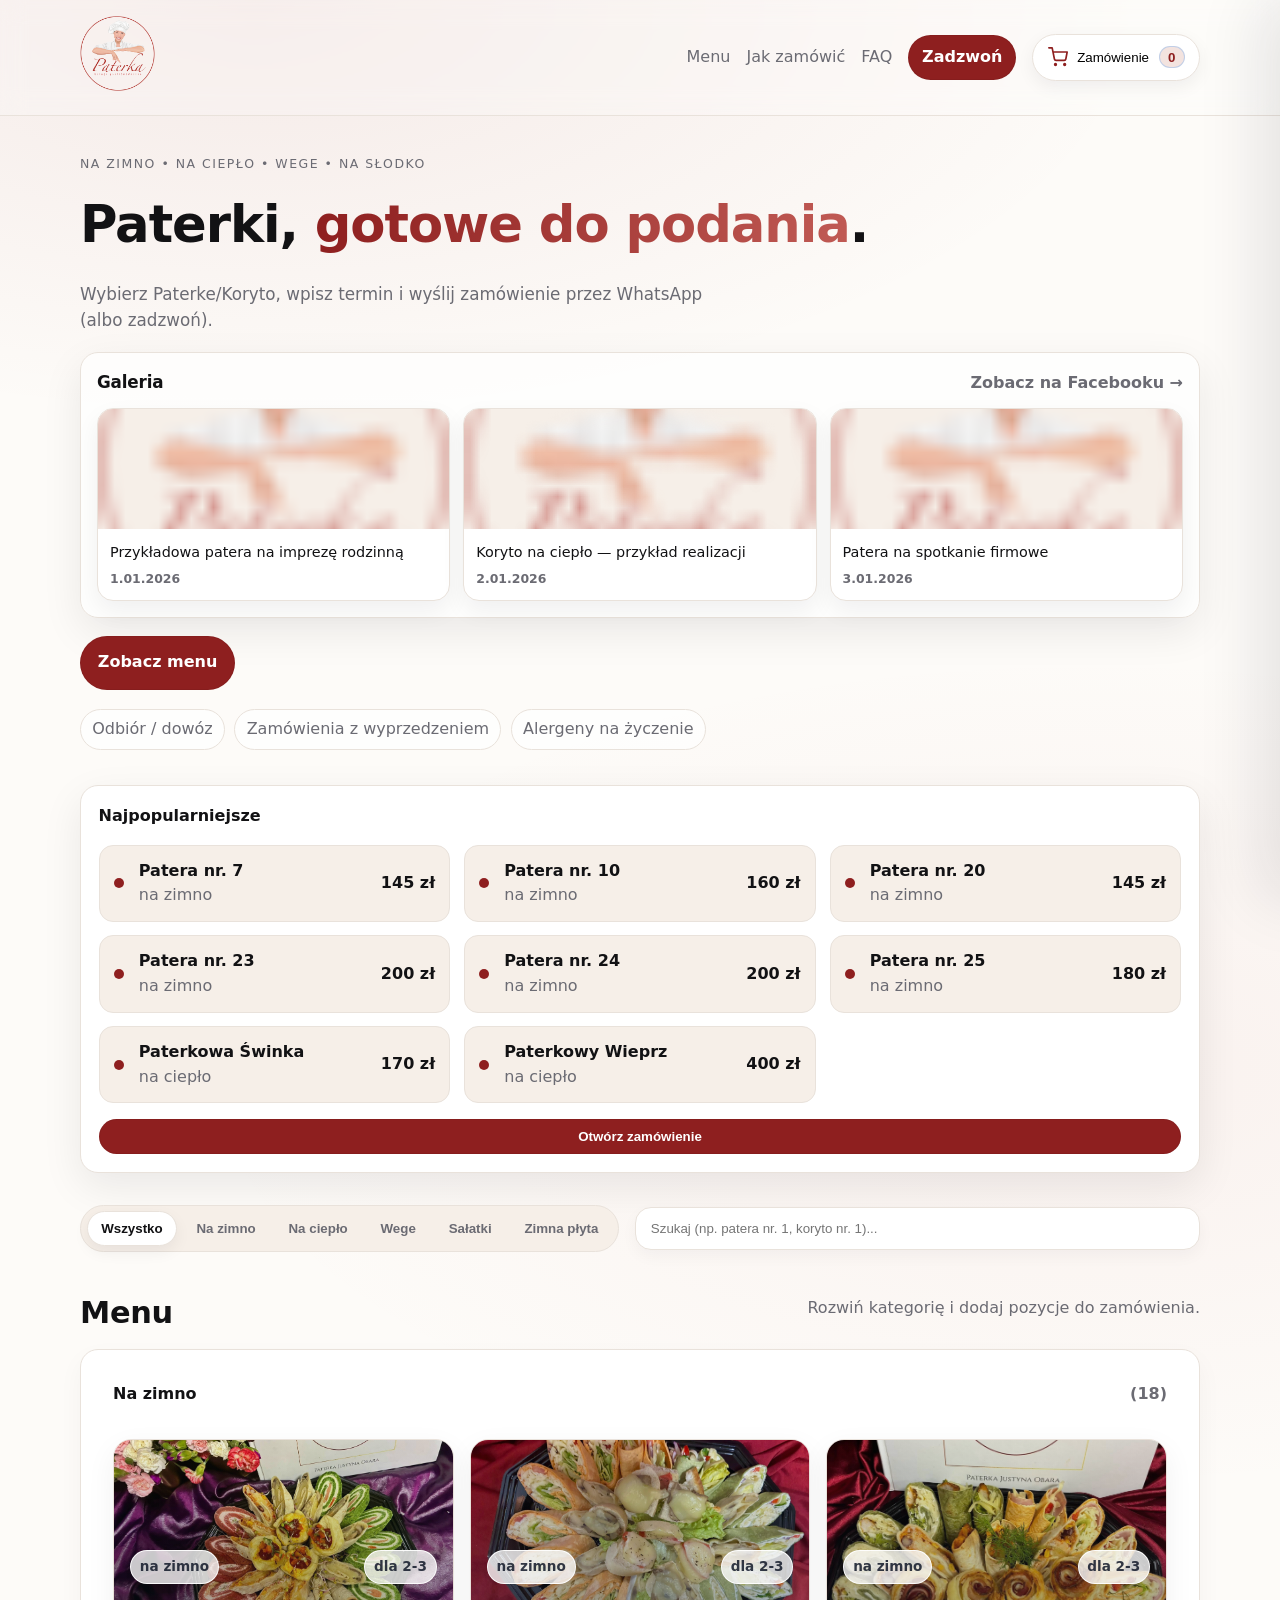
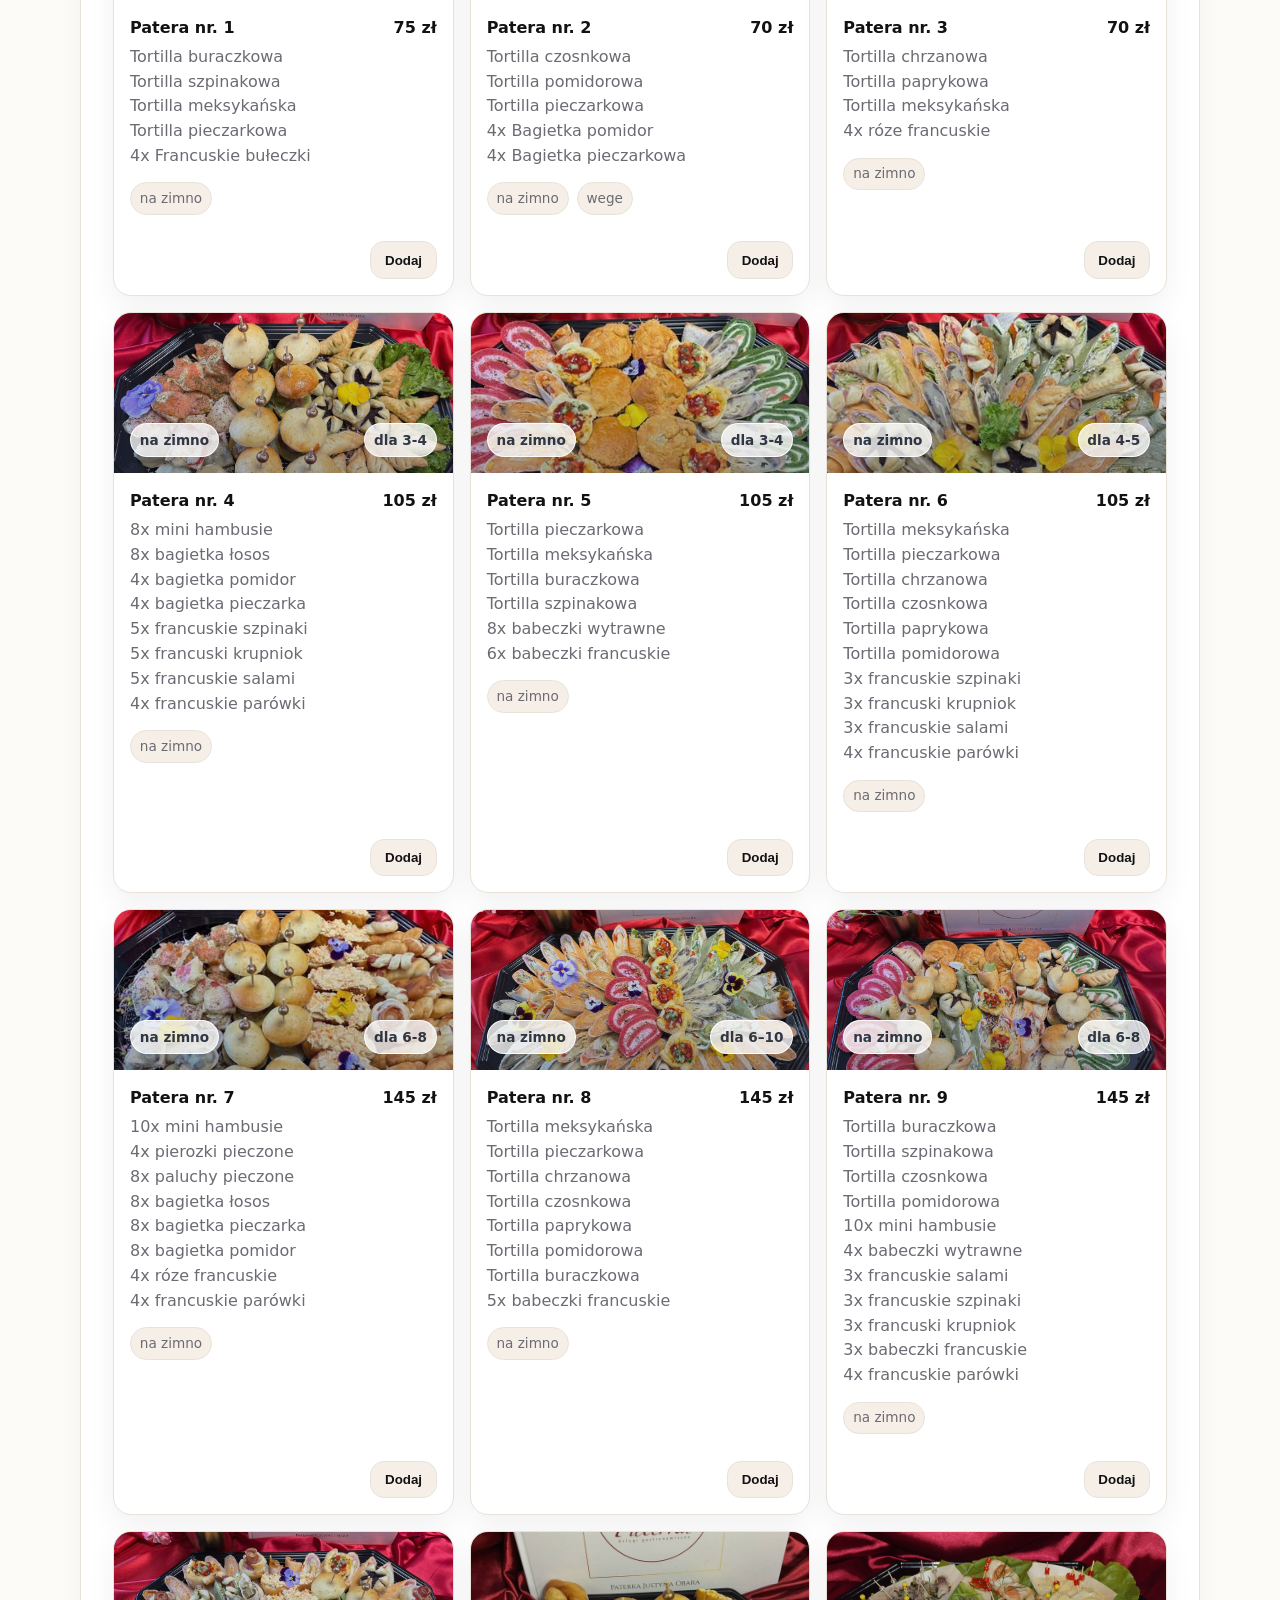
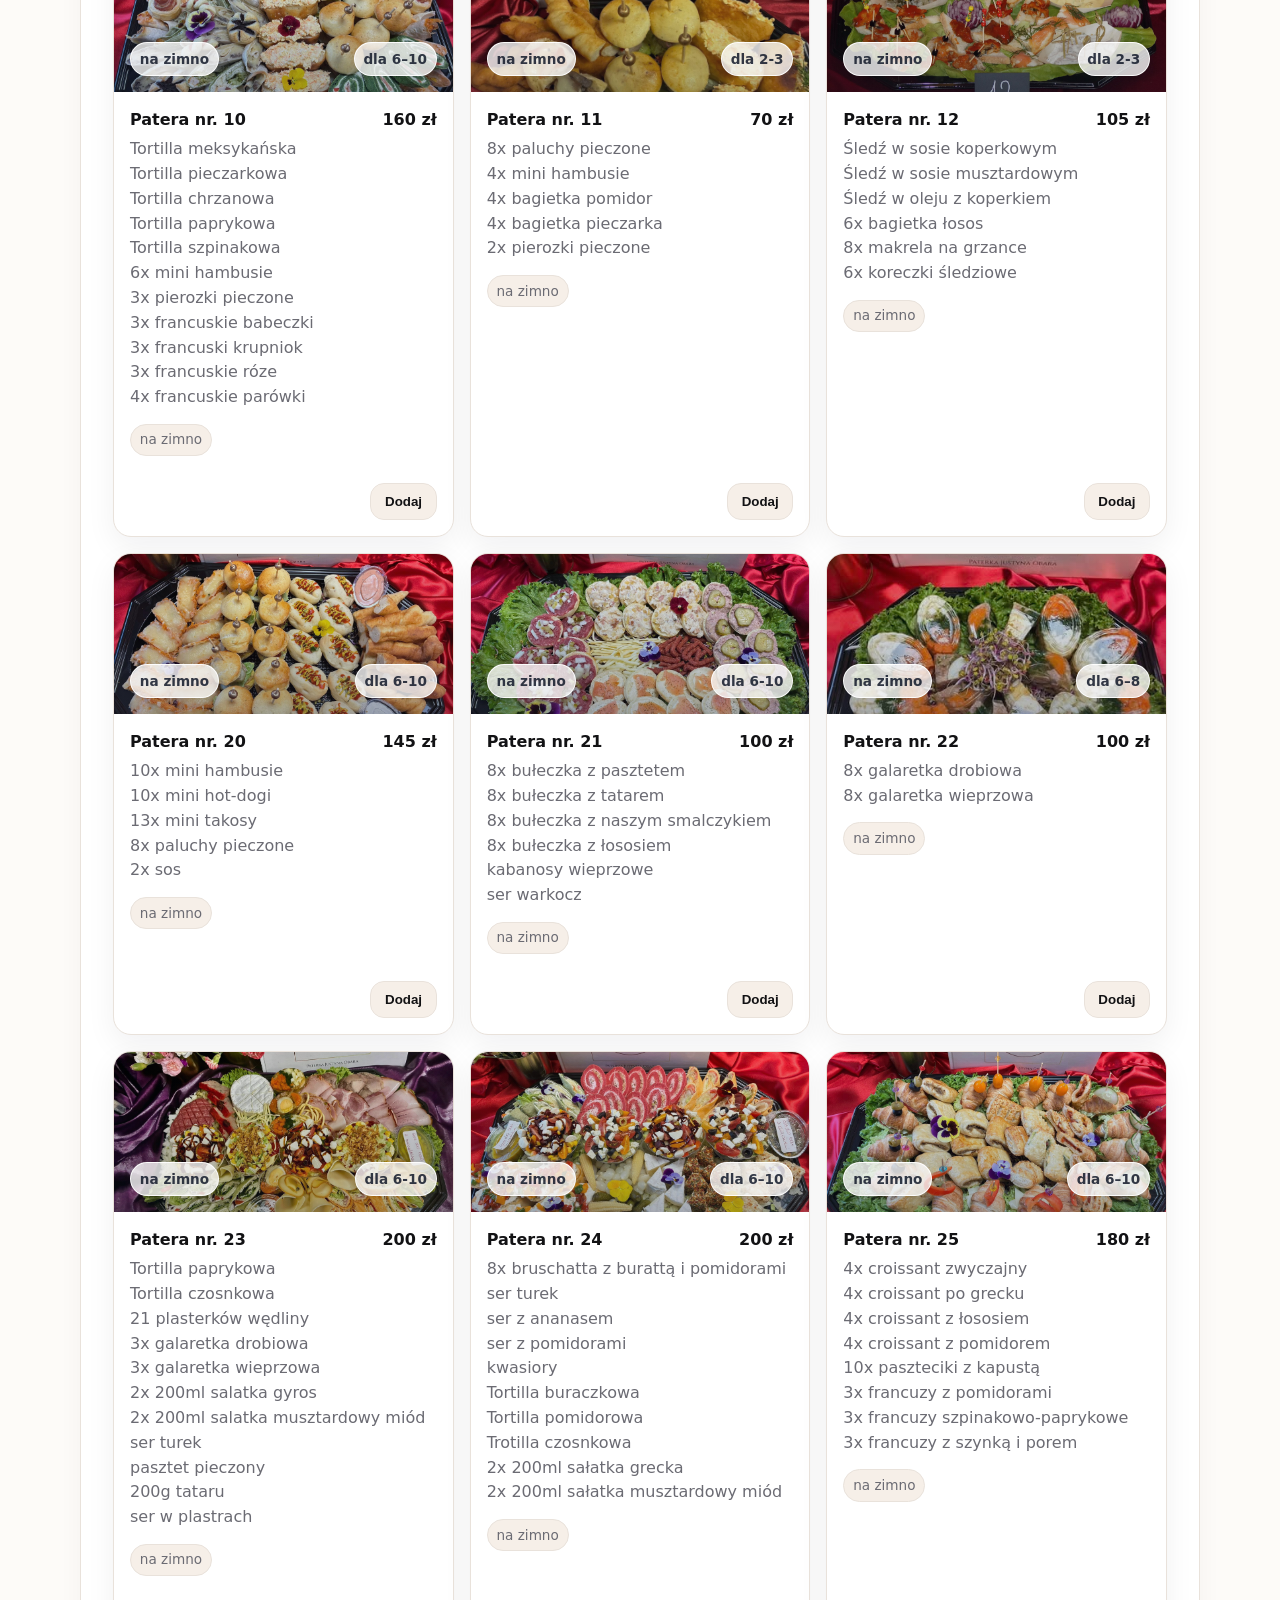
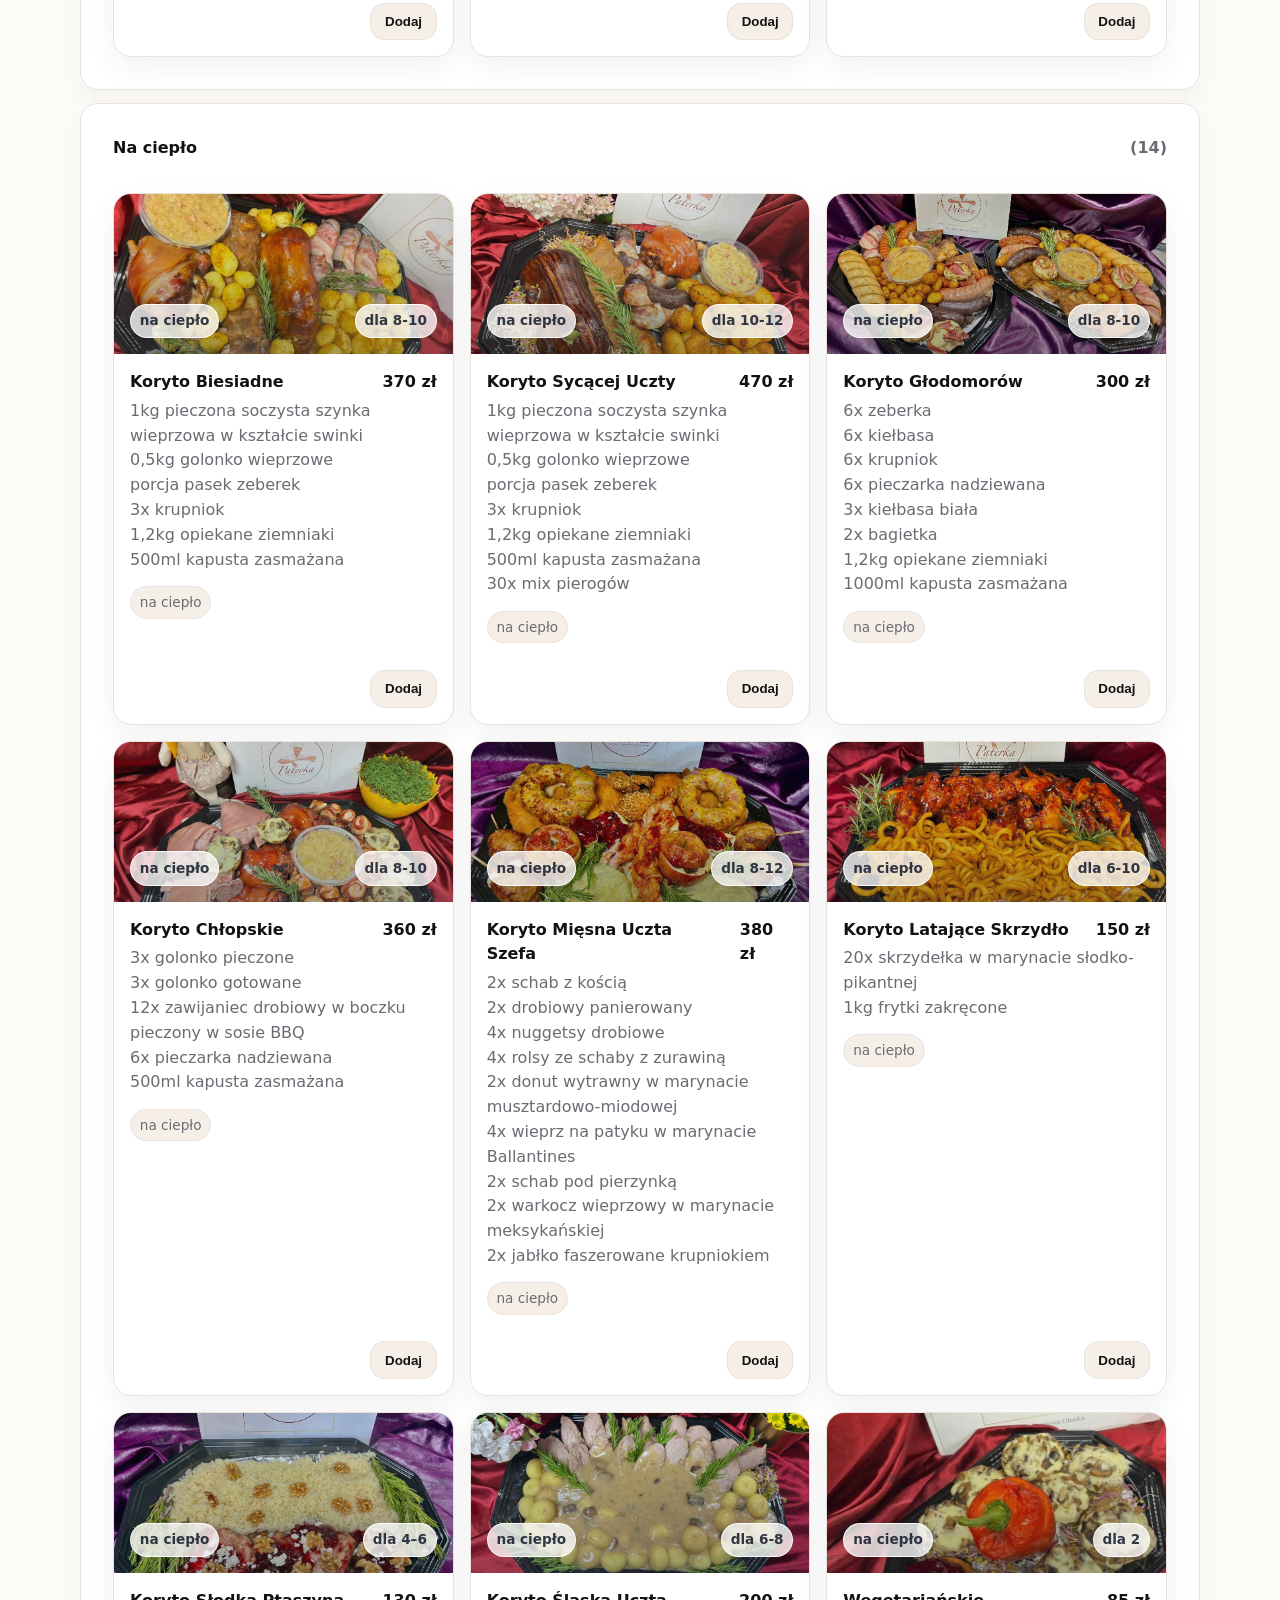
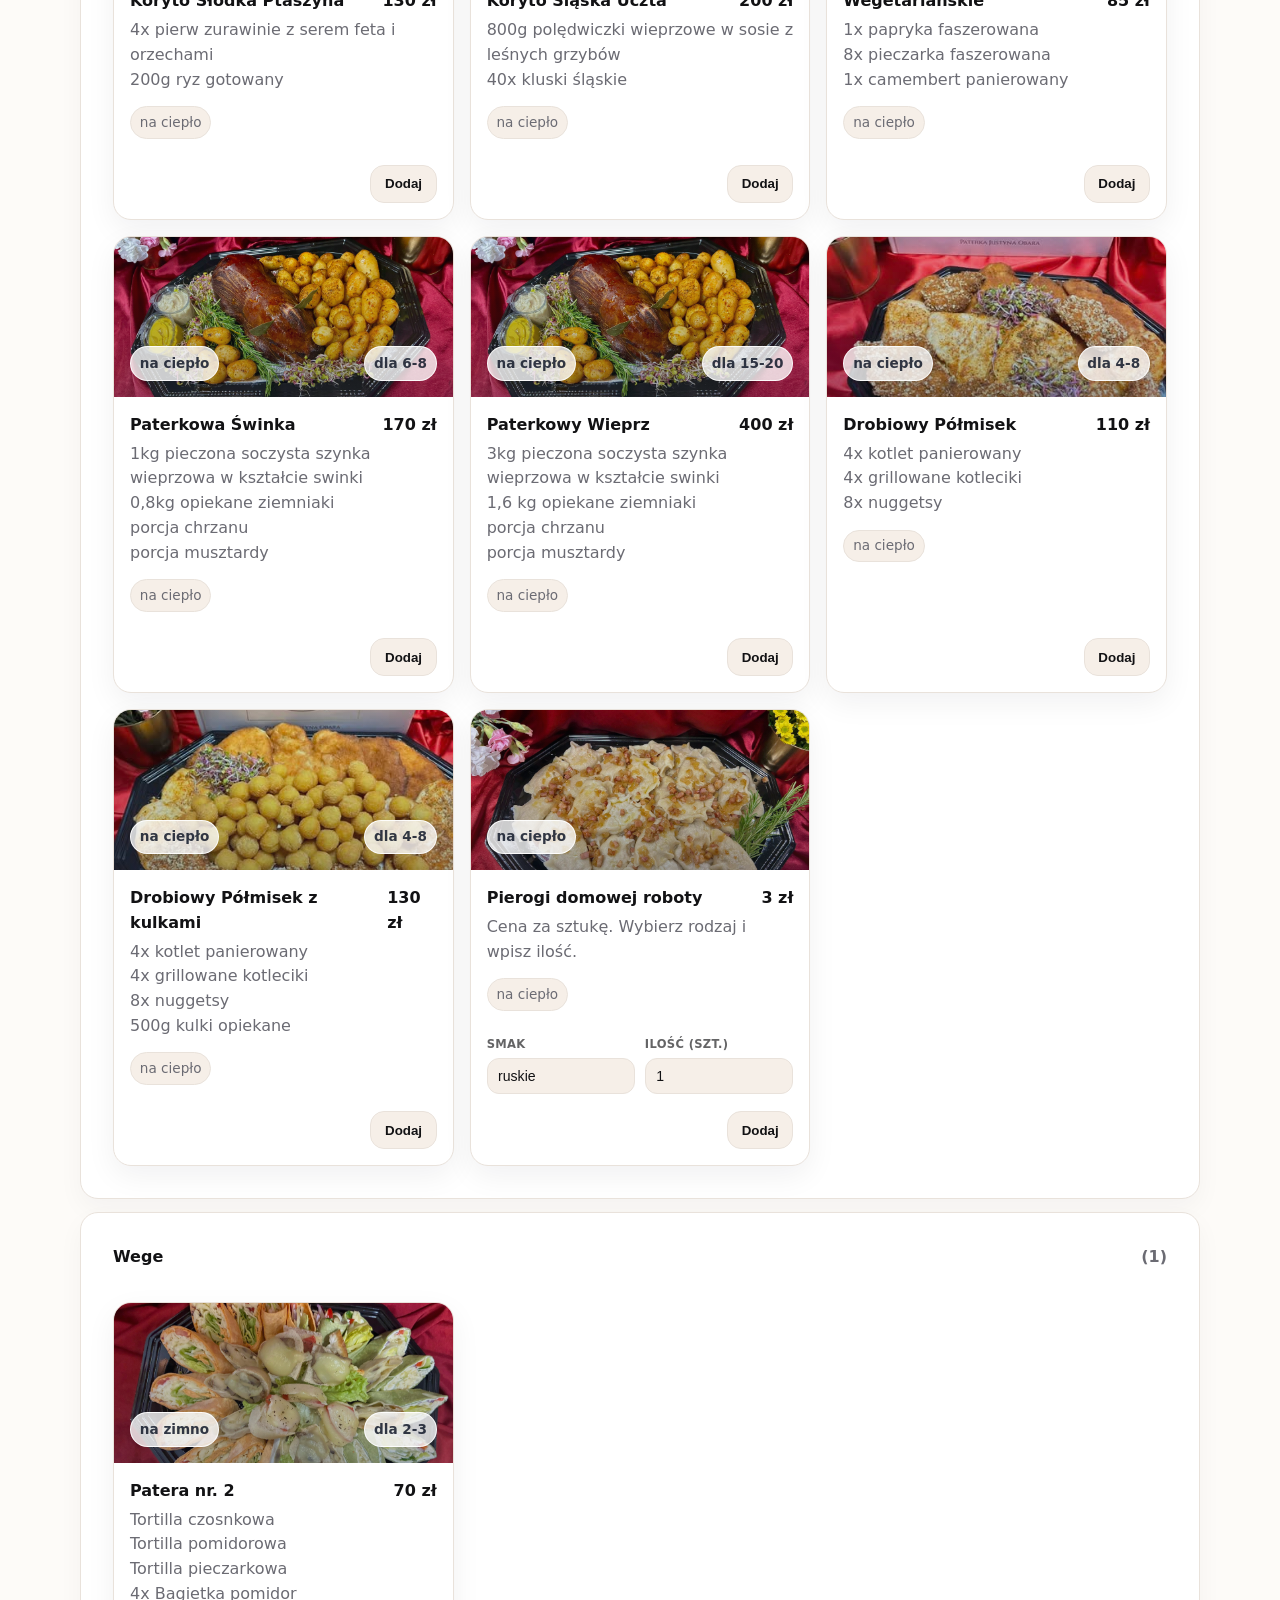
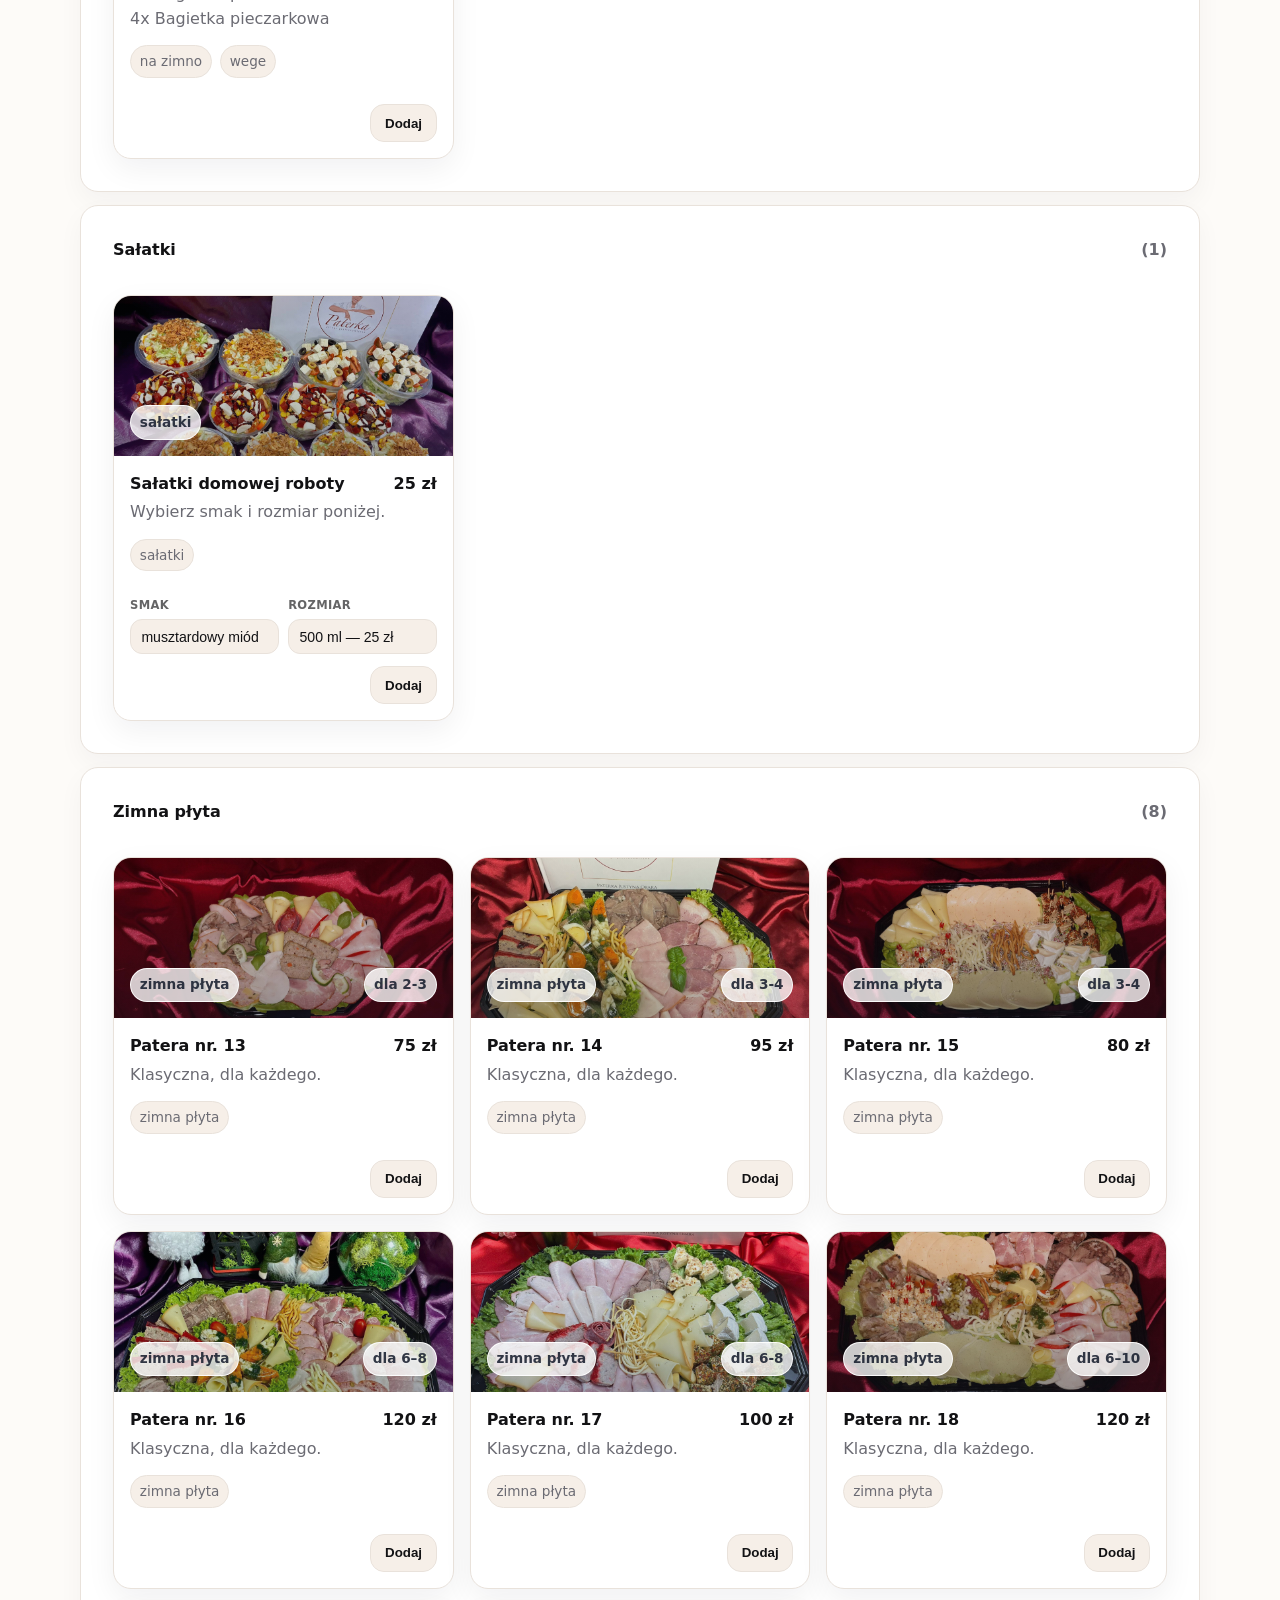
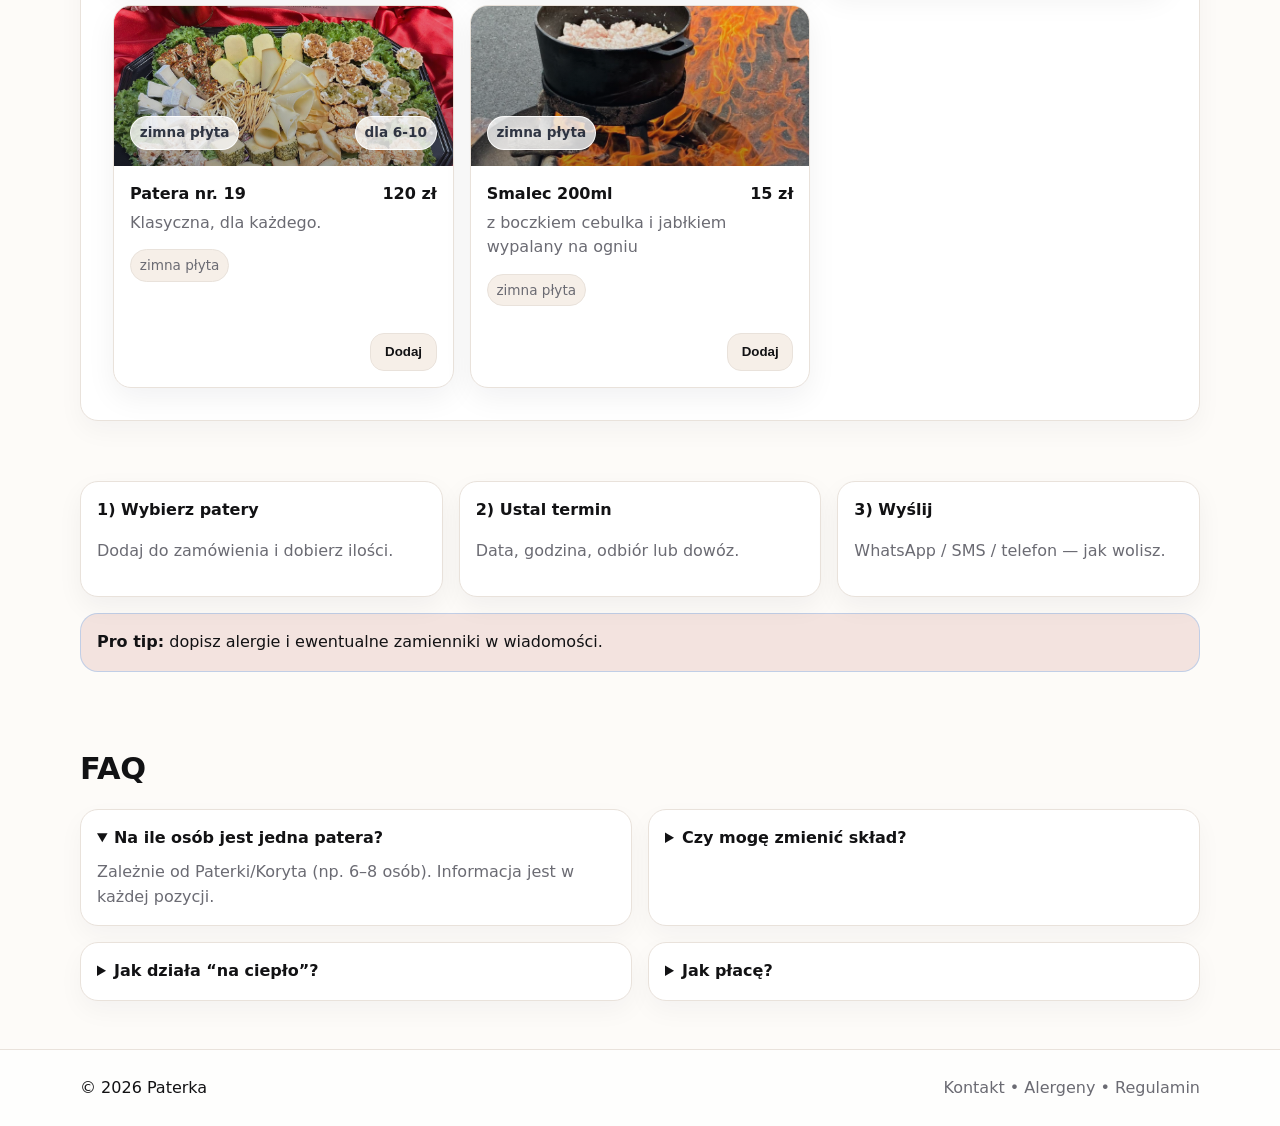
==== index.html @ 58977c0f "male poprawki" ====
<!doctype html>
<html lang="pl">
<head>
  <meta charset="utf-8" />
  <meta name="viewport" content="width=device-width, initial-scale=1" />
  <title>Paterka Justyna Obara | Catering Żory – patery, koryta, sałatki</title>
  <link rel="icon" href="assets/logo.png" />
  <meta name="description" content="Catering w Żorach – patery na zimno i na ciepło, koryta, sałatki, zimna płyta i słodkości. Zamów przez WhatsApp lub telefon. Paterka Justyna Obara." />

  <!-- Open Graph (Facebook, WhatsApp, Messenger) -->
  <meta property="og:type" content="website" />
  <meta property="og:title" content="Paterka Justyna Obara | Catering Żory" />
  <meta property="og:description" content="Catering w Żorach – patery na zimno, koryta i pierogi, sałatki, zimna płyta. Zamów przez WhatsApp lub telefon." />
  <meta property="og:image" content="https://www.paterkazory.pl/assets/logo.png" />
  <meta property="og:url" content="https://www.paterkazory.pl" />
  <meta property="og:locale" content="pl_PL" />

  <!-- JSON-LD: lokalna firma (Google) -->
  <script type="application/ld+json">
  {
    "@context": "https://schema.org",
    "@type": "FoodEstablishment",
    "name": "Paterka Justyna Obara",
    "description": "Catering w Żorach – patery na zimno, koryta i pierogi, sałatki, zimna płyta.",
    "telephone": "+48508014420",
    "address": {
      "@type": "PostalAddress",
      "addressLocality": "Żory",
      "addressCountry": "PL"
    },
    "servesCuisine": "Catering",
    "priceRange": "zł–zł",
    "url": "https://paterkazory.pl"
  }
  </script>

  <script defer src="/_vercel/insights/script.js"></script>
  <link rel="stylesheet" href="styles.css" />
  <script defer src="./data.js"></script>
  <script defer src="./app.js"></script>
</head>

<body id="top">
  <header class="top">
    <div class="container top__inner">
      <a class="brand" href="#top"><img class="logo" src="assets/logo.png" alt="Logo Paterki"></a>

      <nav class="nav" id="nav">
        <a href="#katalog">Menu</a>
        <a href="#jak">Jak zamówić</a>
        <a href="#faq">FAQ</a>
        <a class="btn btn--small" style="color: white;" href="tel:+48508014420">Zadzwoń</a>
      </nav>

      <button class="navToggle" id="navToggle" aria-label="Otwórz menu" aria-expanded="false" aria-controls="nav">
        <span class="navToggle__bars"></span>
      </button>

      <button class="orderBtn" id="openPanel" aria-label="Podgląd zamówienia">
        <svg class="orderBtn__icon" viewBox="0 0 24 24" width="20" height="20" aria-hidden="true"
             fill="none" stroke="currentColor" stroke-width="2" stroke-linecap="round" stroke-linejoin="round">
          <circle cx="9" cy="21" r="1"></circle>
          <circle cx="20" cy="21" r="1"></circle>
          <path d="M1 1h4l2.68 13.39a2 2 0 0 0 2 1.61h9.72a2 2 0 0 0 2-1.61L23 6H6"></path>
        </svg>
        <span class="orderBtn__label">Zamówienie</span>
        <span id="count">0</span>
      </button>
    </div>
  </header>

  <main class="container">
    <!-- HERO: teraz 1-kolumnowy (galeria szeroko) -->
    <section class="hero hero--wide">
      <div class="hero__copy">
        <p class="eyebrow">Na zimno • na ciepło • wege • na słodko</p>
        <h1>Paterki, <span>gotowe do podania</span>.</h1>
        <p class="lead">
          Wybierz Paterke/Koryto, wpisz termin i wyślij zamówienie przez WhatsApp (albo zadzwoń).
        </p>

        <section class="fbGallery" aria-label="Galeria z Facebooka">
          <div class="fbHead">
            <h3>Galeria</h3>
            <a class="fbLink" href="https://www.facebook.com/justyna.obara?locale=pl_PL" id="fbPageLink" target="_blank" rel="noopener">Zobacz na Facebooku →</a>
          </div>

          <div class="fbGrid" id="fbGrid">
            <div class="muted">Ładowanie…</div>
          </div>
        </section>

        <div class="hero__cta">
          <a class="btn" href="#katalog">Zobacz menu</a>
        </div>

        <div class="badges">
          <span class="badge">Odbiór / dowóz</span>
          <span class="badge">Zamówienia z wyprzedzeniem</span>
          <span class="badge">Alergeny na życzenie</span>
        </div>
      </div>
    </section>

    <!-- NAJPOPULARNIEJSZE: przeniesione POD HERO -->
    <section class="popSection">
      <div class="hero__card">
        <div class="heroCard__top">
          <strong>Najpopularniejsze</strong>
        </div>

        <div class="miniList" id="popularList"></div>

        <button class="btn btn--small btn--full" id="openPanel2">Otwórz zamówienie</button>
      </div>
    </section>

    <section class="controls">
      <div class="seg" role="tablist" aria-label="Filtry">
        <button class="seg__btn is-active" data-filter="all">Wszystko</button>
        <button class="seg__btn" data-filter="cold">Na zimno</button>
        <button class="seg__btn" data-filter="hot">Na ciepło</button>
        <button class="seg__btn" data-filter="vege">Wege</button>
        <button class="seg__btn" data-filter="sweet">Na słodko</button>
        <button class="seg__btn" data-filter="salad">Sałatki</button>
        <button class="seg__btn" data-filter="plyta">Zimna płyta</button>
      </div>

      <div class="search">
        <input id="q" placeholder="Szukaj (np. patera nr. 1, koryto nr. 1)..." />
      </div>
    </section>

    <section id="katalog" class="catalog">
      <div class="catalog__head">
        <h2>Menu</h2>
        <p class="muted">Rozwiń kategorię i dodaj pozycje do zamówienia.</p>
      </div>

      <div class="acc">
        <details open>
          <summary>Na zimno <span class="accCount" id="countCold">(0)</span></summary>
          <div class="grid" id="gridCold"></div>
        </details>

        <details open>
          <summary>Na ciepło <span class="accCount" id="countHot">(0)</span></summary>
          <div class="grid" id="gridHot"></div>
        </details>

        <details open>
          <summary>Wege <span class="accCount" id="countVege">(0)</span></summary>
          <div class="grid" id="gridVege"></div>
        </details>

        <details open>
          <summary>Na słodko <span class="accCount" id="countSweet">(0)</span></summary>
          <div class="grid" id="gridSweet"></div>
        </details>

        <details open>
          <summary>Sałatki <span class="accCount" id="countSalad">(0)</span></summary>
          <div class="grid" id="gridSalad"></div>
        </details>

        <details open>
          <summary>Zimna płyta <span class="accCount" id="countPlyta">(0)</span></summary>
          <div class="grid" id="gridPlyta"></div>
        </details>
      </div>
    </section>

    <section id="jak" class="how">
      <div class="how__grid">
        <div class="howCard">
          <strong>1) Wybierz patery</strong>
          <p class="muted">Dodaj do zamówienia i dobierz ilości.</p>
        </div>
        <div class="howCard">
          <strong>2) Ustal termin</strong>
          <p class="muted">Data, godzina, odbiór lub dowóz.</p>
        </div>
        <div class="howCard">
          <strong>3) Wyślij</strong>
          <p class="muted">WhatsApp / SMS / telefon — jak wolisz.</p>
        </div>
      </div>

      <div class="note">
        <strong>Pro tip:</strong> dopisz alergie i ewentualne zamienniki w wiadomości.
      </div>
    </section>

    <section id="faq" class="faq">
      <h2>FAQ</h2>
      <div class="faq__grid">
        <details open>
          <summary>Na ile osób jest jedna patera?</summary>
          <p>Zależnie od Paterki/Koryta (np. 6–8 osób). Informacja jest w każdej pozycji.</p>
        </details>
        <details>
          <summary>Czy mogę zmienić skład?</summary>
          <p>Tak, w miarę dostępności — dopisz w wiadomości.</p>
        </details>
        <details>
          <summary>Jak działa “na ciepło”?</summary>
          <p>Odbiór o określonej godzinie lub dowóz w pojemnikach termo.</p>
        </details>
        <details>
          <summary>Jak płacę?</summary>
          <p>BLIK / karta / gotówka</p>
        </details>
      </div>
    </section>
  </main>

  <aside class="panel" id="panel" aria-hidden="true">
    <div class="panel__top">
      <div>
        <strong>Zamówienie</strong>
        <div class="muted small">Uzupełnij datę, godzinę i adres, żeby wysłać zamówienie</div>
      </div>
      <button class="x" id="closePanel" aria-label="Zamknij">✕</button>
    </div>

    <div class="panel__meta">
      <label class="field">
        <span>Data</span>
        <input id="date" type="date" required />
        <div class="warn" id="dateWarn" aria-live="polite"></div>
      </label>

      <label class="field">
        <span>Godzina</span>
        <div class="timeRow">
          <select id="timeHour"><option value="">--</option></select>
          <span class="timeSep">:</span>
          <select id="timeMin"><option value="">--</option></select>
        </div>
      </label>

      <label class="field field--full">
        <span>Odbiór / dowóz + adres</span>
        <input id="where" placeholder="np. ul. X 12/3, Żory \ Odbiór" required />
      </label>

      <label class="field field--full">
        <span>Uwagi / alergie</span>
        <input id="notes" placeholder="np. bez orzechów, zamiana na wege…" />
      </label>
    </div>

    <div class="panel__items" id="items"></div>

    <div class="panel__bottom">
      <div class="totalRow">
        <span class="muted">Suma</span>
        <strong id="total">0 zł</strong>
      </div>

      <div class="btnRow">
        <button class="btn btn--ghost" id="copy" disabled>Kopiuj</button>
        <button class="btn" id="wa" disabled>Wyślij WhatsApp</button>
      </div>

      <button class="linkBtn" id="clear">Wyczyść zamówienie</button>
      <p class="muted tiny">To jest tylko wysłanie wiadomości przez WhatsApp — nie oznacza automatycznego potwierdzenia zamówienia.</p>
    </div>
  </aside>

  <button class="toTop" id="toTop" aria-label="Wróć na górę">↑</button>

  <footer class="footer">
    <div class="container footer__inner">
      <span>© <span id="year"></span> Paterka</span>
      <span class="muted">Kontakt • Alergeny • Regulamin</span>
    </div>
  </footer>
</body>
</html>
---- styles.css ----
:root {
  /* tło: bardzo delikatny krem (prawie białe) */
  --bg: #fdfbf8;

  /* tekst */
  --text: #121214;
  --muted: #6b6b73;

  /* linie i jasne powierzchnie */
  --line: #e9e2db;
  --soft: #f6efe8;
  /* jasny krem do segmentów/sekcji */
  --card: #ffffff;

  /* akcent z logo (bordo) */
  --brand: #8e1f1f;
  --brandSoft: #f3e3df;
  /* delikatny “rozbielony” pod akcent */

  --shadow: 0 14px 40px rgba(18, 18, 20, .08);
  --radius: 18px;
  --nav-offset: 84px;
}

* {
  box-sizing: border-box
}

html {
  scroll-behavior: smooth;
  scroll-padding-top: var(--nav-offset)
}

section[id] {
  scroll-margin-top: var(--nav-offset)
}

body {
  margin: 0;
  font-family: ui-sans-serif, system-ui, -apple-system, Segoe UI, Roboto, Arial, sans-serif;
  background:
    radial-gradient(900px 420px at 20% 0%, rgba(142, 31, 31, .08), transparent),
    radial-gradient(900px 420px at 85% 10%, rgba(192, 90, 84, .06), transparent),
    var(--bg);
  color: var(--text);
  line-height: 1.55;
}

.logo {
  height: 75px;
  width: auto;
}

a {
  color: inherit;
  text-decoration: none
}

.container {
  width: min(1120px, 92vw);
  margin-inline: auto
}

.muted {
  color: var(--muted)
}

.small {
  font-size: .85rem
}

.tiny {
  font-size: .78rem
}

.top {
  position: sticky;
  top: 0;
  z-index: 50;
  background: rgba(255, 255, 255, .22);
  backdrop-filter: blur(12px);
  border-bottom: 1px solid var(--line);
}

.top__inner {
  display: flex;
  align-items: center;
  gap: 1rem;
  padding: 1rem 0
}

.brand {
  font-weight: 900;
  letter-spacing: .2px
}

.brand span {
  color: var(--brand)
}

.nav {
  margin-left: auto;
  display: flex;
  gap: 1rem;
  align-items: center
}

.nav a {
  color: var(--muted)
}

.nav a:hover {
  color: var(--text)
}

/* Hamburger (domyślnie ukryty — tylko mobile) */
.navToggle {
  display: none;
  width: 44px;
  height: 44px;
  border: 1px solid var(--line);
  background: var(--card);
  border-radius: 12px;
  cursor: pointer;
  align-items: center;
  justify-content: center;
  box-shadow: 0 6px 18px rgba(16, 24, 40, .06);
}

.navToggle__bars,
.navToggle__bars::before,
.navToggle__bars::after {
  content: "";
  display: block;
  width: 20px;
  height: 2px;
  background: var(--text);
  border-radius: 2px;
  transition: transform .2s ease, opacity .2s ease, background .2s ease;
}

.navToggle__bars {
  position: relative;
}

.navToggle__bars::before {
  position: absolute;
  left: 0;
  top: -6px;
}

.navToggle__bars::after {
  position: absolute;
  left: 0;
  top: 6px;
}

/* Animacja w "X" gdy menu otwarte */
.top.nav-open .navToggle__bars {
  background: transparent;
}

.top.nav-open .navToggle__bars::before {
  transform: translateY(6px) rotate(45deg);
}

.top.nav-open .navToggle__bars::after {
  transform: translateY(-6px) rotate(-45deg);
}

.btn {
  display: inline-flex;
  align-items: center;
  justify-content: center;
  padding: .85rem 1.05rem;
  border-radius: 999px;
  background: var(--brand);
  color: white;
  font-weight: 800;
  border: 1px solid rgba(0, 0, 0, .06);
  cursor: pointer;
  transition: all .15s ease;
}

.btn:hover {
  filter: brightness(0.96);
  transform: translateY(-1px);
}

.btn:active {
  transform: translateY(0px);
  filter: brightness(0.92);
}

.btn:disabled {
  opacity: .55;
  cursor: not-allowed;
  transform: none;
  filter: none;
}

.btn--ghost {
  background: transparent;
  color: var(--text);
  border: 1px solid var(--line)
}

.btn--small {
  padding: .55rem .8rem
}

.btn--full {
  width: 100%
}

.orderBtn {
  border: 1px solid var(--line);
  background: var(--card);
  border-radius: 999px;
  padding: .7rem .9rem;
  cursor: pointer;
  display: flex;
  gap: .6rem;
  align-items: center;
  box-shadow: 0 6px 18px rgba(16, 24, 40, .06);
}

.orderBtn span#count {
  min-width: 26px;
  height: 22px;
  border-radius: 999px;
  display: inline-grid;
  place-items: center;
  background: var(--brandSoft);
  color: var(--brand);
  border: 1px solid rgba(46, 144, 250, .25);
  font-weight: 900;
}

/* Ikona koszyka — widoczna zawsze */
.orderBtn__icon {
  display: block;
  color: var(--brand);
}

/* Na małych ekranach zostaje sam koszyk + licznik */
@media (max-width: 520px) {
  .orderBtn__label {
    display: none;
  }
}

.hero {
  display: grid;
  grid-template-columns: 1.15fr .85fr;
  gap: 1rem;
  padding: 2.4rem 0 1.2rem;
  align-items: start;
}

.eyebrow {
  color: var(--muted);
  letter-spacing: .12em;
  text-transform: uppercase;
  font-size: .78rem;
  margin: 0 0 .7rem;
}

h1 {
  font-size: clamp(2.2rem, 4vw, 3.2rem);
  margin: .1rem 0 .7rem;
  letter-spacing: -.02em;
}

h1 span {
  background: linear-gradient(90deg, #8e1f1f, #c05a54);
  -webkit-background-clip: text;
  background-clip: text;
  color: transparent;
}

.lead {
  font-size: 1.05rem;
  color: var(--muted);
  max-width: 62ch
}

.hero__cta {
  display: flex;
  gap: .8rem;
  flex-wrap: wrap;
  margin-top: 1.1rem
}

.badges {
  display: flex;
  gap: .6rem;
  flex-wrap: wrap;
  margin-top: 1.2rem
}

.badge {
  padding: .45rem .7rem;
  border-radius: 999px;
  border: 1px solid var(--line);
  background: rgba(255, 255, 255, .7);
  color: var(--muted);
}

.hero__card {
  border: 1px solid var(--line);
  border-radius: var(--radius);
  background: var(--card);
  box-shadow: var(--shadow);
  padding: 1.1rem;
}

.heroCard__top {
  display: flex;
  justify-content: space-between;
  gap: 1rem;
  align-items: baseline
}

.miniList {
  display: grid;
  grid-template-columns: repeat(3, 1fr);
  gap: .85rem;
  margin: 1rem 0
}

.miniItem {
  display: grid;
  grid-template-columns: 12px 1fr auto;
  gap: .8rem;
  align-items: center;
  border: 1px solid var(--line);
  background: var(--soft);
  border-radius: 14px;
  padding: .8rem .9rem;
  cursor: pointer;
  transition: border-color .15s ease, box-shadow .15s ease, transform .15s ease;
}

.miniItem:hover {
  border-color: var(--brand);
  box-shadow: 0 8px 20px rgba(16, 24, 40, .08);
  transform: translateY(-1px);
}

.miniItem:focus-visible {
  outline: 2px solid var(--brand);
  outline-offset: 2px;
}

/* Podświetlenie karty po przejściu z "Najpopularniejsze" */
.card--flash {
  animation: cardFlash 1.8s ease;
}

@keyframes cardFlash {
  0%   { box-shadow: 0 0 0 0 rgba(var(--brand-rgb, 142, 31, 31), .0); }
  15%  { box-shadow: 0 0 0 4px rgba(var(--brand-rgb, 142, 31, 31), .55); }
  100% { box-shadow: 0 0 0 0 rgba(var(--brand-rgb, 142, 31, 31), .0); }
}

.dot {
  width: 10px;
  height: 10px;
  border-radius: 999px;
  background: #ddd;
  background: var(--brand);
}

.price {
  font-weight: 900;
  color: var(--text)
}

.controls {
  display: flex;
  gap: 1rem;
  align-items: center;
  flex-wrap: wrap;
  padding: 1rem 0 .5rem;
}

.seg {
  display: flex;
  gap: .35rem;
  flex-wrap: wrap;
  border: 1px solid var(--line);
  background: var(--soft);
  border-radius: 999px;
  padding: .35rem;
}

.seg__btn {
  border: 0;
  background: transparent;
  color: var(--muted);
  padding: .55rem .85rem;
  border-radius: 999px;
  cursor: pointer;
  font-weight: 800;
}

.seg__btn.is-active {
  background: var(--card);
  color: var(--text);
  border: 1px solid var(--line);
  box-shadow: 0 6px 16px rgba(16, 24, 40, .06);
}

.search {
  flex: 1
}

.search input {
  width: 100%;
  border: 1px solid var(--line);
  background: var(--card);
  color: var(--text);
  padding: .8rem .95rem;
  border-radius: 16px;
  box-shadow: 0 6px 16px rgba(16, 24, 40, .04);
}

.catalog {
  padding: 1.2rem 0 2rem
}

.catalog__head {
  display: flex;
  justify-content: space-between;
  gap: 1rem;
  align-items: flex-end;
  flex-wrap: wrap
}

h2 {
  margin: 0;
  font-size: 1.9rem;
  letter-spacing: -.01em
}

.acc details {
  border: 1px solid var(--line);
  border-radius: var(--radius);
  background: var(--card);
  box-shadow: 0 10px 26px rgba(16, 24, 40, .04);
  margin: .8rem 0;
  overflow: hidden;
}

.acc summary {
  cursor: pointer;
  padding: 1rem 1rem;
  font-weight: 900;
  display: flex;
  justify-content: space-between;
  align-items: center;
}

.acc summary::-webkit-details-marker {
  display: none
}

.acc .accCount {
  color: var(--muted);
  font-weight: 800;
}

.acc details>div {
  padding: 0 1rem 1rem;
}

.grid {
  display: grid;
  grid-template-columns: repeat(3, 1fr);
  gap: 1rem;
  margin-top: 1rem;
}

.card {
  border: 1px solid var(--line);
  background: var(--card);
  border-radius: var(--radius);
  overflow: hidden;
  box-shadow: 0 10px 30px rgba(16, 24, 40, .06);
  display: flex;
  flex-direction: column;
}

.thumb {
  height: 160px;
  background:
    radial-gradient(240px 120px at 25% 30%, rgba(46, 144, 250, .20), transparent),
    radial-gradient(240px 120px at 80% 25%, rgba(34, 197, 94, .16), transparent),
    var(--soft);
  display: flex;
  align-items: flex-end;
  justify-content: space-between;
  padding: 1rem;
}

.thumb--photo {
  background-size: cover;
  background-position: center;
  background-repeat: no-repeat;
  position: relative;
}

.thumb--photo::after {
  content: "";
  position: absolute;
  inset: 0;
  background: linear-gradient(to top,
      rgba(16, 24, 40, .35),
      rgba(16, 24, 40, .05));
}

.thumb--photo .pTag {
  position: relative;
  z-index: 1;
  color: rgba(16, 24, 40, .85);
  background: rgba(255, 255, 255, .78);
  border: 1px solid rgba(255, 255, 255, .9);
}

.pTag {
  padding: .35rem .55rem;
  border-radius: 999px;
  border: 1px solid rgba(255, 255, 255, .55);
  background: rgba(255, 255, 255, .70);
  color: var(--muted);
  font-weight: 800;
  font-size: .85rem;
}

.cardBody {
  padding: 1rem;
  display: flex;
  flex-direction: column;
  flex: 1;
}

.titleRow {
  display: flex;
  justify-content: space-between;
  gap: 1rem;
  align-items: flex-start
}

.titleRow strong {
  font-weight: 900
}

.sub {
  margin: .25rem 0 .75rem;
  color: var(--muted)
}

.metaRow {
  display: flex;
  gap: .5rem;
  flex-wrap: wrap;
  margin: .1rem 0 .9rem
}

.pill {
  padding: .3rem .55rem;
  border-radius: 999px;
  border: 1px solid var(--line);
  background: var(--soft);
  color: var(--muted);
  font-size: .85rem;
}

.buyRow {
  display: flex;
  justify-content: space-between;
  align-items: center;
  gap: .7rem;
  margin-top: auto;
  padding-top: .75rem;
}

.price2 {
  font-weight: 900
}

.add {
  border: 1px solid var(--line);
  background: var(--soft);
  color: var(--text);
  padding: .65rem .85rem;
  border-radius: 14px;
  cursor: pointer;
  font-weight: 900;
  white-space: nowrap;
}

.sizeSelect,
.flavorSelect,
.qtyInput {
  flex: 1;
  width: 100%;
  border: 1px solid var(--line);
  background: var(--soft);
  color: var(--text);
  padding: .55rem .65rem;
  border-radius: 12px;
  cursor: pointer;
  font-size: .88rem;
}

.sizeSelect,
.flavorSelect {
  appearance: none;
}

.qtyInput {
  cursor: text;
}

.optField--qty {
  flex: 0 1 120px;
}

/* Wiersz z opcjami wyboru (smak / rozmiar) */
.optRow {
  display: flex;
  flex-wrap: wrap;
  gap: .6rem;
  margin-top: .7rem;
}

.optField {
  flex: 1 1 140px;
  display: flex;
  flex-direction: column;
  gap: .25rem;
  min-width: 0;
}

.optLabel {
  font-size: .72rem;
  font-weight: 800;
  text-transform: uppercase;
  letter-spacing: .03em;
  opacity: .65;
}

.how {
  padding: 1rem 0 2.6rem
}

.how__grid {
  display: grid;
  grid-template-columns: repeat(3, 1fr);
  gap: 1rem
}

.howCard {
  border: 1px solid var(--line);
  background: var(--card);
  border-radius: var(--radius);
  padding: 1rem;
  box-shadow: 0 10px 26px rgba(16, 24, 40, .05);
}

.note {
  margin-top: 1rem;
  border: 1px solid rgba(46, 144, 250, .25);
  background: var(--brandSoft);
  border-radius: var(--radius);
  padding: 1rem;
}

.faq {
  padding: 2rem 0 3rem
}

.faq__grid {
  display: grid;
  grid-template-columns: 1fr 1fr;
  gap: 1rem;
  margin-top: 1rem;
}

details {
  border: 1px solid var(--line);
  background: var(--card);
  border-radius: var(--radius);
  padding: 1rem;
  box-shadow: 0 10px 26px rgba(16, 24, 40, .04);
}

summary {
  cursor: pointer;
  font-weight: 900
}

details p {
  color: var(--muted);
  margin: .6rem 0 0
}

.panel {
  position: fixed;
  top: 0;
  right: -520px;
  width: min(520px, 94vw);
  height: 100%;
  background: rgba(255, 255, 255, .94);
  backdrop-filter: blur(10px);
  border-left: 1px solid var(--line);
  box-shadow: -20px 0 60px rgba(16, 24, 40, .10);
  transition: right .25s ease;
  z-index: 120;
  display: flex;
  flex-direction: column;
}

.panel.is-open {
  right: 0
}

.panel__top {
  display: flex;
  justify-content: space-between;
  align-items: center;
  padding: 1rem 1rem .9rem;
  border-bottom: 1px solid var(--line);
}

.x {
  border: 1px solid var(--line);
  background: var(--card);
  border-radius: 12px;
  padding: .45rem .65rem;
  cursor: pointer;
}

.panel__meta {
  padding: 1rem;
  display: grid;
  grid-template-columns: 1fr 1fr;
  gap: .8rem;
}

.field {
  display: grid;
  gap: .35rem
}

.field--full {
  grid-column: 1 / -1
}

.field span {
  color: var(--muted);
  font-size: .9rem;
  font-weight: 800
}

.field input,
.field select {
  border: 1px solid var(--line);
  background: var(--card);
  color: var(--text);
  padding: .75rem .85rem;
  border-radius: 14px;
  box-shadow: 0 8px 18px rgba(16, 24, 40, .04);
  appearance: none;
}

.timeRow {
  display: flex;
  align-items: center;
  gap: .5rem;
}

.timeRow select {
  flex: 1;
}

.timeSep {
  font-weight: 700;
  color: var(--muted);
  font-size: 1.1rem;
}

.panel__items {
  padding: 0 1rem 1rem;
  overflow: auto;
  flex: 1;
  display: grid;
  gap: .8rem;
}

.lineItem {
  border: 1px solid var(--line);
  background: var(--card);
  border-radius: 16px;
  padding: .85rem;
  display: flex;
  justify-content: space-between;
  gap: 1rem;
  box-shadow: 0 10px 26px rgba(16, 24, 40, .04);
}

.qty {
  display: flex;
  gap: .4rem;
  align-items: center
}

.qty button {
  border: 1px solid var(--line);
  background: var(--soft);
  color: var(--text);
  border-radius: 12px;
  padding: .25rem .6rem;
  cursor: pointer;
}

.panel__bottom {
  padding: 1rem;
  border-top: 1px solid var(--line);
  background: rgba(255, 255, 255, .92);
}

.totalRow {
  display: flex;
  justify-content: space-between;
  align-items: center;
  margin: .3rem 0 .8rem
}

.btnRow {
  display: flex;
  gap: .6rem
}

.linkBtn {
  margin-top: .7rem;
  width: 100%;
  border: 0;
  background: transparent;
  color: var(--muted);
  cursor: pointer;
  text-decoration: underline;
  text-underline-offset: 4px;
}

.warn {
  margin-top: .45rem;
  padding: .55rem .7rem;
  border-radius: 12px;
  border: 1px solid #ffd0cc;
  background: #fff1f0;
  color: #b42318;
  font-weight: 700;
  font-size: .86rem;
  display: none;
}

.warn.is-show {
  display: block;
}

.toTop {
  position: fixed;
  bottom: 1.5rem;
  right: 1.5rem;
  width: 44px;
  height: 44px;
  border-radius: 999px;
  background: var(--brand);
  color: white;
  border: none;
  font-size: 1.2rem;
  cursor: pointer;
  box-shadow: var(--shadow);
  z-index: 100;
  opacity: 0;
  pointer-events: none;
  transform: translateY(8px);
  transition: opacity .25s ease, transform .25s ease;
}

.toTop.is-visible {
  opacity: 1;
  pointer-events: auto;
  transform: translateY(0);
}

.toTop:hover {
  filter: brightness(.9);
  transform: translateY(-2px);
}

.footer {
  border-top: 1px solid var(--line);
  padding: 1.6rem 0;
  background: rgba(255, 255, 255, .7)
}

.footer__inner {
  display: flex;
  justify-content: space-between;
  gap: 1rem;
  flex-wrap: wrap
}

.fbGallery {
  margin-top: 1.2rem;
  border: 1px solid var(--line);
  background: rgba(255, 255, 255, .70);
  border-radius: var(--radius);
  box-shadow: var(--shadow);
  padding: 1rem;
}

.fbHead {
  display: flex;
  align-items: baseline;
  justify-content: space-between;
  gap: 1rem;
  margin-bottom: .75rem;
}

.fbHead h3 {
  margin: 0;
  font-size: 1.05rem;
  letter-spacing: -.01em;
}

.fbLink {
  color: var(--muted);
  font-weight: 800;
}

.fbLink:hover {
  color: var(--text);
}

.fbGrid {
  display: grid;
  grid-template-columns: repeat(3, 1fr);
  gap: .8rem;
}

.fbCard {
  border: 1px solid var(--line);
  background: var(--card);
  border-radius: 16px;
  overflow: hidden;
  display: flex;
  flex-direction: column;
  box-shadow: 0 10px 24px rgba(16, 24, 40, .06);
}

.fbImg {
  height: 120px;
  background: var(--soft);
  background-size: cover;
  background-position: center;
}

.fbBody {
  padding: .75rem;
  display: grid;
  gap: .35rem;
}

.fbText {
  font-size: .9rem;
  color: var(--text);
  display: -webkit-box;
  -webkit-line-clamp: 3;
  line-clamp: 3;
  -webkit-box-orient: vertical;
  overflow: hidden;
}

.fbMeta {
  font-size: .78rem;
  color: var(--muted);
  font-weight: 700;
}

.fbCard--hidden {
  display: none !important;
}

.fbToggle {
  display: block;
  margin: .85rem auto 0;
  border: 1px solid var(--line);
  background: var(--card);
  color: var(--brand);
  font-weight: 800;
  padding: .6rem 1.4rem;
  border-radius: 999px;
  cursor: pointer;
  transition: background .15s ease;
}

.fbToggle:hover {
  background: var(--soft);
}

.hero.hero--wide {
  grid-template-columns: 1fr;
}

.popSection {
  margin-top: 1rem;
  margin-bottom: 1rem;
}

.popSection .hero__card {
  width: 100%;
}

@media (max-width: 900px) {
  .fbGrid {
    grid-template-columns: 1fr 1fr;
  }

  .miniList {
    grid-template-columns: 1fr 1fr;
  }
}

@media (max-width: 520px) {
  .fbGrid {
    display: flex;
    overflow-x: auto;
    scroll-snap-type: x mandatory;
    -webkit-overflow-scrolling: touch;
    gap: .75rem;
    padding-bottom: .5rem;
    scrollbar-width: none;
  }

  .fbGrid::-webkit-scrollbar {
    display: none;
  }

  .fbGrid .fbCard {
    flex: 0 0 78vw;
    scroll-snap-align: start;
  }

  .fbGrid .fbCard--hidden {
    display: flex !important;
  }

  .fbToggle {
    display: none;
  }

  .fbImg {
    height: 160px;
  }

  /* Najpopularniejsze jako karuzela — tak jak galeria */
  .miniList {
    display: flex;
    overflow-x: auto;
    scroll-snap-type: x mandatory;
    -webkit-overflow-scrolling: touch;
    gap: .75rem;
    padding-bottom: .5rem;
    scrollbar-width: none;
  }

  .miniList::-webkit-scrollbar {
    display: none;
  }

  .miniList .miniItem {
    flex: 0 0 78vw;
    scroll-snap-align: start;
  }
}

@media (max-width: 900px) {
  .navToggle {
    display: inline-flex;
    margin-left: auto;
  }

  .nav {
    position: absolute;
    top: 100%;
    left: 0;
    right: 0;
    margin-left: 0;
    flex-direction: column;
    align-items: stretch;
    gap: .15rem;
    background: var(--card);
    border-bottom: 1px solid var(--line);
    box-shadow: 0 14px 26px rgba(16, 24, 40, .10);
    padding: .4rem 1rem 1rem;
    /* ukryte, ale animowane */
    opacity: 0;
    transform: translateY(-8px);
    pointer-events: none;
    transition: opacity .18s ease, transform .18s ease;
  }

  .top.nav-open .nav {
    opacity: 1;
    transform: translateY(0);
    pointer-events: auto;
  }

  .nav a {
    color: var(--text);
    font-weight: 700;
    padding: .9rem .4rem;
    border-bottom: 1px solid var(--line);
  }

  .nav a:last-child {
    border-bottom: none;
    margin-top: .5rem;
  }

  .hero {
    grid-template-columns: 1fr
  }

  .how__grid {
    grid-template-columns: 1fr
  }

  .faq__grid {
    grid-template-columns: 1fr
  }

  .grid {
    grid-template-columns: 1fr;
    gap: .8rem
  }

  .thumb {
    height: 120px
  }

  .sub {
    max-height: 2.8em;
    overflow: hidden;
    cursor: pointer;
    font-size: .82rem;
    transition: max-height .35s ease;
    position: relative;
  }

  .sub::after {
    content: "";
    position: absolute;
    bottom: 0;
    left: 0;
    right: 0;
    height: 1.2em;
    background: linear-gradient(to bottom, transparent, var(--card));
    pointer-events: none;
    transition: opacity .25s ease;
  }

  .sub.is-expanded {
    max-height: 600px;
  }

  .sub.is-expanded::after {
    opacity: 0;
  }
}

@media (max-width: 720px) {
  .controls {
    flex-direction: column;
    align-items: stretch;
    gap: .75rem;
  }

  .seg {
    width: 100%;
    justify-content: center;
  }

  .search {
    width: 100%;
  }

  .search input {
    width: 100%;
  }
}
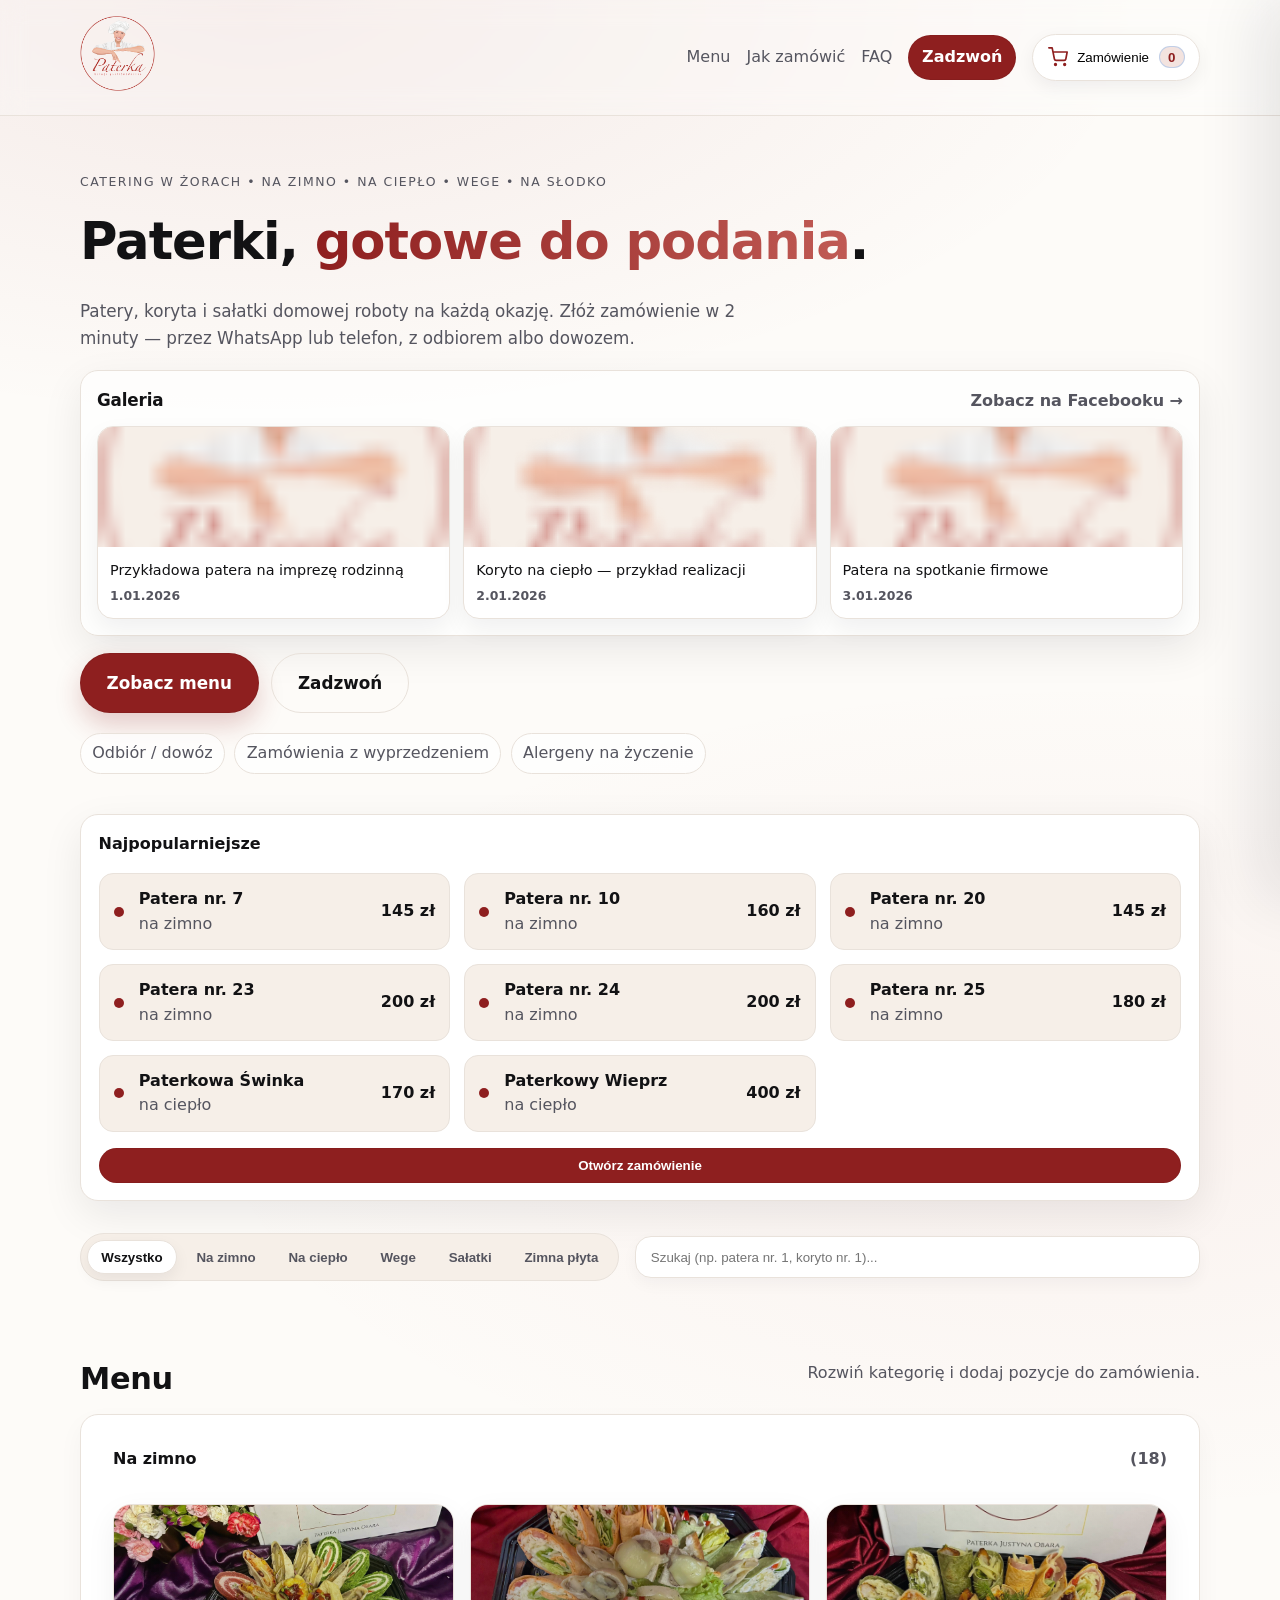
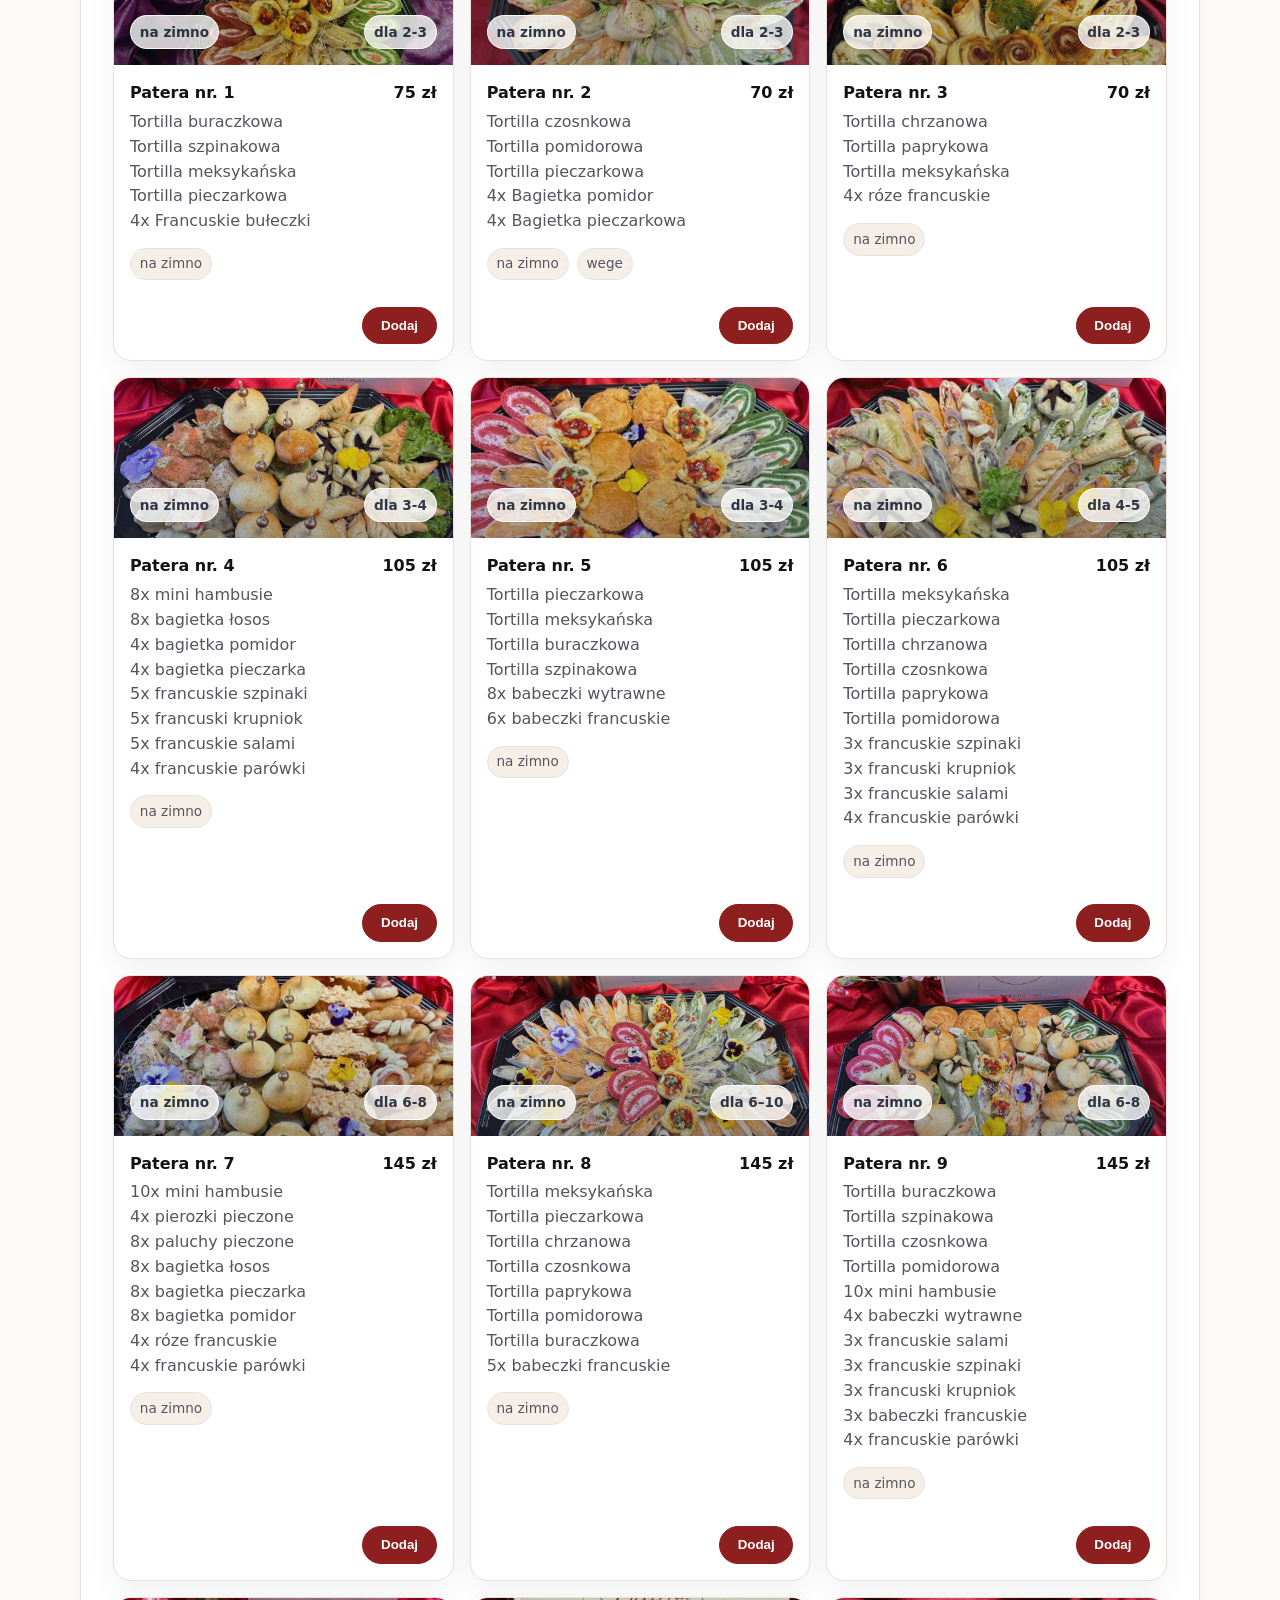
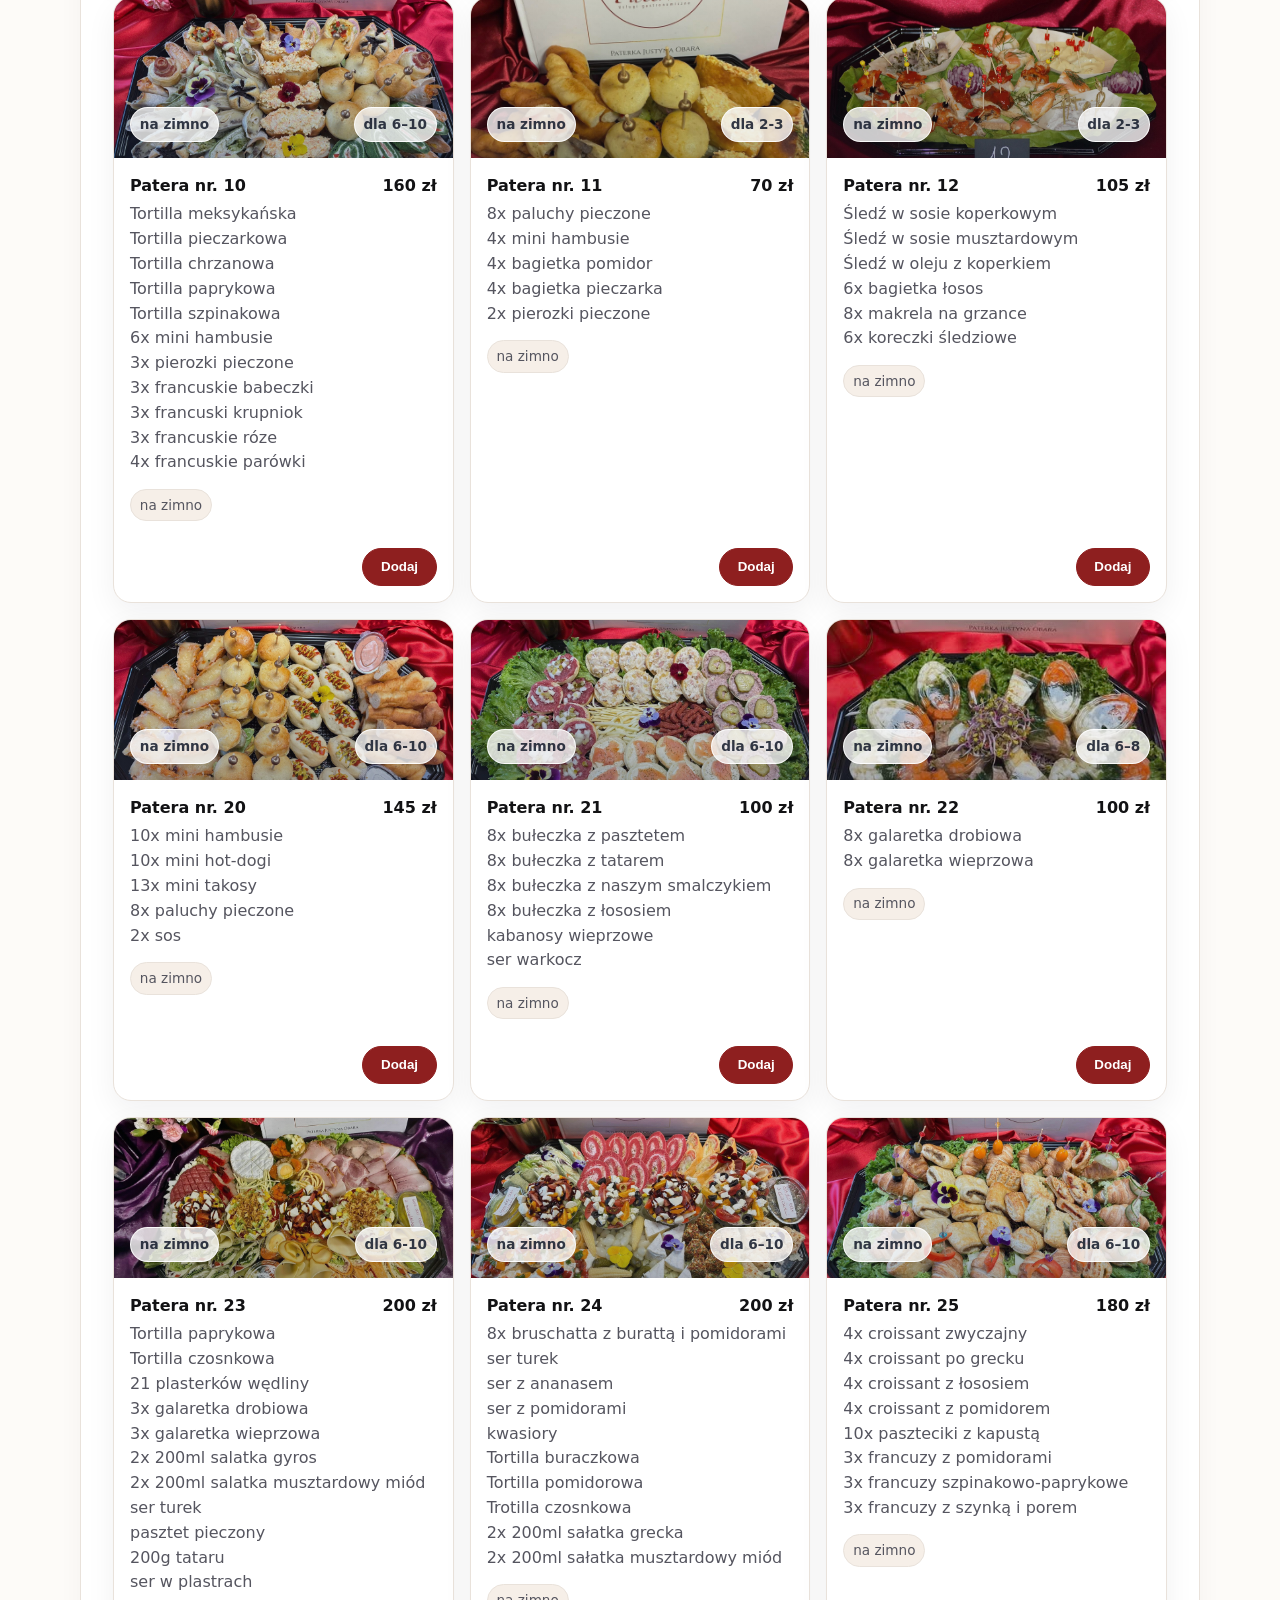
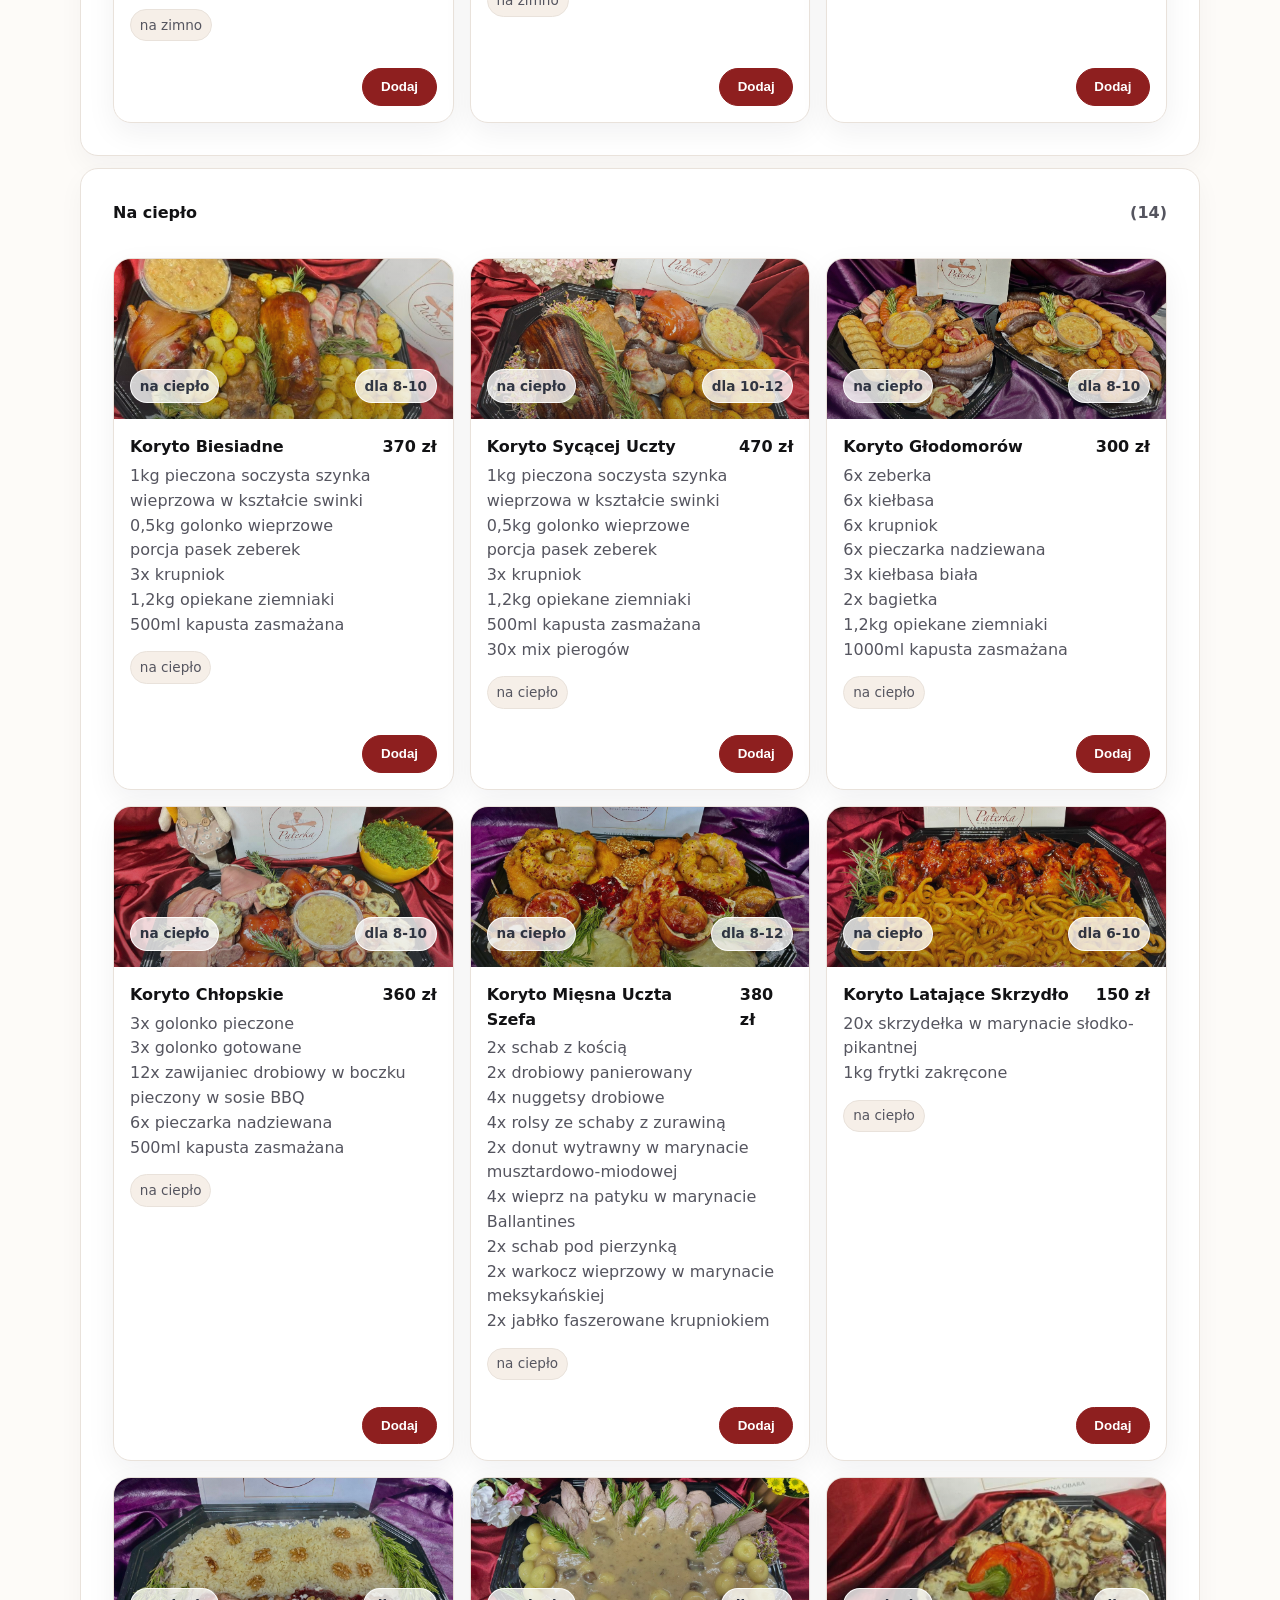
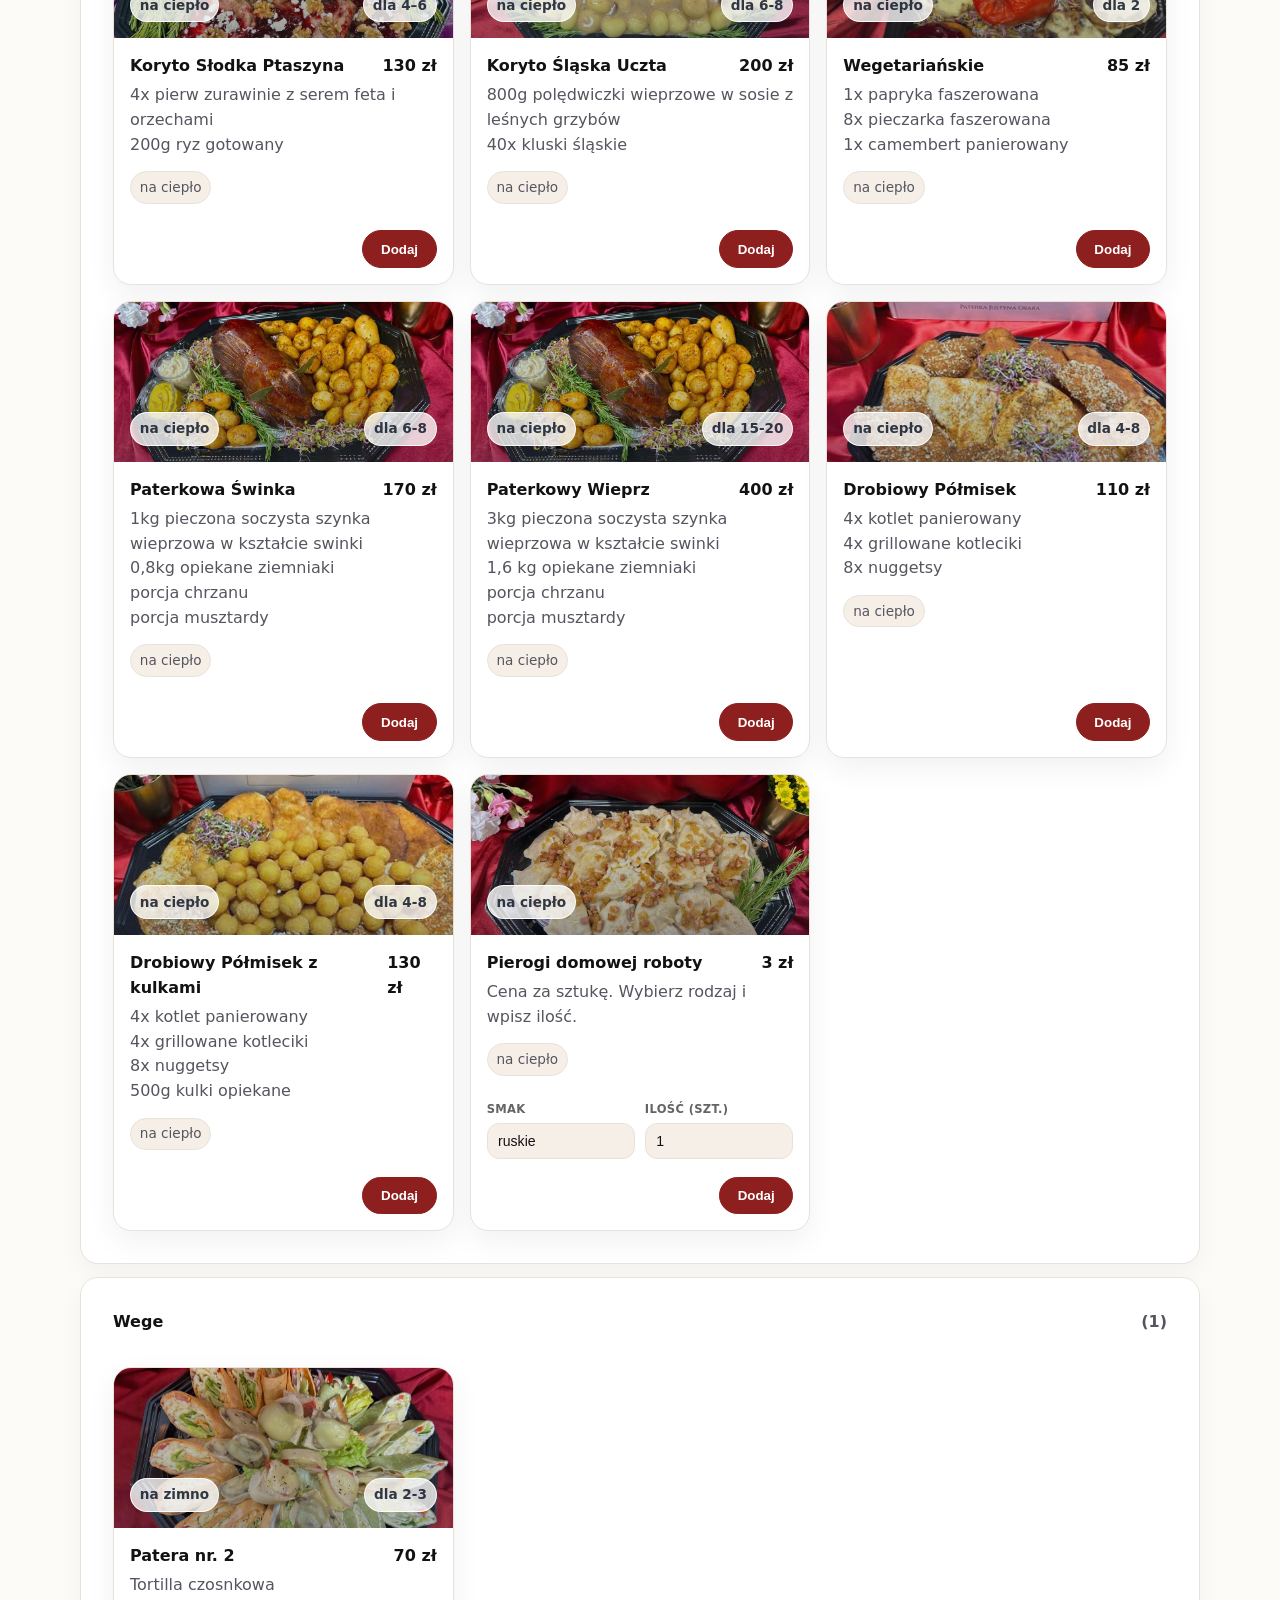
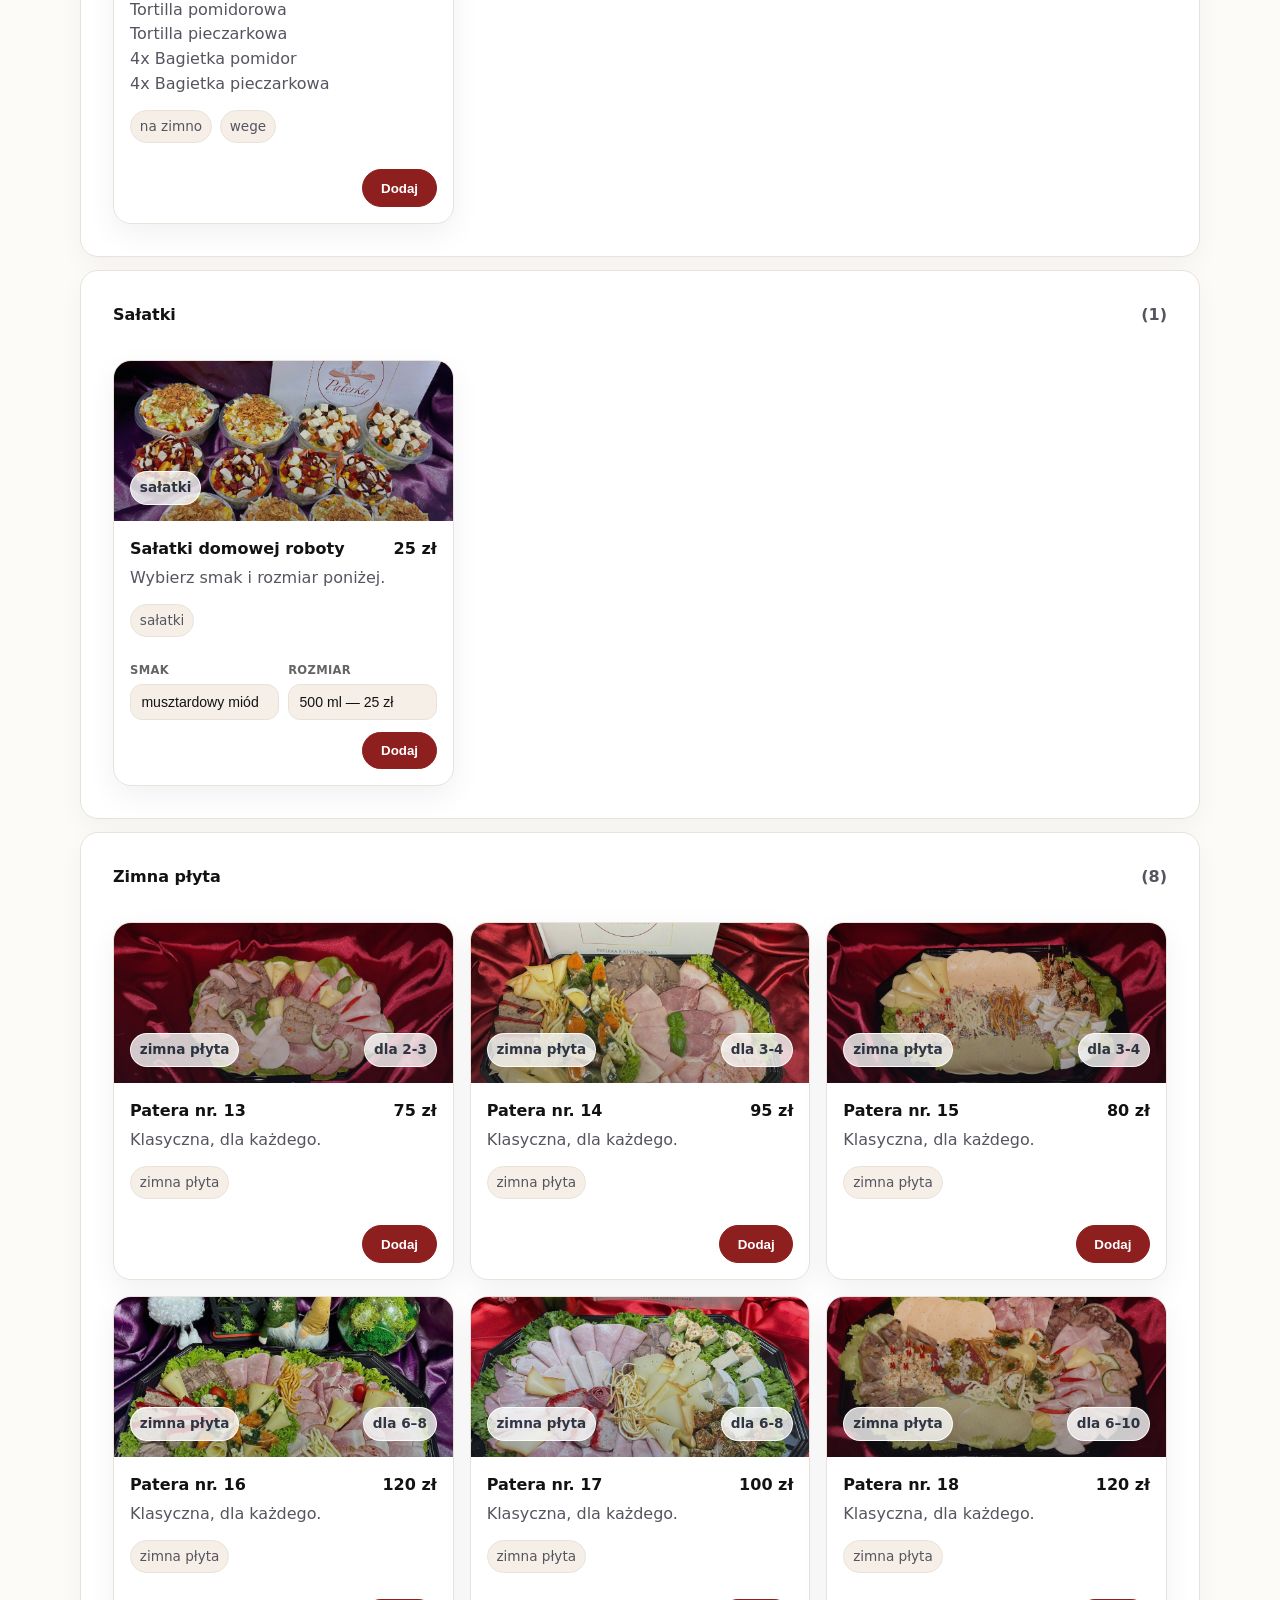
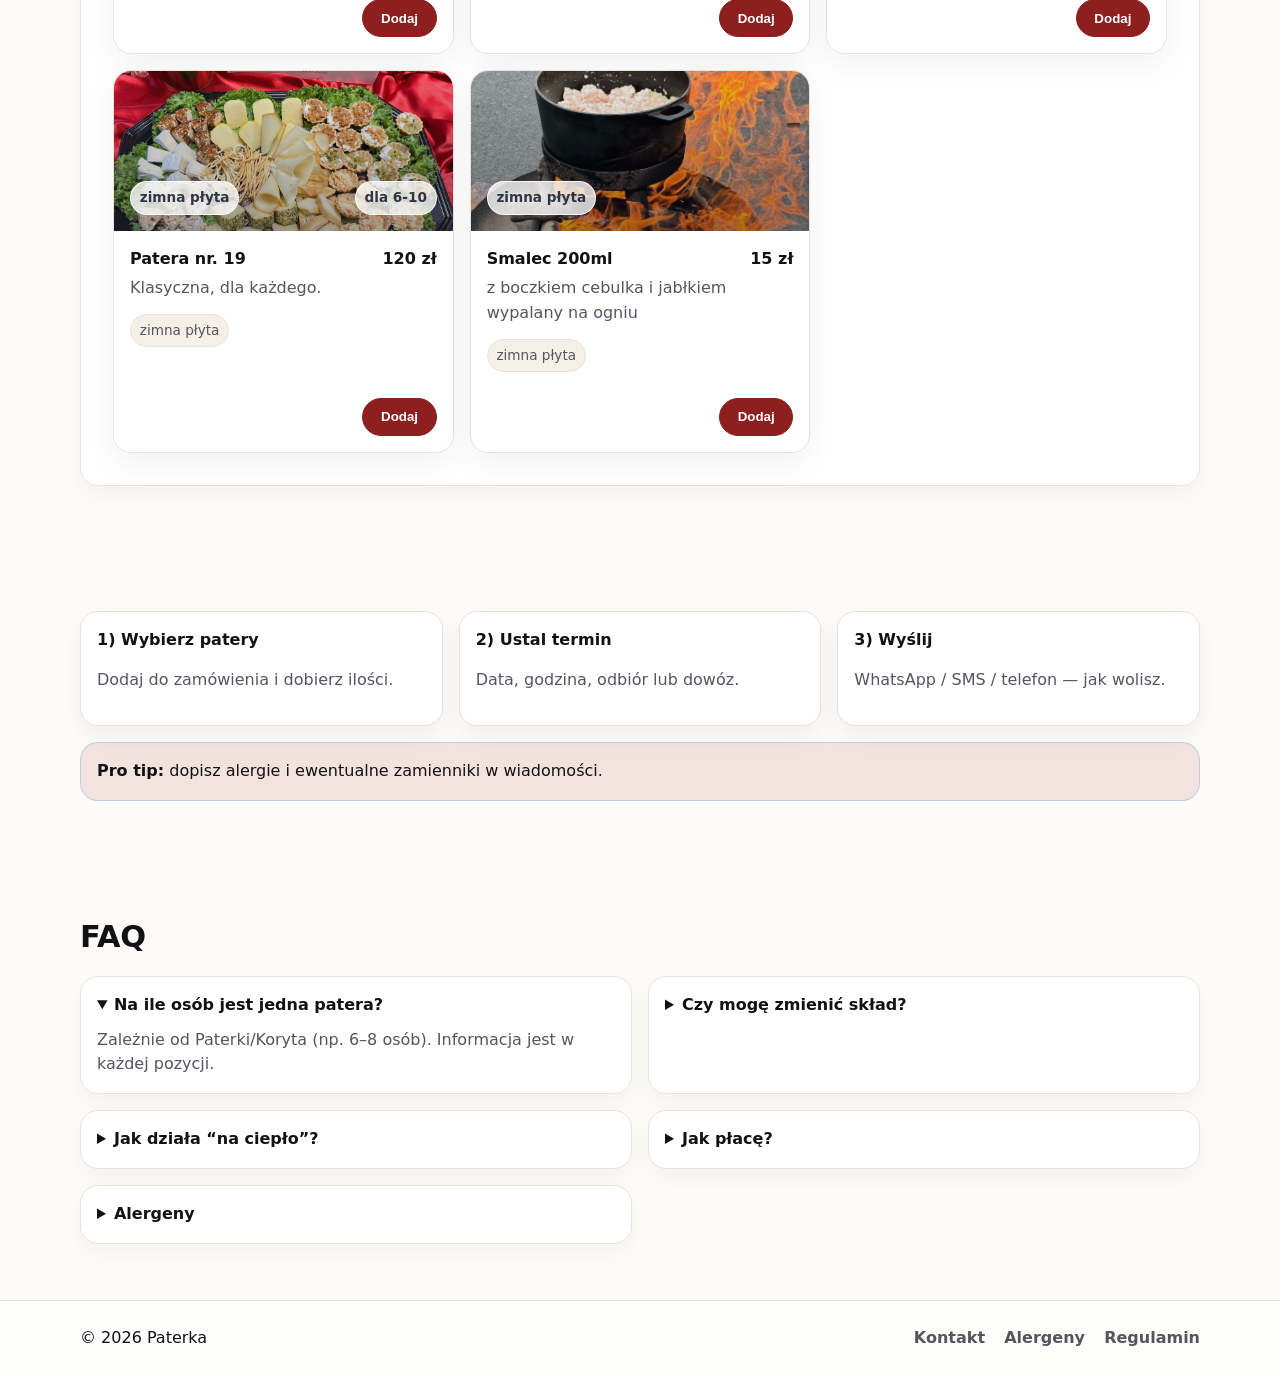
==== commit 0a6f0871: "poprawki do wygladu i dzialania strony" ====
--- a/index.html
+++ b/index.html
@@ -22,7 +22,7 @@
     "@type": "FoodEstablishment",
     "name": "Paterka Justyna Obara",
     "description": "Catering w Żorach – patery na zimno, koryta i pierogi, sałatki, zimna płyta.",
-    "telephone": "+48508014420",
+    "telephone": "+48537388889",
     "address": {
       "@type": "PostalAddress",
       "addressLocality": "Żory",
@@ -49,7 +49,7 @@
         <a href="#katalog">Menu</a>
         <a href="#jak">Jak zamówić</a>
         <a href="#faq">FAQ</a>
-        <a class="btn btn--small" style="color: white;" href="tel:+48508014420">Zadzwoń</a>
+        <a class="btn btn--small" style="color: white;" href="tel:+48537388889">Zadzwoń</a>
       </nav>
 
       <button class="navToggle" id="navToggle" aria-label="Otwórz menu" aria-expanded="false" aria-controls="nav">
@@ -73,10 +73,11 @@
     <!-- HERO: teraz 1-kolumnowy (galeria szeroko) -->
     <section class="hero hero--wide">
       <div class="hero__copy">
-        <p class="eyebrow">Na zimno • na ciepło • wege • na słodko</p>
+        <p class="eyebrow">Catering w Żorach • na zimno • na ciepło • wege • na słodko</p>
         <h1>Paterki, <span>gotowe do podania</span>.</h1>
         <p class="lead">
-          Wybierz Paterke/Koryto, wpisz termin i wyślij zamówienie przez WhatsApp (albo zadzwoń).
+          Patery, koryta i sałatki domowej roboty na każdą okazję. Złóż zamówienie w 2 minuty —
+          przez WhatsApp lub telefon, z odbiorem albo dowozem.
         </p>
 
         <section class="fbGallery" aria-label="Galeria z Facebooka">
@@ -91,7 +92,8 @@
         </section>
 
         <div class="hero__cta">
-          <a class="btn" href="#katalog">Zobacz menu</a>
+          <a class="btn btn--lg" href="#katalog">Zobacz menu</a>
+          <a class="btn btn--ghost btn--lg" href="tel:+48508014420">Zadzwoń</a>
         </div>
 
         <div class="badges">
@@ -127,7 +129,7 @@
       </div>
 
       <div class="search">
-        <input id="q" placeholder="Szukaj (np. patera nr. 1, koryto nr. 1)..." />
+        <input id="q" type="search" aria-label="Szukaj w menu" placeholder="Szukaj (np. patera nr. 1, koryto nr. 1)..." />
       </div>
     </section>
 
@@ -200,7 +202,7 @@
         </details>
         <details>
           <summary>Czy mogę zmienić skład?</summary>
-          <p>Tak, w miarę dostępności — dopisz w wiadomości.</p>
+          <p>Najlepiej zapytac przy składaniu zamówienia</p>
         </details>
         <details>
           <summary>Jak działa “na ciepło”?</summary>
@@ -209,6 +211,10 @@
         <details>
           <summary>Jak płacę?</summary>
           <p>BLIK / karta / gotówka</p>
+        </details>
+        <details id="alergeny">
+          <summary>Alergeny</summary>
+          <p>Informacje o alergenach w poszczególnych pozycjach podajemy na życzenie — wystarczy zapytać przy składaniu zamówienia (w wiadomości lub telefonicznie).</p>
         </details>
       </div>
     </section>
@@ -239,10 +245,15 @@
         </div>
       </label>
 
-      <label class="field field--full">
-        <span>Odbiór / dowóz + adres</span>
-        <input id="where" placeholder="np. ul. X 12/3, Żory \ Odbiór" required />
-      </label>
+      <div class="field field--full">
+        <span>Odbiór / dowóz</span>
+        <div class="modeToggle" id="modeToggle" role="group" aria-label="Sposób odbioru">
+          <button type="button" class="modeBtn" data-mode="odbior" aria-pressed="false">Odbiór</button>
+          <button type="button" class="modeBtn" data-mode="dowoz" aria-pressed="false">Dowóz</button>
+        </div>
+        <input id="where" class="addrInput" placeholder="np. ul. X 12/3, Żory" autocomplete="street-address" hidden />
+        <div class="modeHint" id="modeHint"></div>
+      </div>
 
       <label class="field field--full">
         <span>Uwagi / alergie</span>
@@ -270,10 +281,37 @@
 
   <button class="toTop" id="toTop" aria-label="Wróć na górę">↑</button>
 
+  <div class="modal" id="contactModal" aria-hidden="true" role="dialog" aria-modal="true" aria-labelledby="contactTitle">
+    <div class="modal__backdrop" data-close-contact></div>
+    <div class="modal__card">
+      <button class="modal__close" id="contactClose" aria-label="Zamknij">×</button>
+      <h3 class="modal__title" id="contactTitle">Kontakt</h3>
+      <p class="muted">Wybierz, jak chcesz się skontaktować.</p>
+      <div class="contactOpts">
+        <a class="contactOpt" href="tel:+48508014420">
+          <span class="contactOpt__ico" aria-hidden="true">📞</span>
+          <span class="contactOpt__text"><strong>Zadzwoń</strong><span class="muted tiny">508 014 420</span></span>
+        </a>
+        <a class="contactOpt" href="https://wa.me/48508014420" target="_blank" rel="noopener">
+          <span class="contactOpt__ico" aria-hidden="true">💬</span>
+          <span class="contactOpt__text"><strong>WhatsApp</strong><span class="muted tiny">Napisz wiadomość</span></span>
+        </a>
+        <a class="contactOpt" href="https://www.facebook.com/justyna.obara" target="_blank" rel="noopener">
+          <span class="contactOpt__ico" aria-hidden="true">f</span>
+          <span class="contactOpt__text"><strong>Facebook</strong><span class="muted tiny">facebook.com/justyna.obara</span></span>
+        </a>
+      </div>
+    </div>
+  </div>
+
   <footer class="footer">
     <div class="container footer__inner">
       <span>© <span id="year"></span> Paterka</span>
-      <span class="muted">Kontakt • Alergeny • Regulamin</span>
+      <nav class="footer__links" aria-label="Stopka">
+        <a href="tel:+48508014420" data-contact>Kontakt</a>
+        <a href="#alergeny">Alergeny</a>
+        <a href="regulamin.html">Regulamin</a>
+      </nav>
     </div>
   </footer>
 </body>
--- a/styles.css
+++ b/styles.css
@@ -4,7 +4,7 @@
 
   /* tekst */
   --text: #121214;
-  --muted: #6b6b73;
+  --muted: #55555f;
 
   /* linie i jasne powierzchnie */
   --line: #e9e2db;
@@ -20,6 +20,9 @@
   --shadow: 0 14px 40px rgba(18, 18, 20, .08);
   --radius: 18px;
   --nav-offset: 84px;
+
+  /* spójna pionowa skala odstępów sekcji */
+  --section-pad: clamp(2rem, 4.5vw, 3.5rem);
 }
 
 * {
@@ -54,6 +57,19 @@
 a {
   color: inherit;
   text-decoration: none
+}
+
+/* Widoczny focus dla dostępności (klawiatura) */
+a:focus-visible,
+button:focus-visible,
+input:focus-visible,
+select:focus-visible,
+textarea:focus-visible,
+summary:focus-visible,
+[tabindex]:focus-visible {
+  outline: 3px solid var(--brand);
+  outline-offset: 2px;
+  border-radius: 6px;
 }
 
 .container {
@@ -209,6 +225,16 @@
   padding: .55rem .8rem
 }
 
+.btn--lg {
+  padding: 1rem 1.6rem;
+  font-size: 1.05rem;
+  box-shadow: 0 12px 26px rgba(142, 31, 31, .22);
+}
+
+.btn--ghost.btn--lg {
+  box-shadow: none;
+}
+
 .btn--full {
   width: 100%
 }
@@ -237,6 +263,16 @@
   font-weight: 900;
 }
 
+.count--bump {
+  animation: countBump .4s ease;
+}
+
+@keyframes countBump {
+  0%   { transform: scale(1); }
+  35%  { transform: scale(1.35); }
+  100% { transform: scale(1); }
+}
+
 /* Ikona koszyka — widoczna zawsze */
 .orderBtn__icon {
   display: block;
@@ -254,7 +290,7 @@
   display: grid;
   grid-template-columns: 1.15fr .85fr;
   gap: 1rem;
-  padding: 2.4rem 0 1.2rem;
+  padding: var(--section-pad) 0 1.5rem;
   align-items: start;
 }
 
@@ -290,6 +326,15 @@
   gap: .8rem;
   flex-wrap: wrap;
   margin-top: 1.1rem
+}
+
+@media (max-width: 520px) {
+  .hero__cta {
+    gap: .6rem;
+  }
+  .hero__cta .btn {
+    flex: 1 1 100%;
+  }
 }
 
 .badges {
@@ -427,7 +472,7 @@
 }
 
 .catalog {
-  padding: 1.2rem 0 2rem
+  padding: var(--section-pad) 0
 }
 
 .catalog__head {
@@ -591,14 +636,31 @@
 }
 
 .add {
-  border: 1px solid var(--line);
-  background: var(--soft);
-  color: var(--text);
-  padding: .65rem .85rem;
-  border-radius: 14px;
+  border: 1px solid var(--brand);
+  background: var(--brand);
+  color: #fff;
+  padding: .65rem 1.1rem;
+  border-radius: 999px;
   cursor: pointer;
   font-weight: 900;
   white-space: nowrap;
+  transition: filter .15s ease, transform .15s ease;
+}
+
+.add:hover {
+  filter: brightness(.96);
+  transform: translateY(-1px);
+}
+
+.add:active {
+  transform: translateY(0);
+  filter: brightness(.92);
+}
+
+/* feedback po dodaniu do koszyka */
+.add.is-added {
+  background: #1a7f37;
+  border-color: #1a7f37;
 }
 
 .sizeSelect,
@@ -653,7 +715,7 @@
 }
 
 .how {
-  padding: 1rem 0 2.6rem
+  padding: var(--section-pad) 0
 }
 
 .how__grid {
@@ -679,7 +741,7 @@
 }
 
 .faq {
-  padding: 2rem 0 3rem
+  padding: var(--section-pad) 0
 }
 
 .faq__grid {
@@ -776,6 +838,50 @@
   appearance: none;
 }
 
+.modeToggle {
+  display: flex;
+  gap: .5rem;
+}
+
+.modeBtn {
+  flex: 1;
+  border: 1px solid var(--line);
+  background: var(--card);
+  color: var(--text);
+  padding: .75rem .9rem;
+  border-radius: 14px;
+  font-weight: 800;
+  cursor: pointer;
+  box-shadow: 0 8px 18px rgba(16, 24, 40, .04);
+  transition: background .15s ease, color .15s ease, border-color .15s ease, transform .15s ease;
+}
+
+.modeBtn:hover {
+  border-color: var(--brand);
+  transform: translateY(-1px);
+}
+
+.modeBtn.is-active {
+  background: var(--brand);
+  color: #fff;
+  border-color: var(--brand);
+}
+
+.addrInput {
+  margin-top: .6rem;
+}
+
+.addrInput[hidden] {
+  display: none;
+}
+
+.modeHint {
+  margin-top: .4rem;
+  font-size: .82rem;
+  color: var(--muted);
+  font-weight: 700;
+}
+
 .timeRow {
   display: flex;
   align-items: center;
@@ -809,6 +915,12 @@
   justify-content: space-between;
   gap: 1rem;
   box-shadow: 0 10px 26px rgba(16, 24, 40, .04);
+}
+
+.lineItem--info {
+  background: var(--brandSoft, var(--soft));
+  border-style: dashed;
+  align-items: center;
 }
 
 .qty {
@@ -902,6 +1014,137 @@
   transform: translateY(-2px);
 }
 
+/* ===== MODAL KONTAKT ===== */
+.modal {
+  position: fixed;
+  inset: 0;
+  z-index: 100;
+  display: none;
+}
+
+.modal.is-open {
+  display: block;
+}
+
+.modal__backdrop {
+  position: absolute;
+  inset: 0;
+  background: rgba(18, 18, 20, .5);
+  backdrop-filter: blur(2px);
+}
+
+.modal__card {
+  position: relative;
+  z-index: 1;
+  width: min(420px, 92vw);
+  margin: 14vh auto 0;
+  background: var(--card);
+  border: 1px solid var(--line);
+  border-radius: var(--radius);
+  box-shadow: var(--shadow);
+  padding: 1.4rem;
+  animation: modalIn .18s ease;
+}
+
+@keyframes modalIn {
+  from { opacity: 0; transform: translateY(8px); }
+  to   { opacity: 1; transform: none; }
+}
+
+.modal__close {
+  position: absolute;
+  top: .8rem;
+  right: .8rem;
+  width: 36px;
+  height: 36px;
+  border-radius: 999px;
+  border: 1px solid var(--line);
+  background: var(--card);
+  cursor: pointer;
+  font-size: 1.2rem;
+  line-height: 1;
+}
+
+.modal__title {
+  margin: .1rem 0 .3rem;
+}
+
+.contactOpts {
+  display: grid;
+  gap: .6rem;
+  margin-top: 1rem;
+}
+
+.contactOpt {
+  display: flex;
+  align-items: center;
+  gap: .9rem;
+  border: 1px solid var(--line);
+  border-radius: 14px;
+  padding: .85rem 1rem;
+  background: var(--soft);
+  transition: border-color .15s ease, transform .15s ease, box-shadow .15s ease;
+}
+
+.contactOpt:hover {
+  border-color: var(--brand);
+  transform: translateY(-1px);
+  box-shadow: 0 8px 20px rgba(16, 24, 40, .08);
+}
+
+.contactOpt__ico {
+  width: 42px;
+  height: 42px;
+  border-radius: 999px;
+  display: grid;
+  place-items: center;
+  background: var(--brandSoft);
+  color: var(--brand);
+  font-weight: 900;
+  flex: none;
+}
+
+.contactOpt__text {
+  display: flex;
+  flex-direction: column;
+}
+
+/* Strona regulaminu / treści prawnych */
+.legal {
+  max-width: 820px;
+  padding: var(--section-pad) 0;
+}
+
+.legal__back {
+  display: inline-block;
+  color: var(--muted);
+  font-weight: 700;
+  margin-bottom: 1rem;
+}
+
+.legal__back:hover {
+  color: var(--brand);
+}
+
+.legal__title {
+  font-size: clamp(1.8rem, 3vw, 2.4rem);
+  margin: .2rem 0 .4rem;
+}
+
+.legal section {
+  margin-top: 1.8rem;
+}
+
+.legal h2 {
+  font-size: 1.15rem;
+  margin: 0 0 .5rem;
+}
+
+.legal p {
+  color: var(--text);
+  margin: .4rem 0;
+}
+
 .footer {
   border-top: 1px solid var(--line);
   padding: 1.6rem 0;
@@ -912,7 +1155,24 @@
   display: flex;
   justify-content: space-between;
   gap: 1rem;
-  flex-wrap: wrap
+  flex-wrap: wrap;
+  align-items: center;
+}
+
+.footer__links {
+  display: flex;
+  gap: 1.2rem;
+  flex-wrap: wrap;
+}
+
+.footer__links a {
+  color: var(--muted);
+  font-weight: 700;
+  transition: color .15s ease;
+}
+
+.footer__links a:hover {
+  color: var(--brand);
 }
 
 .fbGallery {
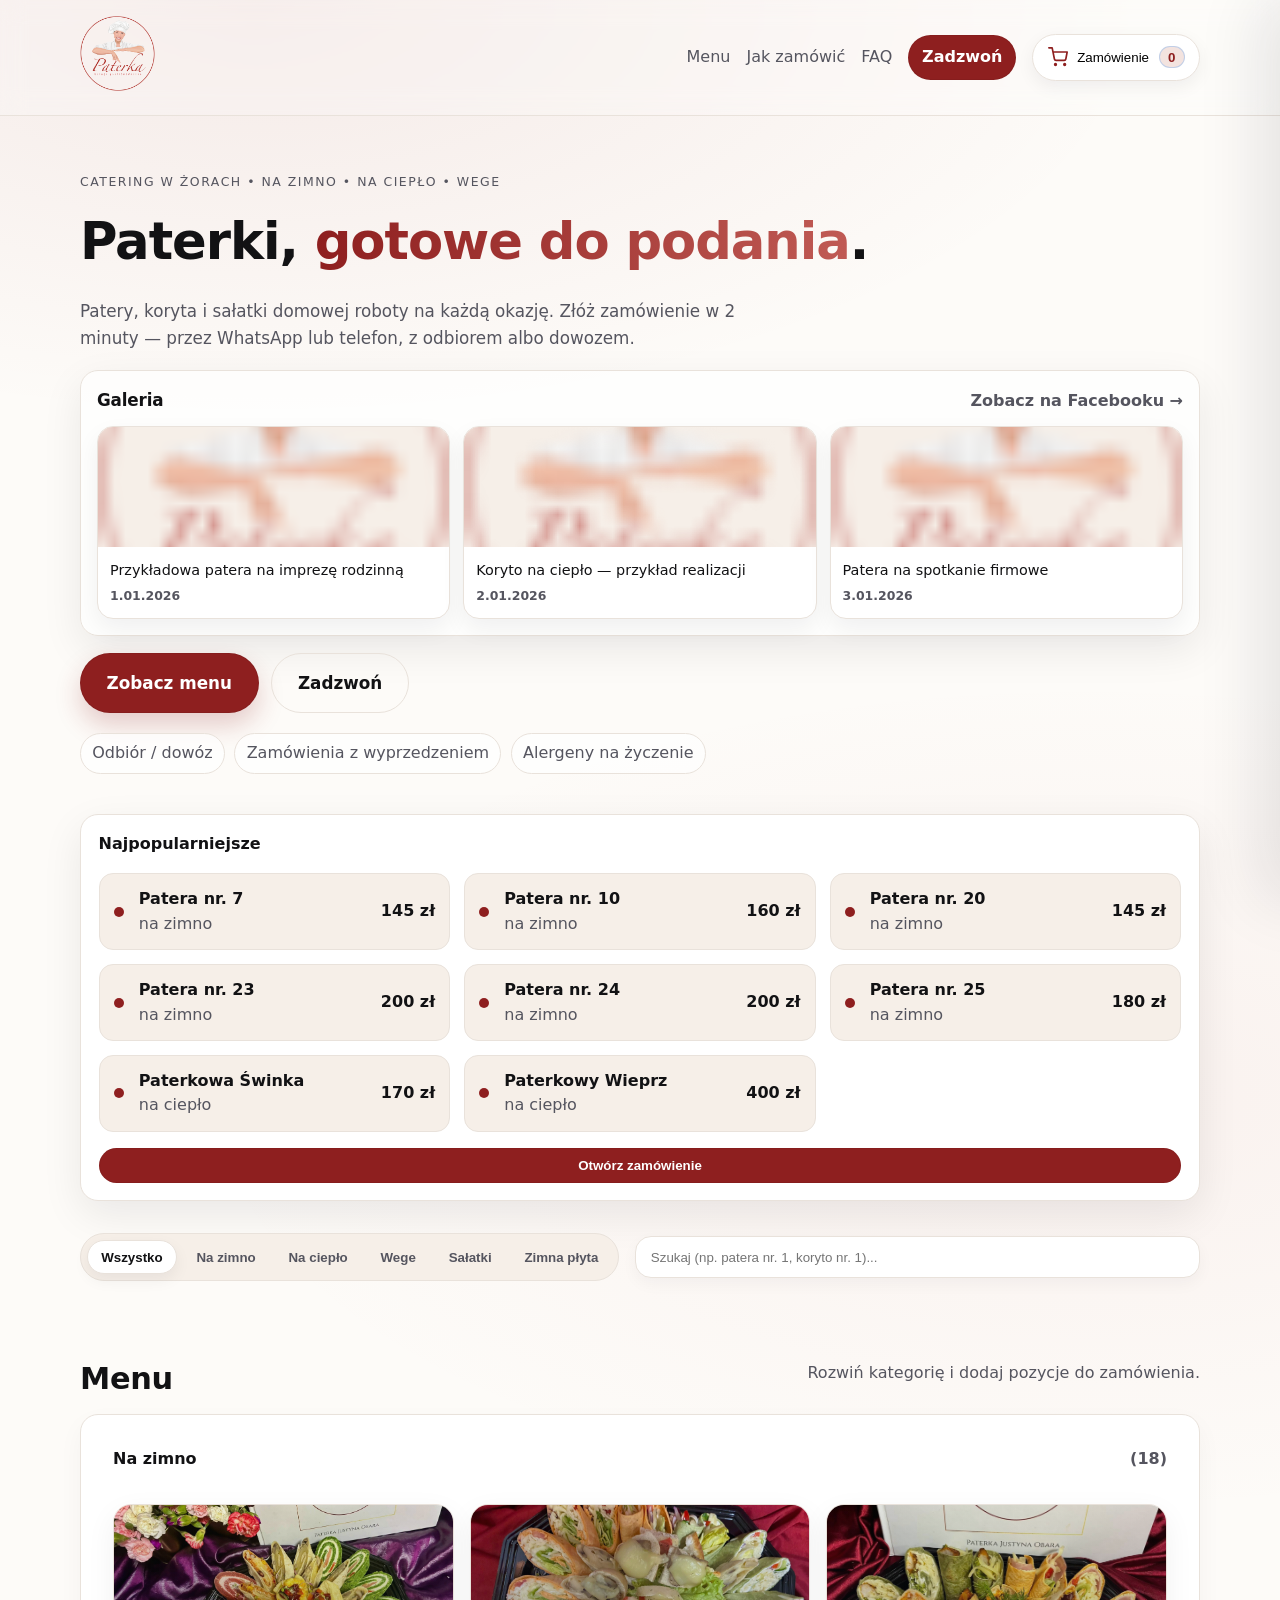
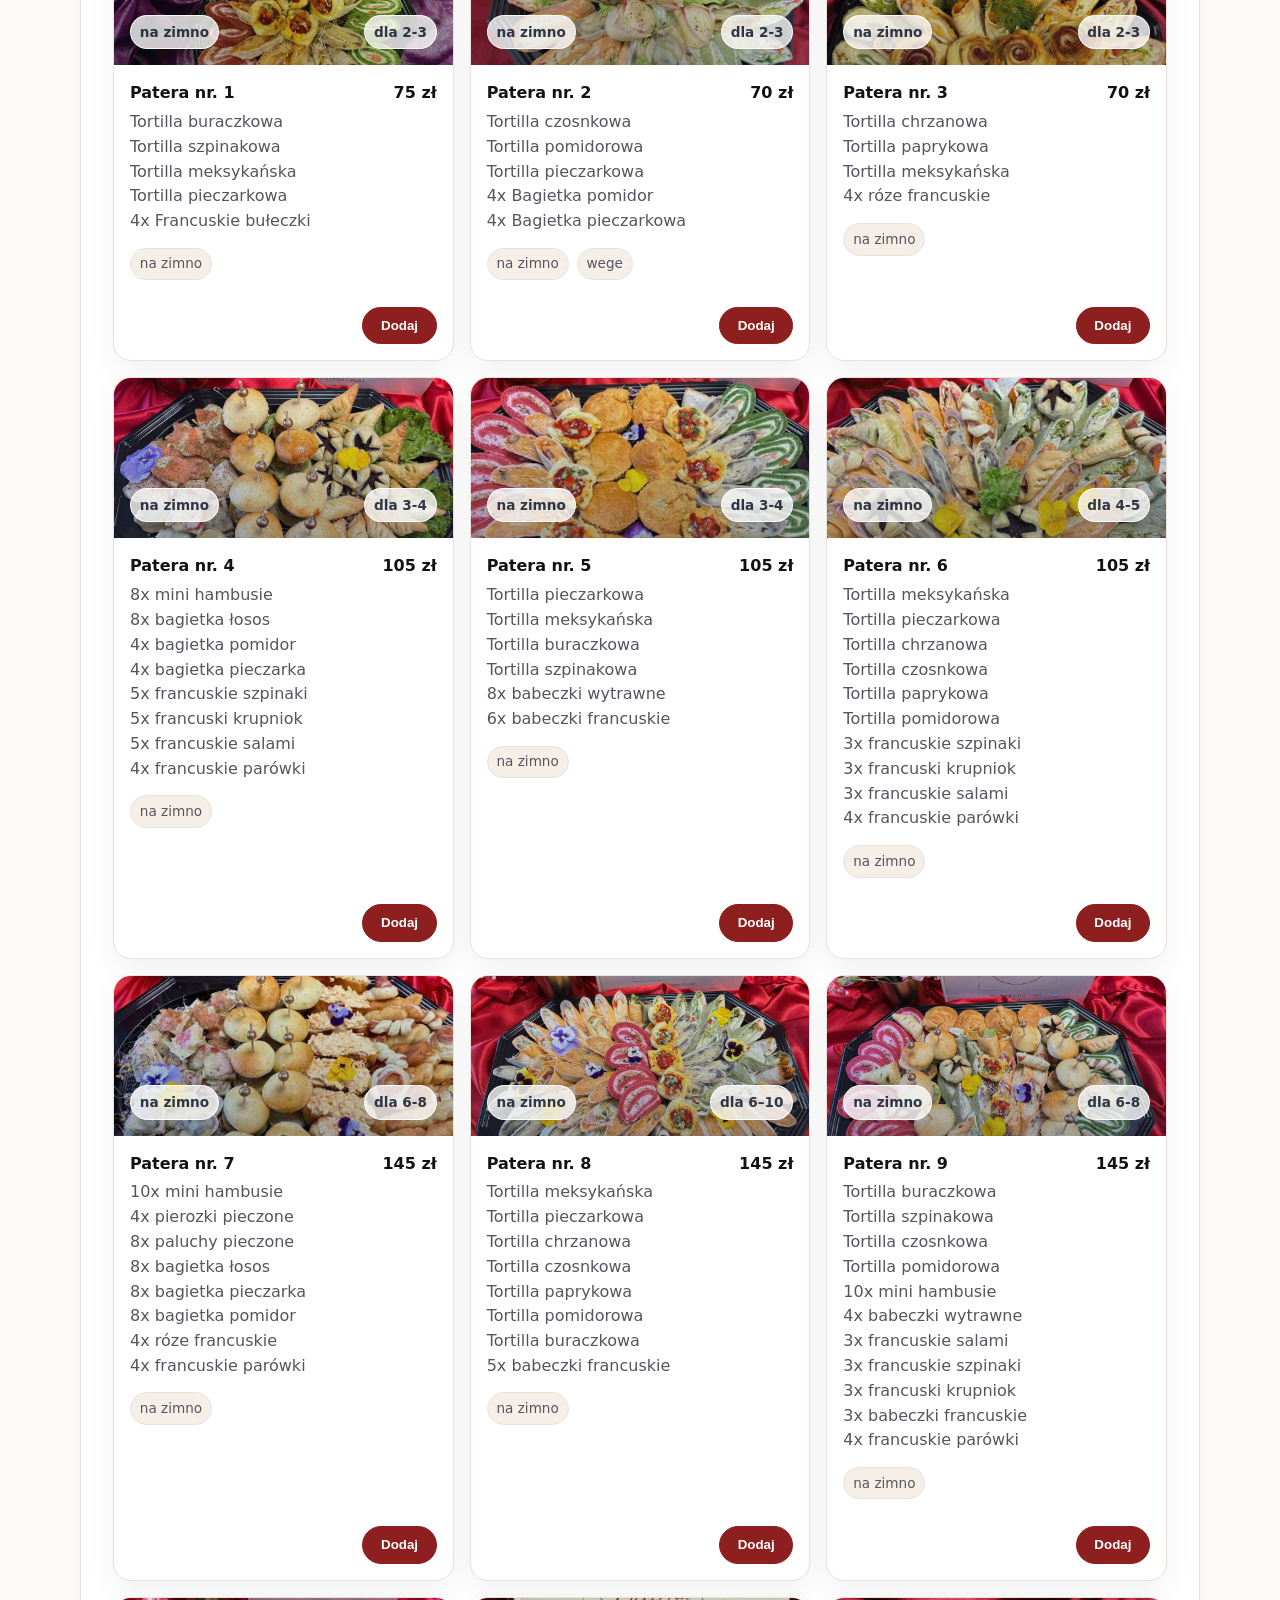
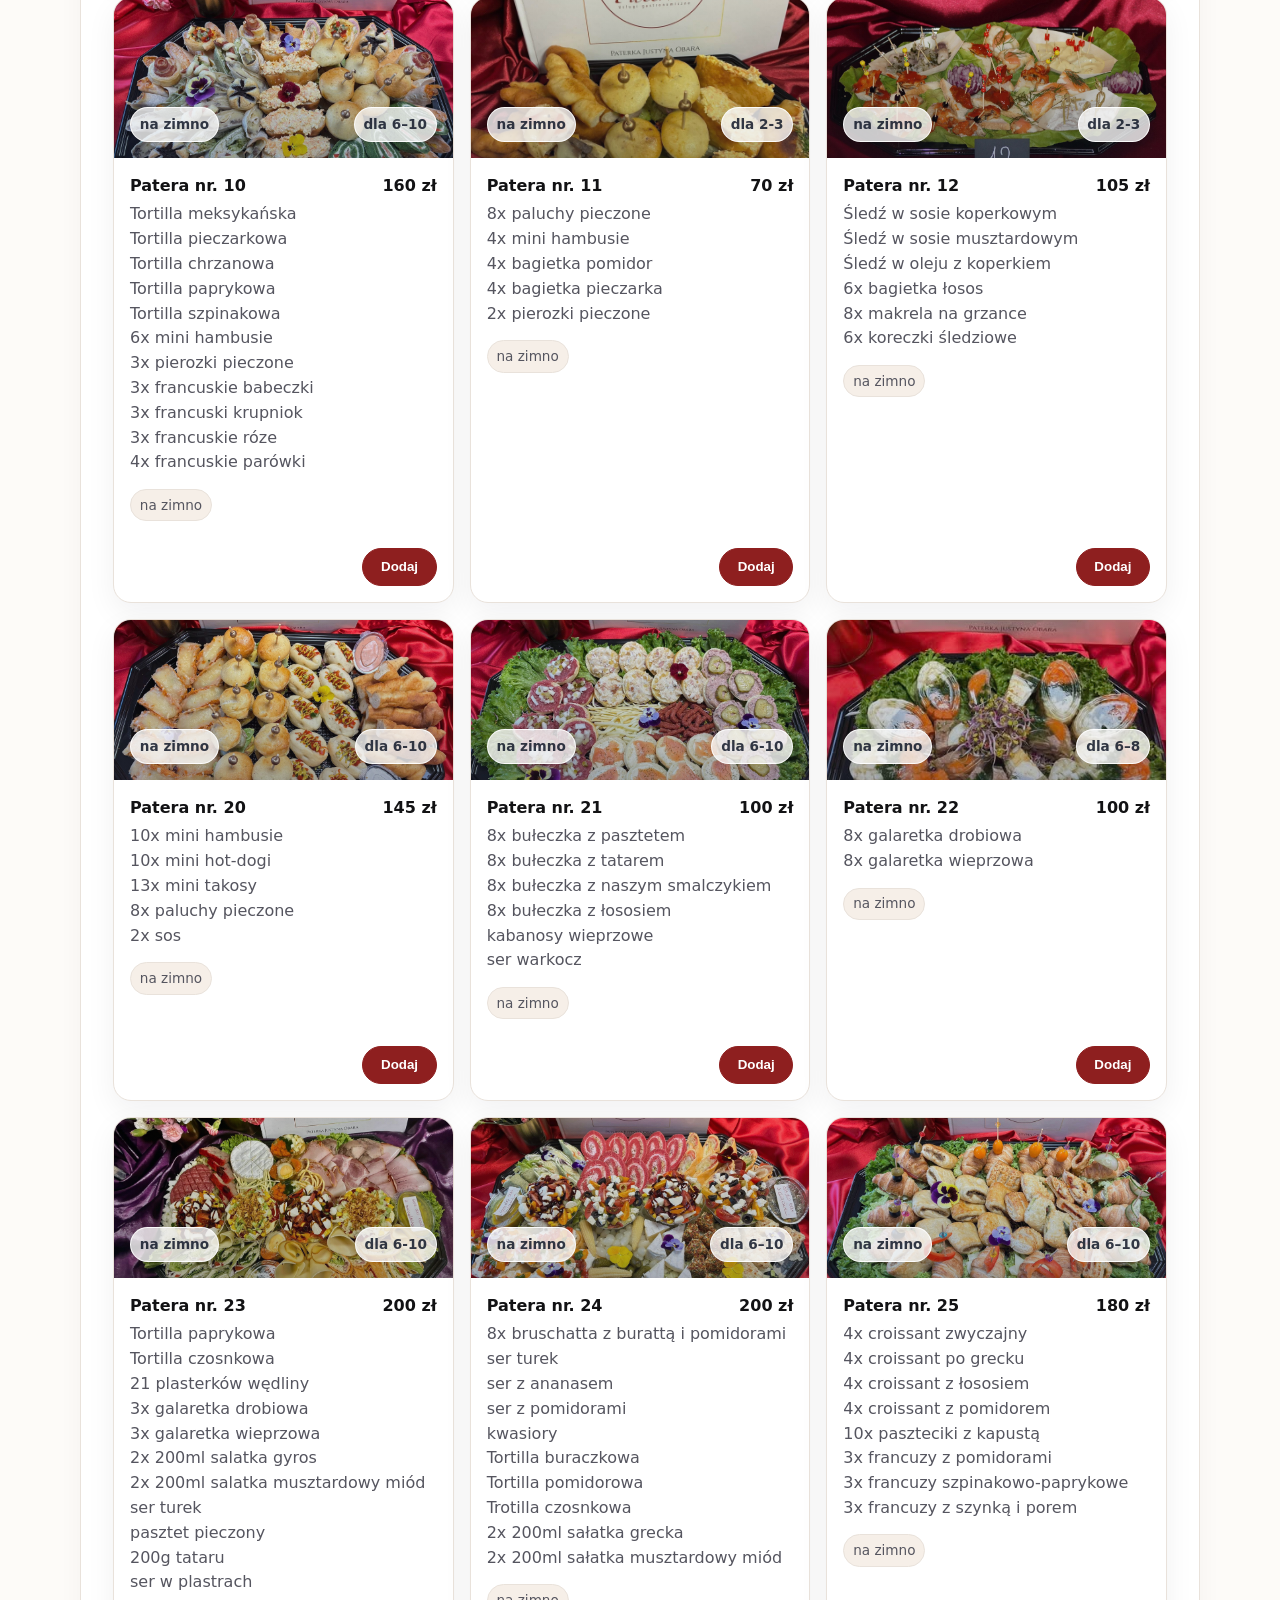
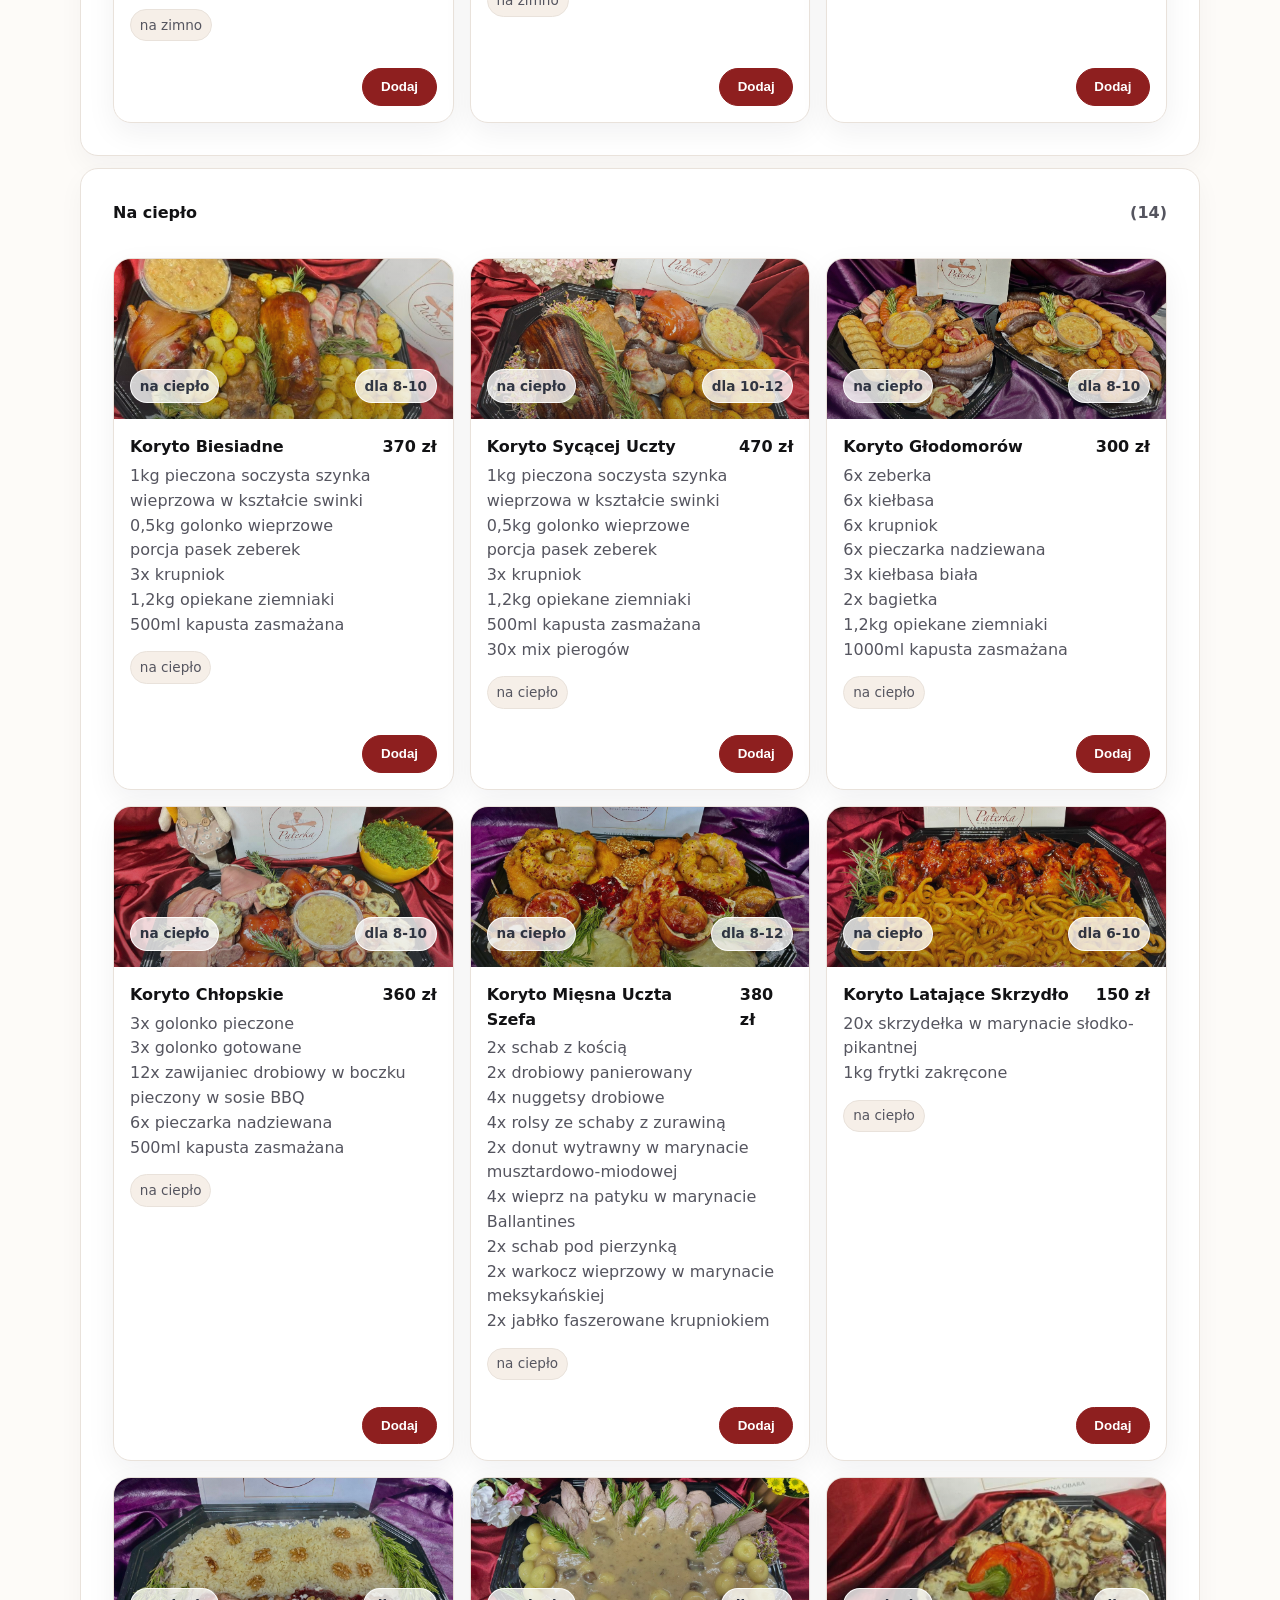
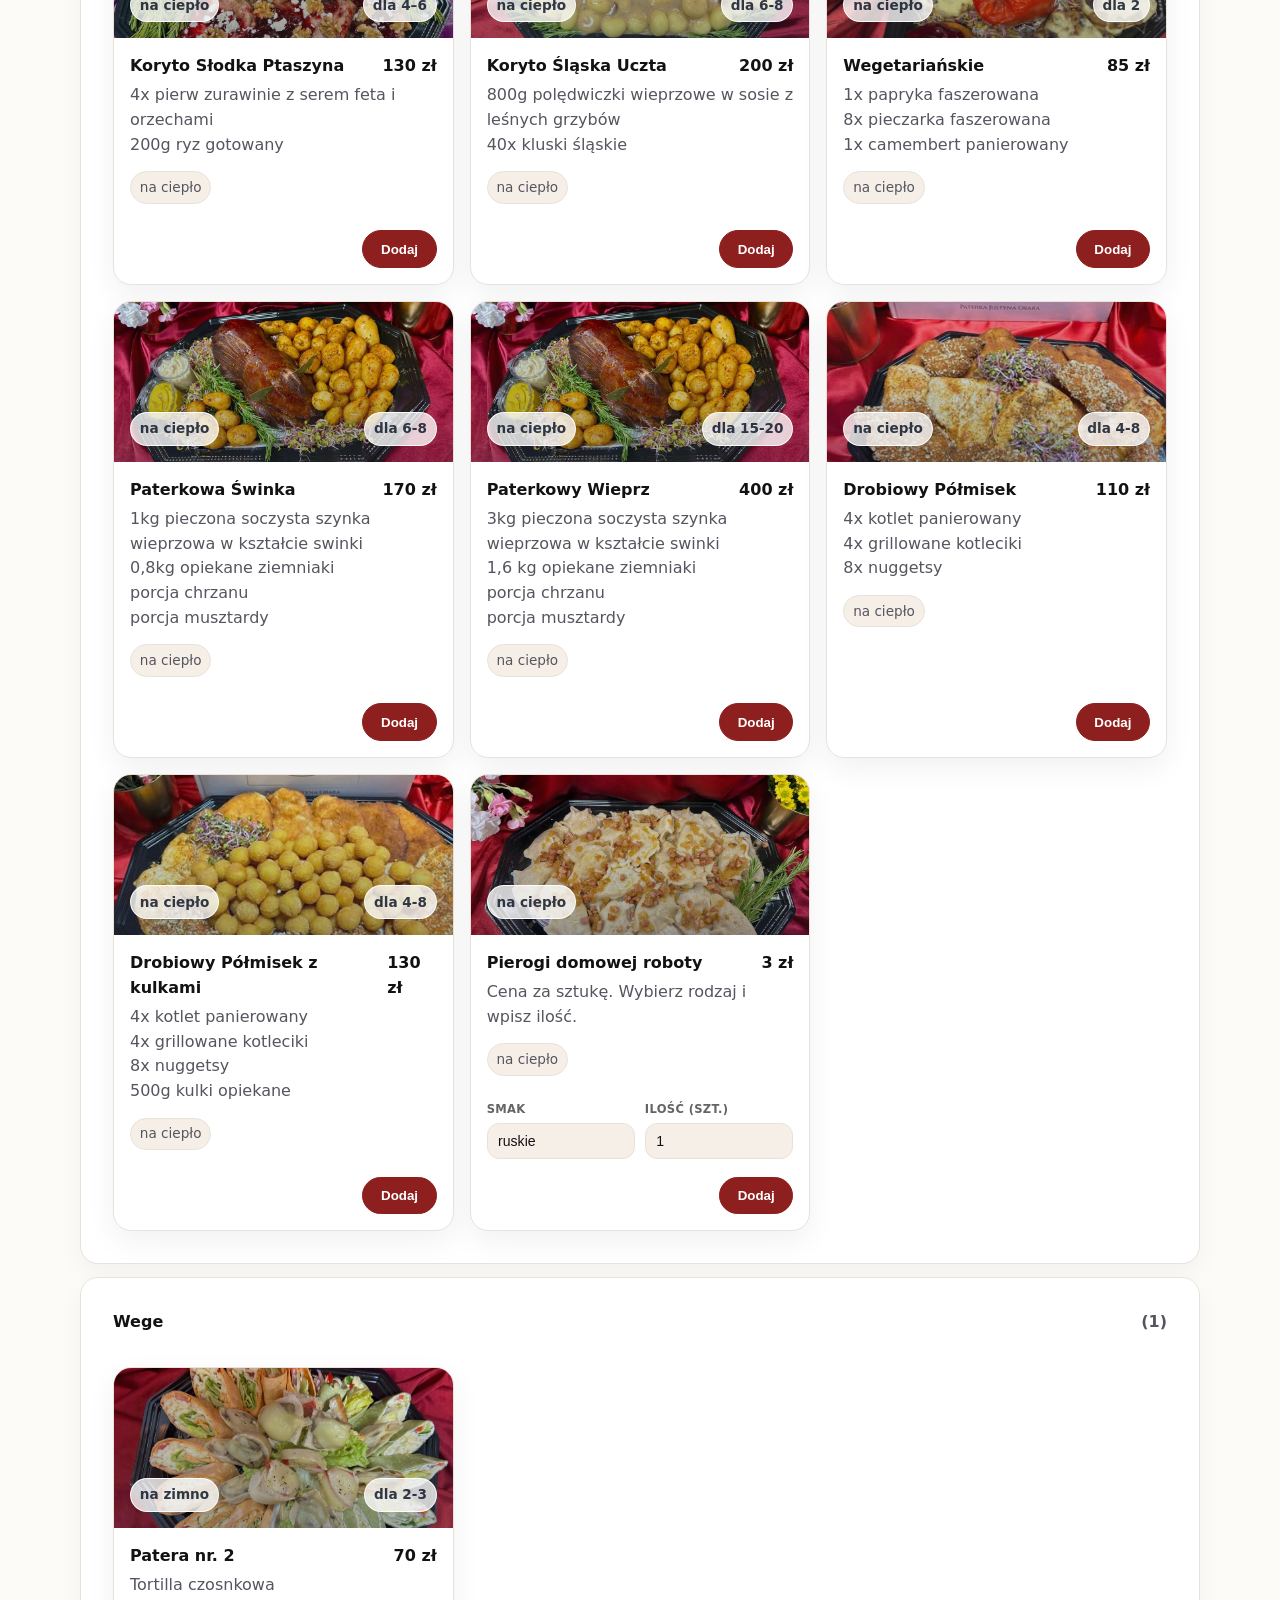
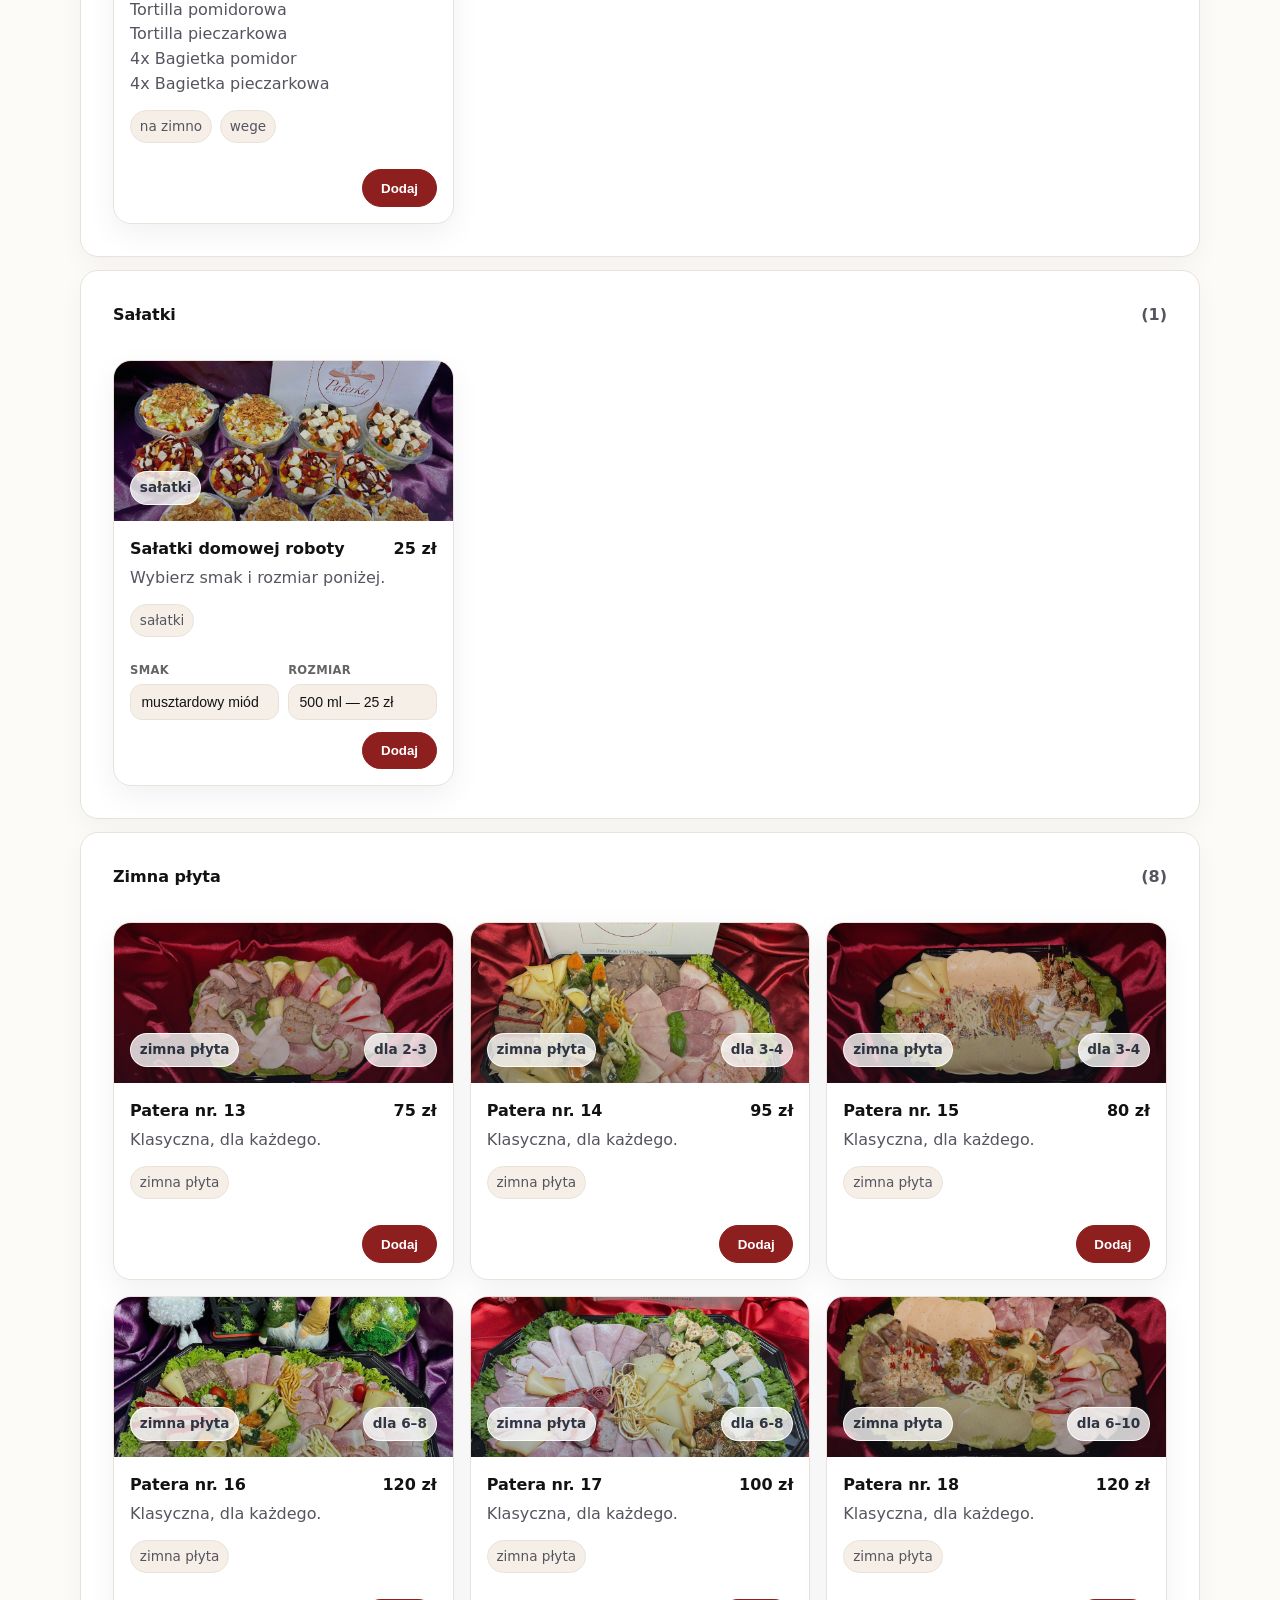
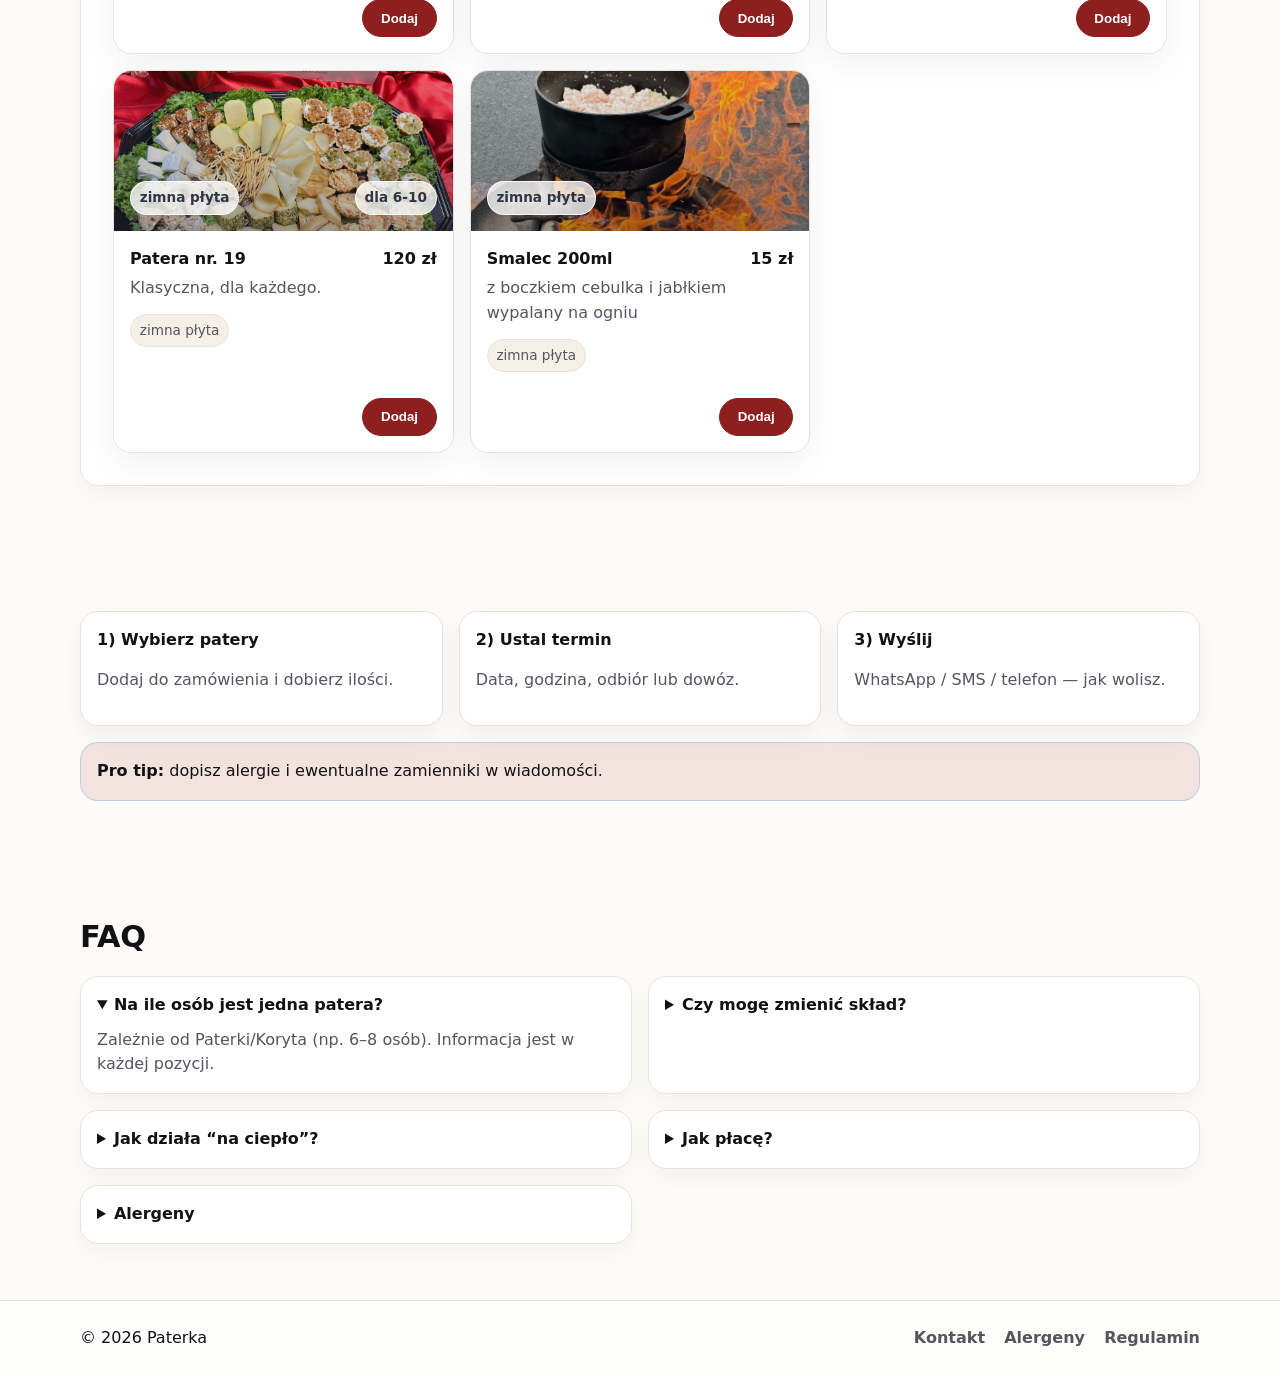
==== commit 2dbda0d0: "bez slodkosci" ====
--- a/index.html
+++ b/index.html
@@ -5,7 +5,7 @@
   <meta name="viewport" content="width=device-width, initial-scale=1" />
   <title>Paterka Justyna Obara | Catering Żory – patery, koryta, sałatki</title>
   <link rel="icon" href="assets/logo.png" />
-  <meta name="description" content="Catering w Żorach – patery na zimno i na ciepło, koryta, sałatki, zimna płyta i słodkości. Zamów przez WhatsApp lub telefon. Paterka Justyna Obara." />
+  <meta name="description" content="Catering w Żorach – patery na zimno i na ciepło, koryta, sałatki, zimna płyta. Zamów przez WhatsApp lub telefon. Paterka Justyna Obara." />
 
   <!-- Open Graph (Facebook, WhatsApp, Messenger) -->
   <meta property="og:type" content="website" />
@@ -73,7 +73,7 @@
     <!-- HERO: teraz 1-kolumnowy (galeria szeroko) -->
     <section class="hero hero--wide">
       <div class="hero__copy">
-        <p class="eyebrow">Catering w Żorach • na zimno • na ciepło • wege • na słodko</p>
+        <p class="eyebrow">Catering w Żorach • na zimno • na ciepło • wege</p>
         <h1>Paterki, <span>gotowe do podania</span>.</h1>
         <p class="lead">
           Patery, koryta i sałatki domowej roboty na każdą okazję. Złóż zamówienie w 2 minuty —
--- a/styles.css
+++ b/styles.css
@@ -283,6 +283,34 @@
 @media (max-width: 520px) {
   .orderBtn__label {
     display: none;
+  }
+
+  /* Większe pola dotykowe na telefonie (min ~44px) */
+  .btn,
+  .add,
+  .modeBtn,
+  .seg__btn,
+  .orderBtn,
+  .navToggle,
+  .nav a,
+  .footer__links a,
+  .contactOpt {
+    min-height: 44px;
+  }
+
+  .seg__btn {
+    display: inline-flex;
+    align-items: center;
+    padding: .6rem 1rem;
+  }
+
+  .qty button {
+    width: 44px;
+    height: 44px;
+  }
+
+  .footer__links {
+    gap: 1.4rem;
   }
 }
 
@@ -934,7 +962,12 @@
   background: var(--soft);
   color: var(--text);
   border-radius: 12px;
-  padding: .25rem .6rem;
+  width: 38px;
+  height: 38px;
+  font-size: 1.1rem;
+  line-height: 1;
+  display: grid;
+  place-items: center;
   cursor: pointer;
 }
 
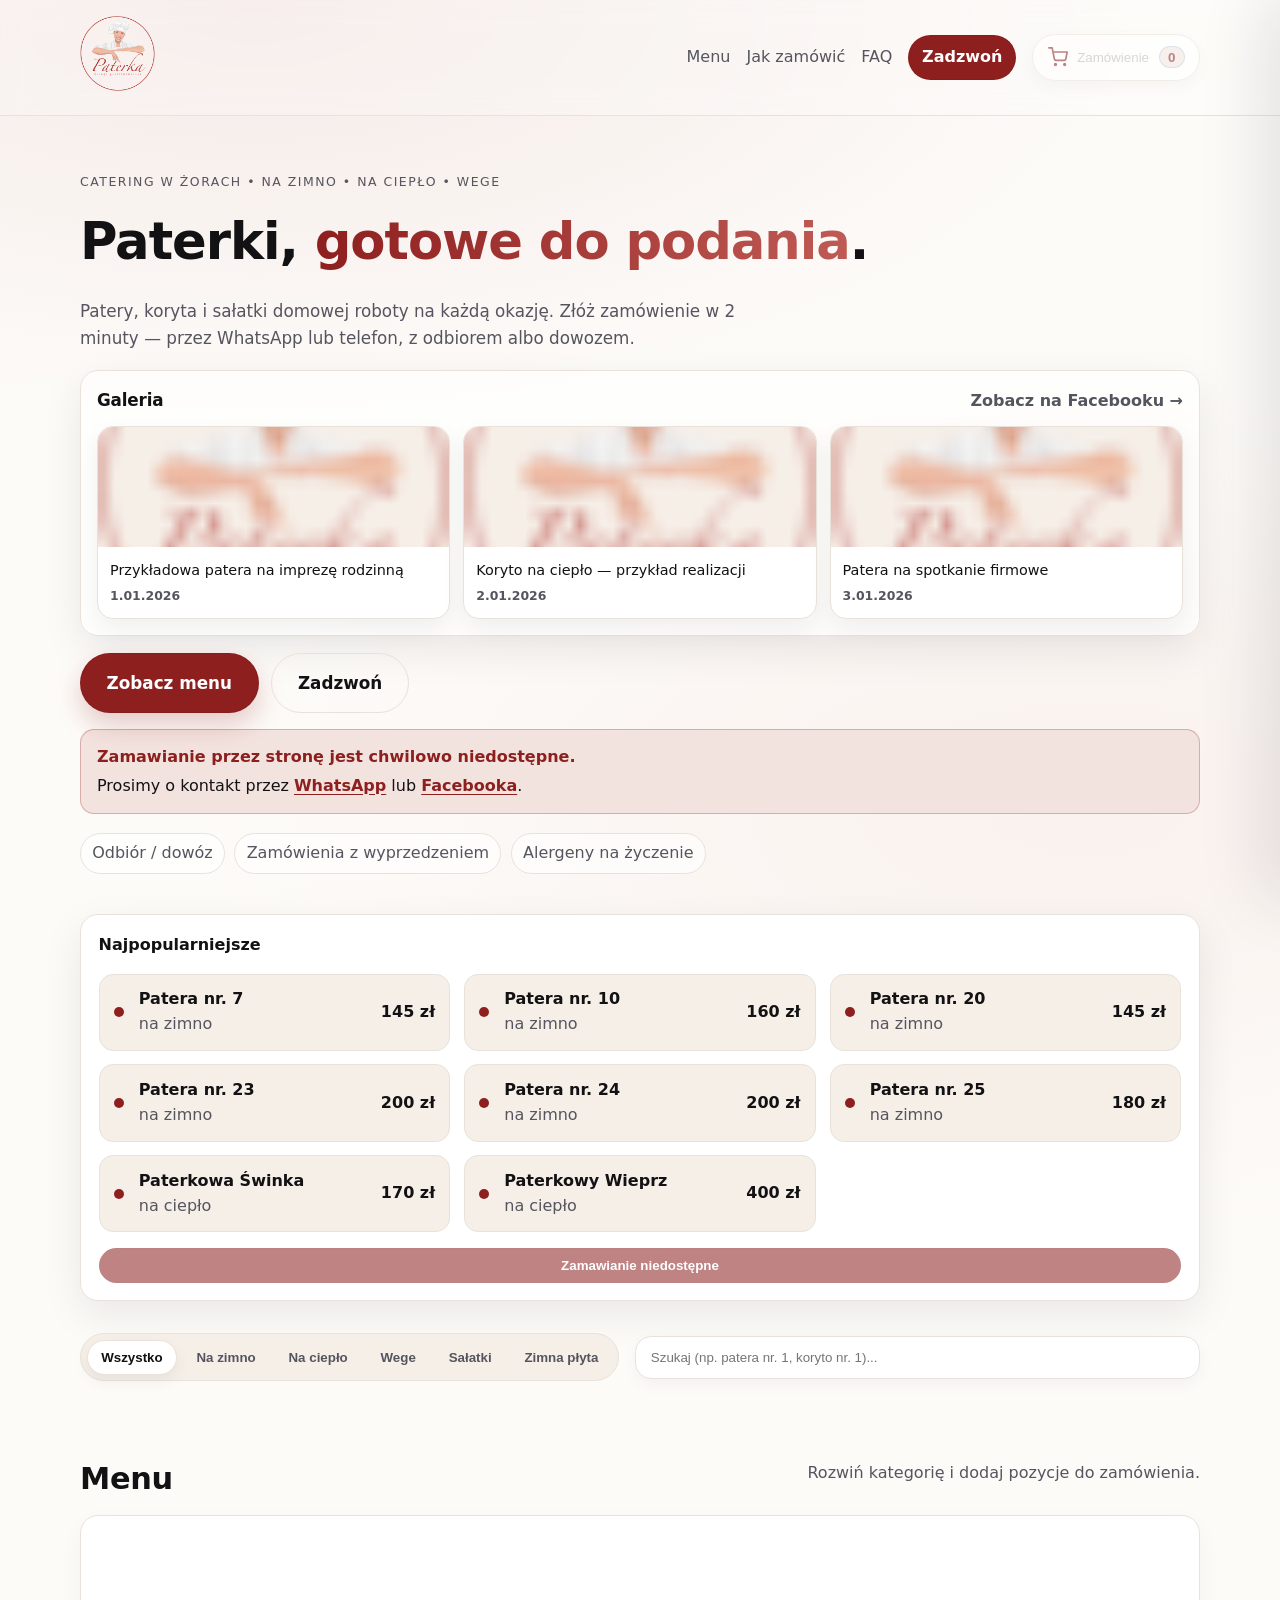
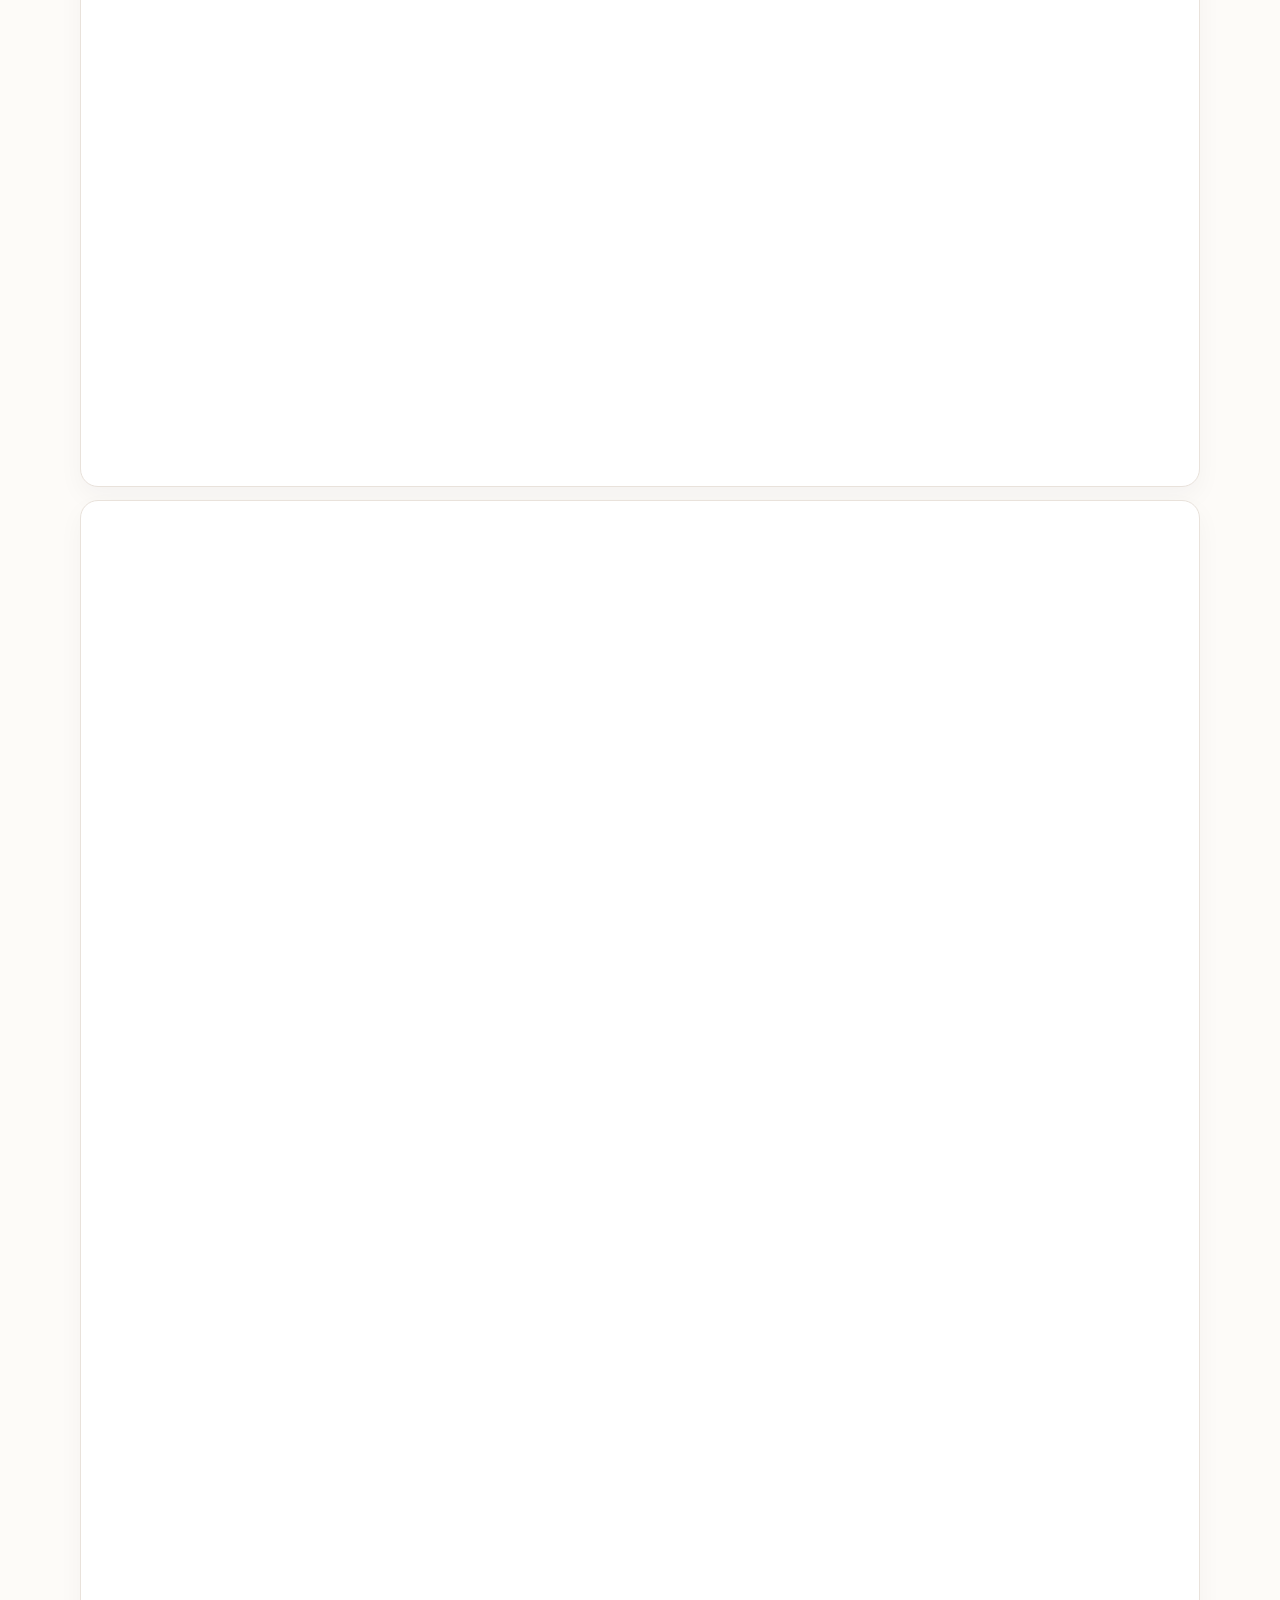
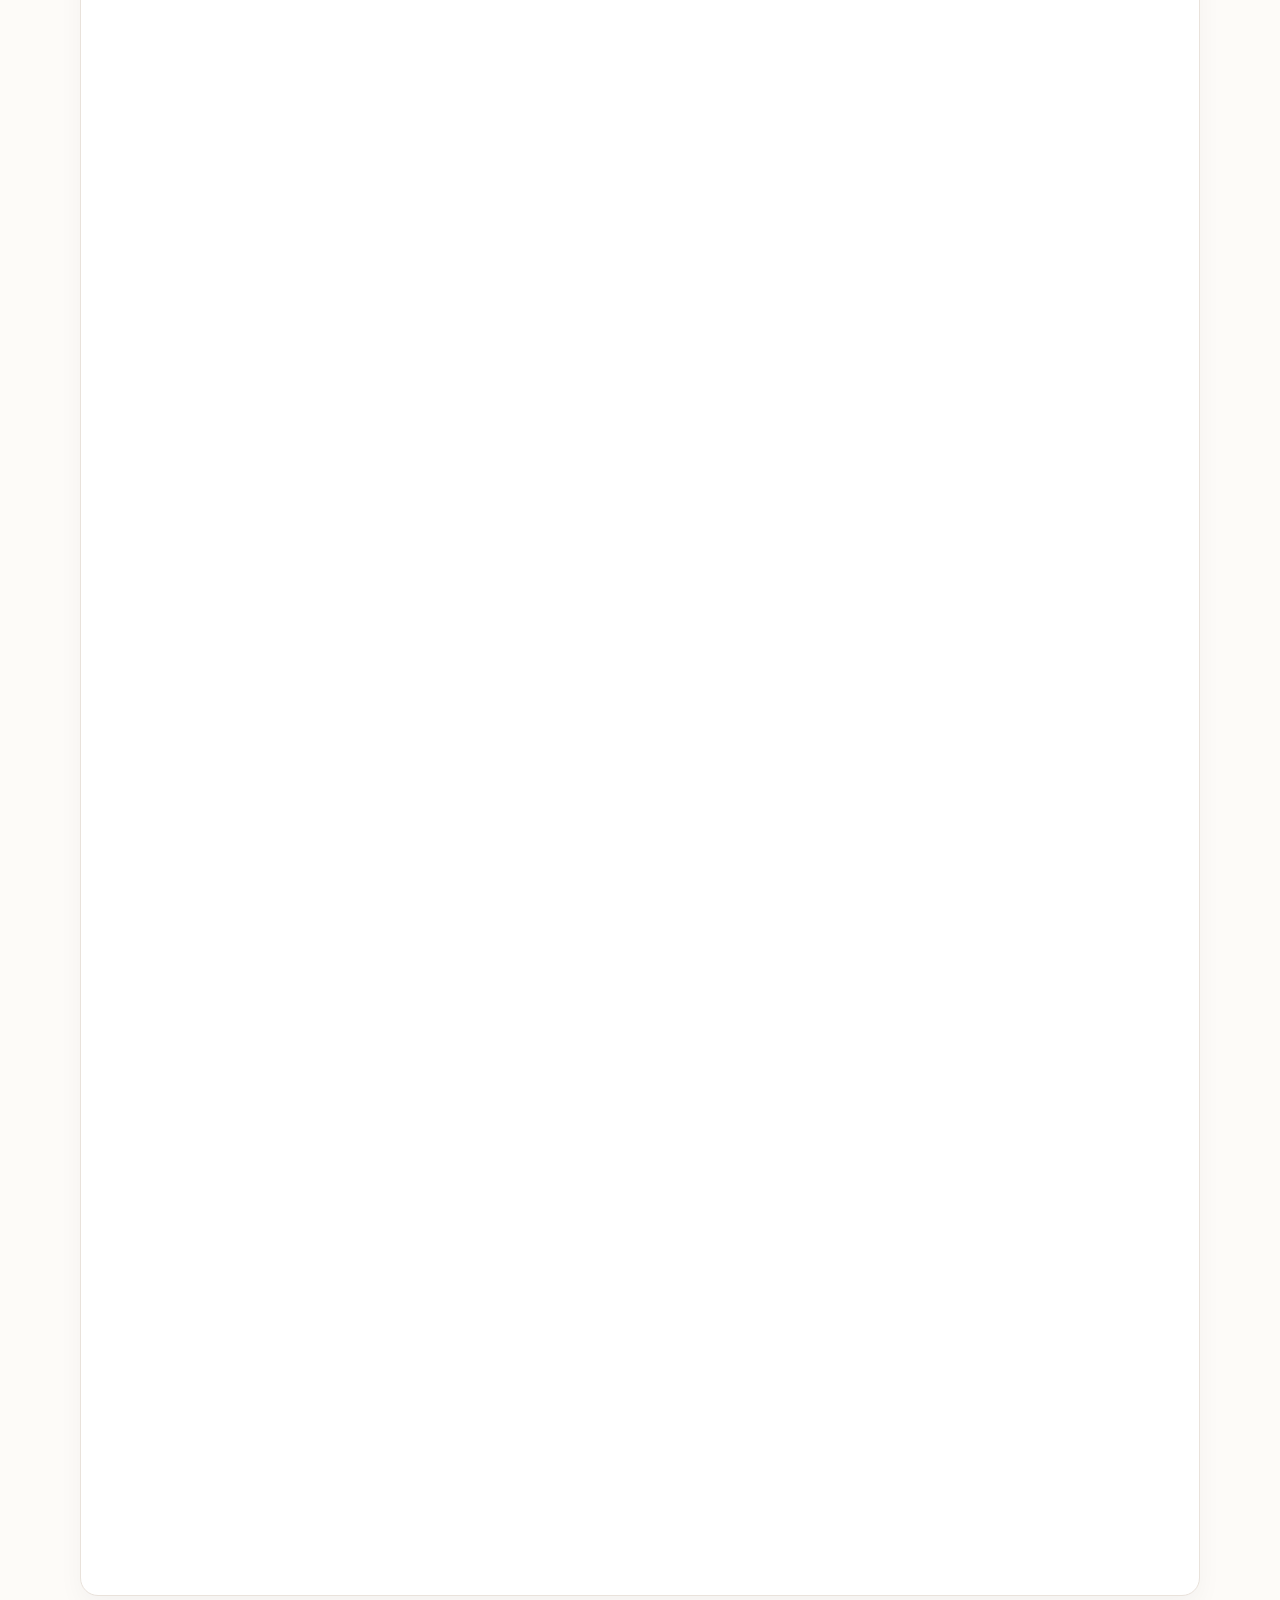
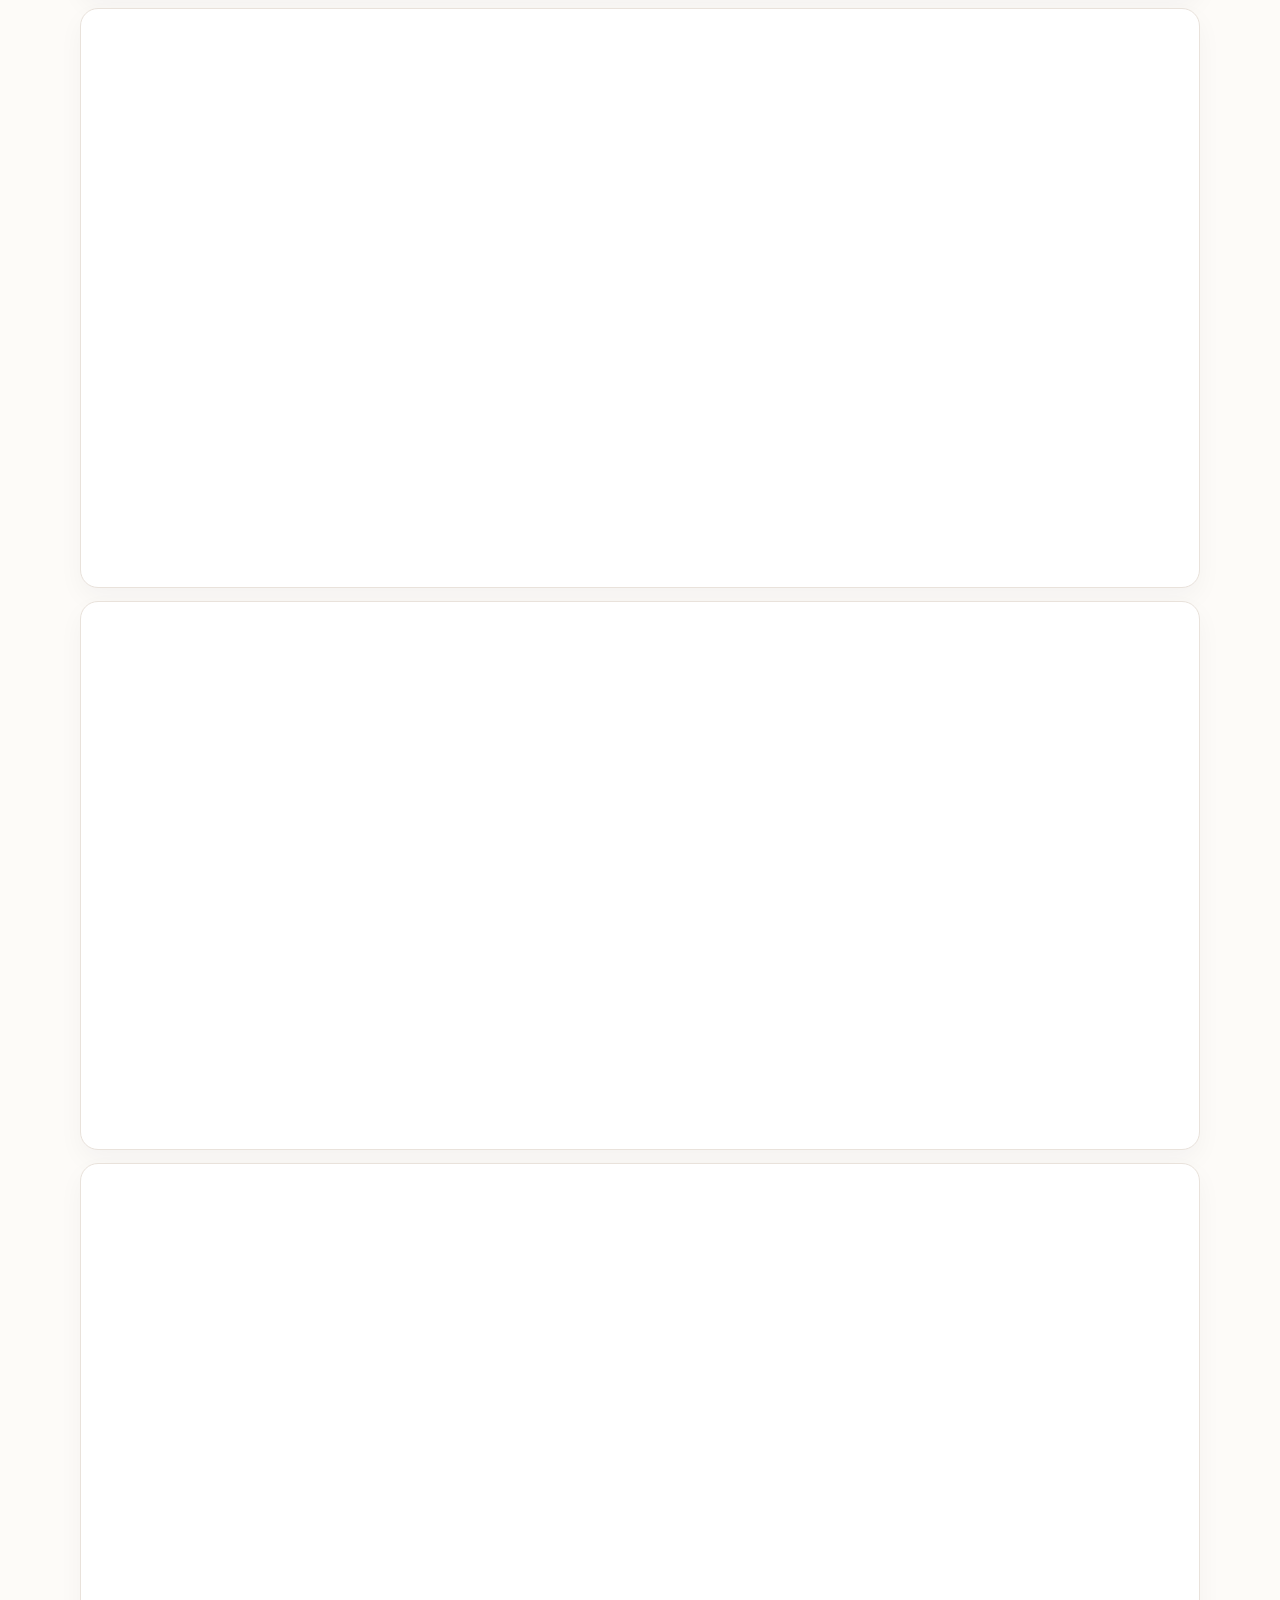
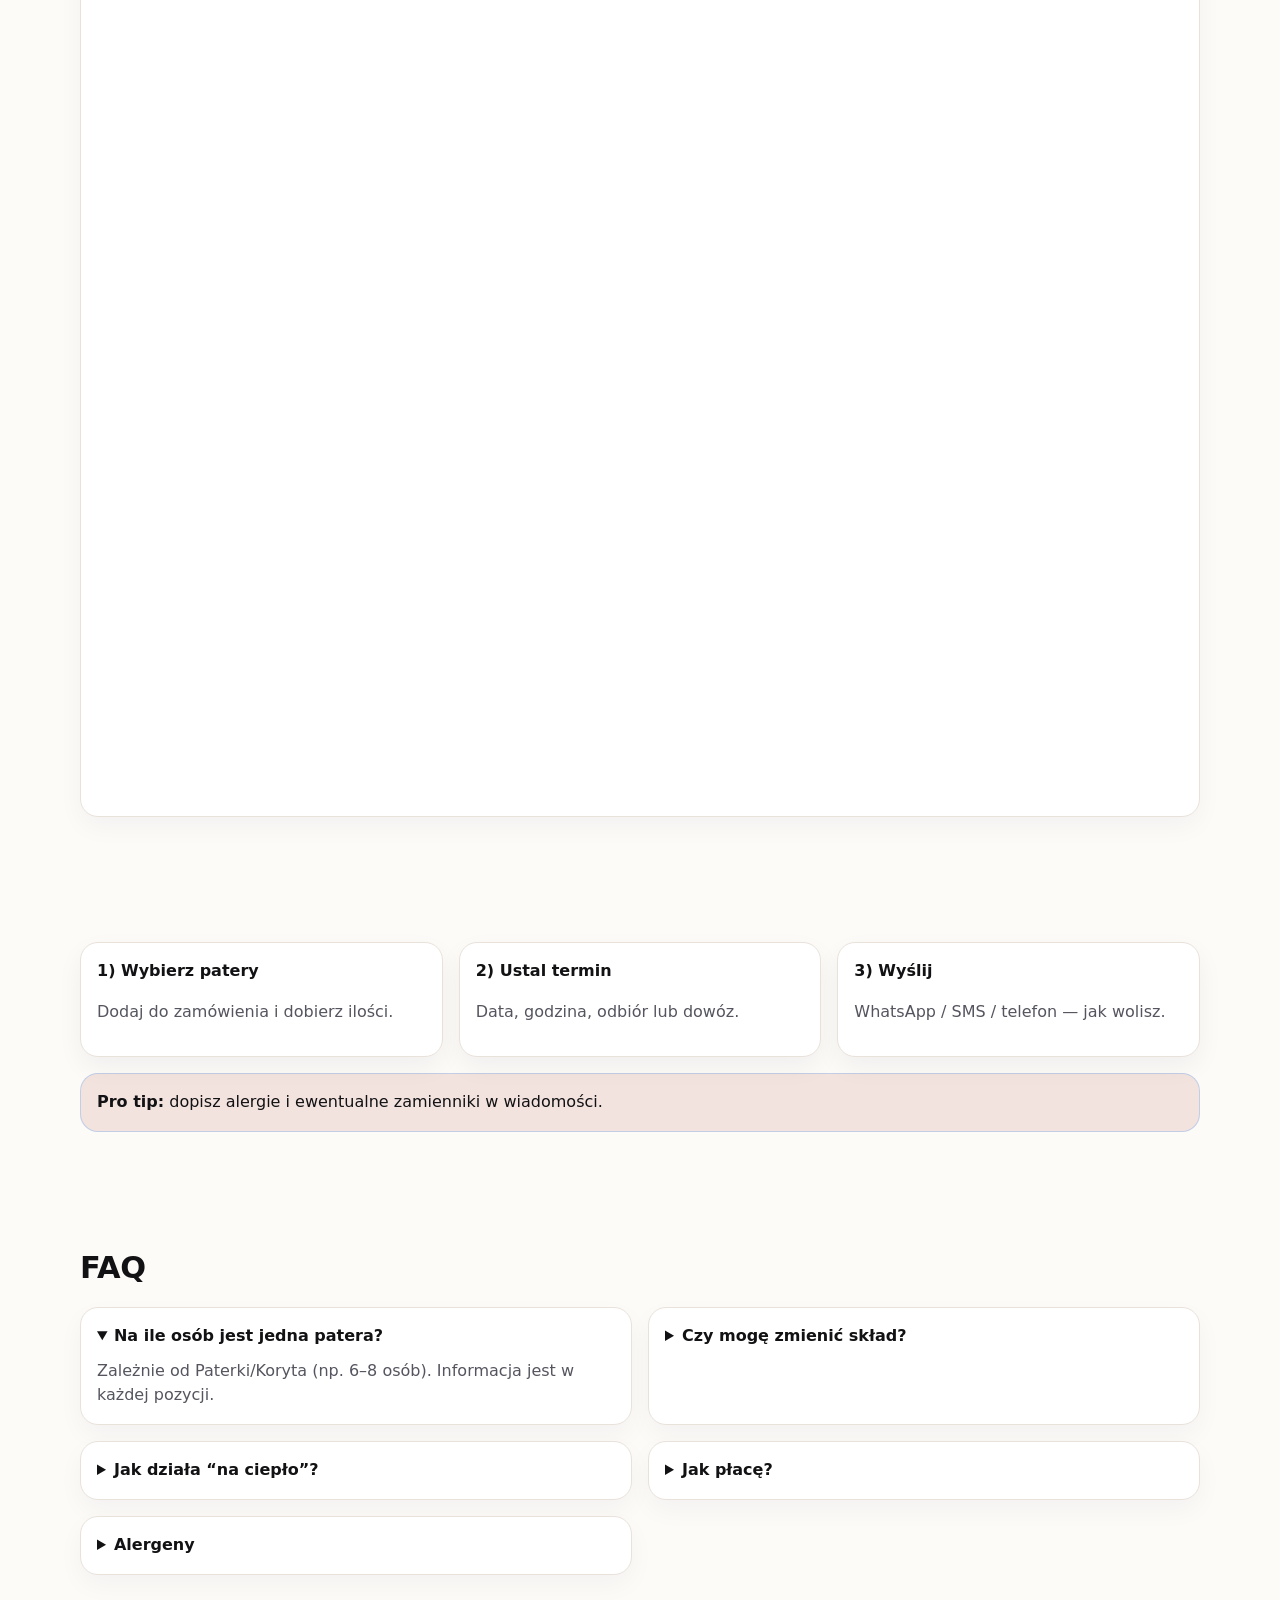
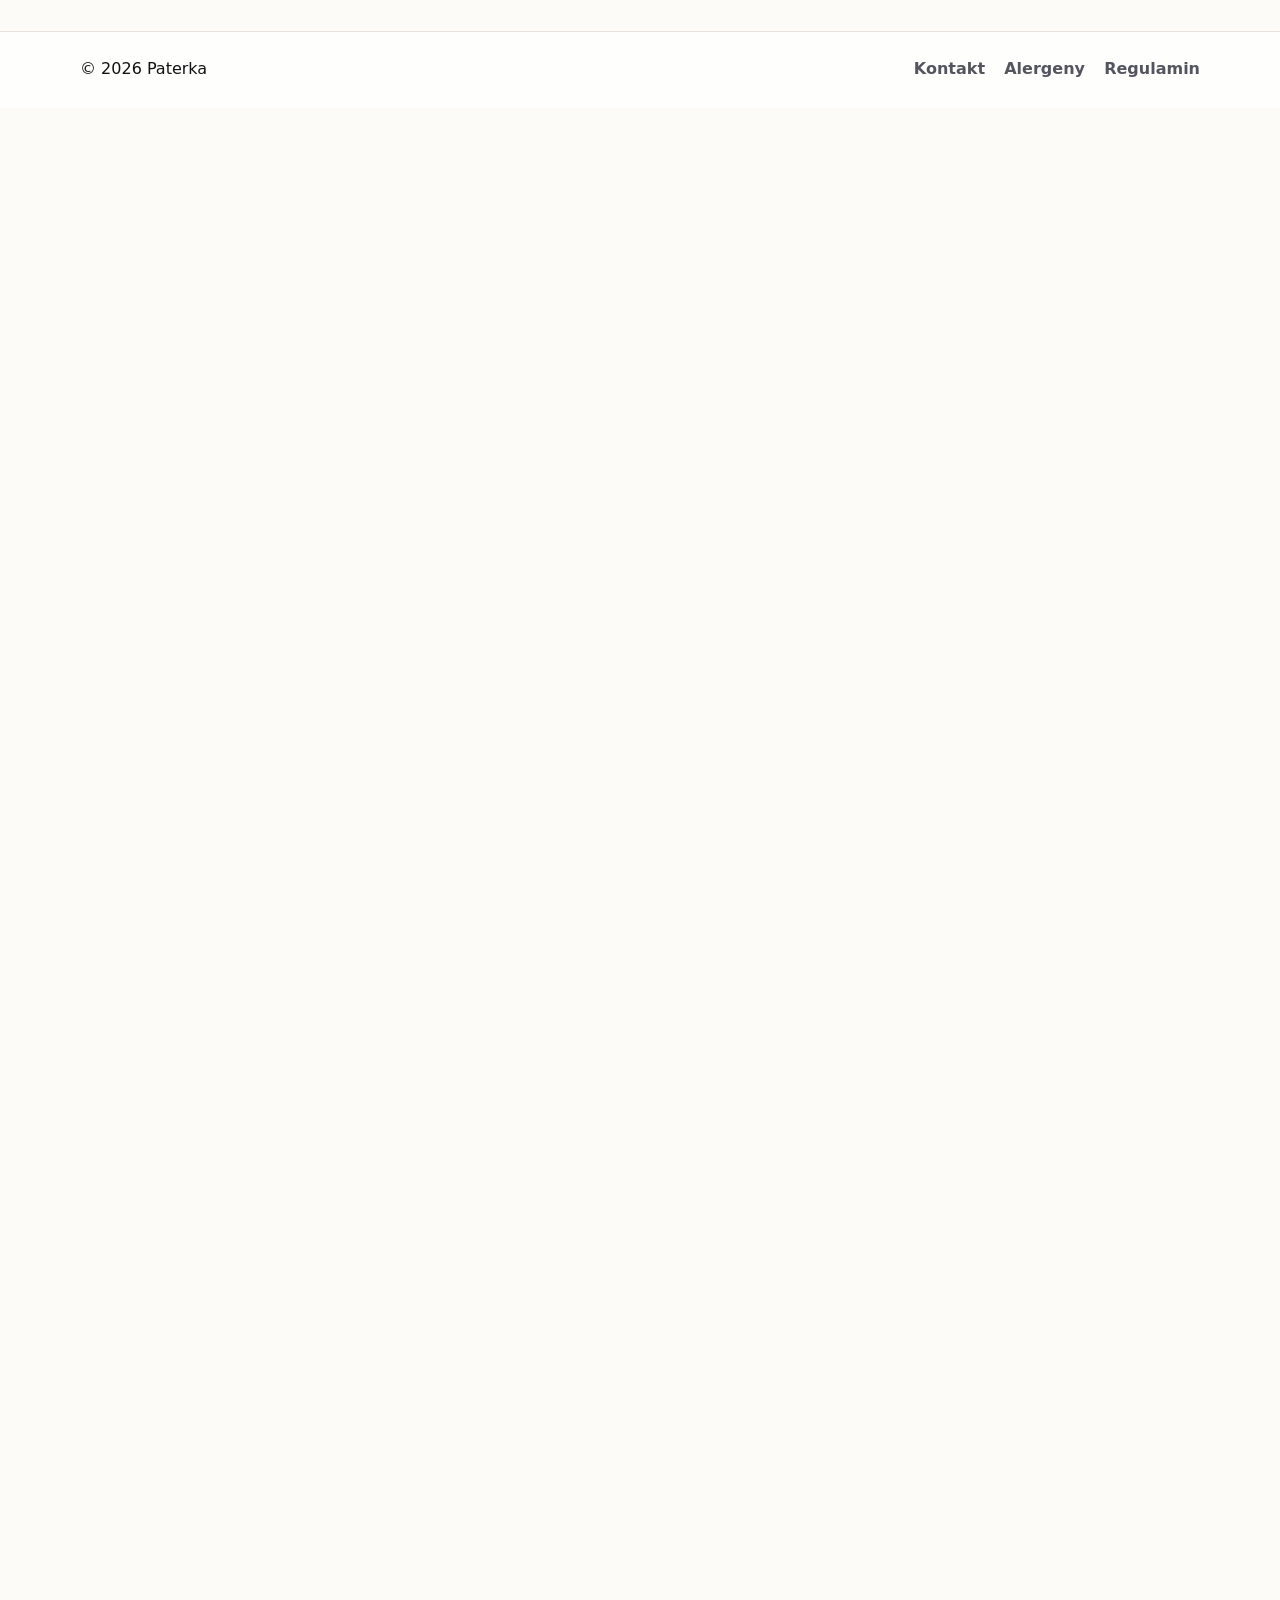
==== commit 6e3bc335: "mega zmiany" ====
--- a/index.html
+++ b/index.html
@@ -1,11 +1,51 @@
 <!doctype html>
+<!--
+  ============================================================================
+  MAPA PLIKU index.html
+  ============================================================================
+  Ten plik zawiera SZKIELET strony: kolejność sekcji, teksty stałe, przyciski
+  oraz puste miejsca, które JavaScript później wypełnia produktami.
+
+  Najszybsza nawigacja: naciśnij ⌘ + F i wyszukaj wybrane oznaczenie:
+  [HTML-01] Ustawienia strony, Google i udostępnianie linku
+  [HTML-02] Górne menu oraz przycisk zamówienia
+  [HTML-03] Pierwszy ekran i galeria
+  [HTML-04] Najpopularniejsze pozycje
+  [HTML-05] Filtry i wyszukiwarka
+  [HTML-06] Kategorie katalogu
+  [HTML-07] Instrukcja składania zamówienia
+  [HTML-08] Najczęstsze pytania
+  [HTML-09] Wysuwany panel zamówienia
+  [HTML-10] Okno kontaktu
+  [HTML-11] Stopka
+
+  WAŻNE POŁĄCZENIA:
+  - produkty nie są wpisane tutaj — znajdują się w data.js,
+  - elementy z id, np. id="gridCold", wypełnia app.js,
+  - klasy, np. class="hero", są stylowane w styles.css,
+  - nie zmieniaj nazw id bez jednoczesnej zmiany ich w app.js.
+  ============================================================================
+-->
 <html lang="pl">
 <head>
+  <!--
+    ==========================================================================
+    [HTML-01] USTAWIENIA STRONY, SEO I WYGLĄD LINKU
+    ==========================================================================
+    Tutaj zmienisz tytuł karty przeglądarki, opis w Google oraz informacje
+    widoczne po wysłaniu linku przez WhatsApp/Facebook.
+
+    Po zmianie domeny popraw także canonical, og:url, og:image, robots.txt
+    i sitemap.xml. Kolejność data.js -> app.js jest celowa: app.js korzysta
+    z danych, które muszą zostać wczytane wcześniej.
+  -->
   <meta charset="utf-8" />
   <meta name="viewport" content="width=device-width, initial-scale=1" />
   <title>Paterka Justyna Obara | Catering Żory – patery, koryta, sałatki</title>
   <link rel="icon" href="assets/logo.png" />
   <meta name="description" content="Catering w Żorach – patery na zimno i na ciepło, koryta, sałatki, zimna płyta. Zamów przez WhatsApp lub telefon. Paterka Justyna Obara." />
+  <meta name="robots" content="index,follow" />
+  <link rel="canonical" href="https://www.paterkazory.pl/" />
 
   <!-- Open Graph (Facebook, WhatsApp, Messenger) -->
   <meta property="og:type" content="website" />
@@ -30,7 +70,7 @@
     },
     "servesCuisine": "Catering",
     "priceRange": "zł–zł",
-    "url": "https://paterkazory.pl"
+    "url": "https://www.paterkazory.pl"
   }
   </script>
 
@@ -41,6 +81,14 @@
 </head>
 
 <body id="top">
+  <!--
+    ==========================================================================
+    [HTML-02] GÓRNE MENU I LICZNIK ZAMÓWIENIA
+    ==========================================================================
+    Menu prowadzi do sekcji przez ich id: #katalog, #jak i #faq.
+    Licznik #count oraz otwieranie panelu #openPanel obsługuje app.js.
+    Wersję mobilną tego obszaru znajdziesz w styles.css pod [CSS-10].
+  -->
   <header class="top">
     <div class="container top__inner">
       <a class="brand" href="#top"><img class="logo" src="assets/logo.png" alt="Logo Paterki"></a>
@@ -49,7 +97,7 @@
         <a href="#katalog">Menu</a>
         <a href="#jak">Jak zamówić</a>
         <a href="#faq">FAQ</a>
-        <a class="btn btn--small" style="color: white;" href="tel:+48537388889">Zadzwoń</a>
+        <a class="btn btn--small" style="color: white;" href="tel:+48537388889" data-contact>Zadzwoń</a>
       </nav>
 
       <button class="navToggle" id="navToggle" aria-label="Otwórz menu" aria-expanded="false" aria-controls="nav">
@@ -70,7 +118,14 @@
   </header>
 
   <main class="container">
-    <!-- HERO: teraz 1-kolumnowy (galeria szeroko) -->
+    <!--
+      ========================================================================
+      [HTML-03] HERO — PIERWSZY EKRAN I GALERIA
+      ========================================================================
+      To pierwsza rzecz widziana przez klienta. Tutaj zmieniaj główne hasło,
+      krótki opis i teksty przycisków. Same elementy galerii pochodzą z tablicy
+      LOCAL_GALLERY w data.js i są wstawiane do #fbGrid przez app.js.
+    -->
     <section class="hero hero--wide">
       <div class="hero__copy">
         <p class="eyebrow">Catering w Żorach • na zimno • na ciepło • wege</p>
@@ -93,7 +148,7 @@
 
         <div class="hero__cta">
           <a class="btn btn--lg" href="#katalog">Zobacz menu</a>
-          <a class="btn btn--ghost btn--lg" href="tel:+48508014420">Zadzwoń</a>
+          <a class="btn btn--ghost btn--lg" href="tel:+48537388889" data-contact>Zadzwoń</a>
         </div>
 
         <div class="badges">
@@ -104,7 +159,13 @@
       </div>
     </section>
 
-    <!-- NAJPOPULARNIEJSZE: przeniesione POD HERO -->
+    <!--
+      ========================================================================
+      [HTML-04] NAJPOPULARNIEJSZE
+      ========================================================================
+      Ta sekcja jest pusta w HTML. app.js wybiera z data.js produkty mające
+      popular: true i automatycznie wstawia je do #popularList.
+    -->
     <section class="popSection">
       <div class="hero__card">
         <div class="heroCard__top">
@@ -117,6 +178,14 @@
       </div>
     </section>
 
+    <!--
+      ========================================================================
+      [HTML-05] FILTRY I WYSZUKIWARKA
+      ========================================================================
+      data-filter musi odpowiadać tagowi z data.js, np. "vege" albo "hot".
+      Dodanie nowego filtra wymaga również wpisu w TAG_LABELS oraz obsługi
+      odpowiedniej kategorii w app.js.
+    -->
     <section class="controls">
       <div class="seg" role="tablist" aria-label="Filtry">
         <button class="seg__btn is-active" data-filter="all">Wszystko</button>
@@ -133,6 +202,14 @@
       </div>
     </section>
 
+    <!--
+      ========================================================================
+      [HTML-06] KATALOG I KATEGORIE
+      ========================================================================
+      Każdy <details> jest rozwijaną kategorią. Elementy #gridCold, #gridHot itd.
+      są kontenerami — karty produktów generuje app.js na podstawie PRODUCTS.
+      Atrybut open oznacza, że kategoria jest rozwinięta po wejściu na stronę.
+    -->
     <section id="katalog" class="catalog">
       <div class="catalog__head">
         <h2>Menu</h2>
@@ -172,6 +249,13 @@
       </div>
     </section>
 
+    <!--
+      ========================================================================
+      [HTML-07] JAK ZAMÓWIĆ
+      ========================================================================
+      To zwykła treść informacyjna. Można ją bezpiecznie zmieniać bez ruszania
+      JavaScriptu, o ile pozostawisz id="jak" używane przez górne menu.
+    -->
     <section id="jak" class="how">
       <div class="how__grid">
         <div class="howCard">
@@ -193,6 +277,13 @@
       </div>
     </section>
 
+    <!--
+      ========================================================================
+      [HTML-08] FAQ I ALERGENY
+      ========================================================================
+      Każde <details> to osobne pytanie. Nowe pytania możesz kopiować wraz
+      z summary i p. id="alergeny" zostaw, bo prowadzi do niego link w stopce.
+    -->
     <section id="faq" class="faq">
       <h2>FAQ</h2>
       <div class="faq__grid">
@@ -220,6 +311,19 @@
     </section>
   </main>
 
+  <!--
+    ==========================================================================
+    [HTML-09] WYSUWANY PANEL ZAMÓWIENIA
+    ==========================================================================
+    Ten panel jest odpowiednikiem koszyka. app.js:
+    - wstawia pozycje do #items,
+    - liczy sumę w #total,
+    - sprawdza datę, godzinę, sposób odbioru i adres,
+    - aktualizuje checklistę,
+    - buduje tekst wysyłany do WhatsAppa.
+
+    Zachowaj istniejące id pól, ponieważ JavaScript wyszukuje je po nazwie.
+  -->
   <aside class="panel" id="panel" aria-hidden="true">
     <div class="panel__top">
       <div>
@@ -259,6 +363,19 @@
         <span>Uwagi / alergie</span>
         <input id="notes" placeholder="np. bez orzechów, zamiana na wege…" />
       </label>
+
+      <!-- Lista jest aktualizowana przez validateForm(), dzięki czemu wiadomo,
+           dlaczego przycisk WhatsApp jest jeszcze nieaktywny. -->
+      <div class="orderChecklist field--full" id="orderChecklist" aria-live="polite">
+        <strong id="checklistTitle">Dokończ zamówienie</strong>
+        <ul>
+          <li data-requirement="products"><span aria-hidden="true">○</span> Dodaj przynajmniej jeden produkt</li>
+          <li data-requirement="date"><span aria-hidden="true">○</span> Wybierz datę</li>
+          <li data-requirement="time"><span aria-hidden="true">○</span> Wybierz godzinę</li>
+          <li data-requirement="mode"><span aria-hidden="true">○</span> Wybierz odbiór lub dowóz</li>
+          <li data-requirement="address" hidden><span aria-hidden="true">○</span> Podaj adres dowozu</li>
+        </ul>
+      </div>
     </div>
 
     <div class="panel__items" id="items"></div>
@@ -281,6 +398,13 @@
 
   <button class="toTop" id="toTop" aria-label="Wróć na górę">↑</button>
 
+  <!--
+    ==========================================================================
+    [HTML-10] OKNO KONTAKTU
+    ==========================================================================
+    Otwiera się po kliknięciu elementu z data-contact. Numery i linki widoczne
+    tutaj trzeba zmienić również w SITE_CONFIG w data.js oraz danych SEO.
+  -->
   <div class="modal" id="contactModal" aria-hidden="true" role="dialog" aria-modal="true" aria-labelledby="contactTitle">
     <div class="modal__backdrop" data-close-contact></div>
     <div class="modal__card">
@@ -288,11 +412,11 @@
       <h3 class="modal__title" id="contactTitle">Kontakt</h3>
       <p class="muted">Wybierz, jak chcesz się skontaktować.</p>
       <div class="contactOpts">
-        <a class="contactOpt" href="tel:+48508014420">
+        <a class="contactOpt" href="tel:+48537388889">
           <span class="contactOpt__ico" aria-hidden="true">📞</span>
-          <span class="contactOpt__text"><strong>Zadzwoń</strong><span class="muted tiny">508 014 420</span></span>
+          <span class="contactOpt__text"><strong>Zadzwoń</strong><span class="muted tiny">537 388 889</span></span>
         </a>
-        <a class="contactOpt" href="https://wa.me/48508014420" target="_blank" rel="noopener">
+        <a class="contactOpt" href="https://wa.me/48537388889" target="_blank" rel="noopener">
           <span class="contactOpt__ico" aria-hidden="true">💬</span>
           <span class="contactOpt__text"><strong>WhatsApp</strong><span class="muted tiny">Napisz wiadomość</span></span>
         </a>
@@ -304,15 +428,22 @@
     </div>
   </div>
 
+  <!--
+    ==========================================================================
+    [HTML-11] STOPKA
+    ==========================================================================
+    Rok w #year uzupełnia automatycznie app.js. Link do regulaminu prowadzi do
+    osobnego pliku regulamin.html.
+  -->
   <footer class="footer">
     <div class="container footer__inner">
       <span>© <span id="year"></span> Paterka</span>
       <nav class="footer__links" aria-label="Stopka">
-        <a href="tel:+48508014420" data-contact>Kontakt</a>
+        <a href="tel:+48537388889" data-contact>Kontakt</a>
         <a href="#alergeny">Alergeny</a>
         <a href="regulamin.html">Regulamin</a>
       </nav>
     </div>
   </footer>
 </body>
-</html>+</html>
--- a/styles.css
+++ b/styles.css
@@ -1,3 +1,50 @@
+/*
+===============================================================================
+ MAPA PLIKU: styles.css
+===============================================================================
+ Ten plik odpowiada WYŁĄCZNIE za wygląd strony. Zachowanie koszyka, filtrów
+ i galerii znajduje się w app.js, a treść produktów w data.js.
+
+ Najszybsze poruszanie się po pliku:
+   1. Naciśnij Cmd + F na Macu (Ctrl + F na Windowsie).
+   2. Wpisz numer sekcji, np. [CSS-05].
+
+ [CSS-01] Kolory, odstępy i ustawienia wspólne dla całej strony
+ [CSS-02] Górna nawigacja, przyciski i licznik koszyka
+ [CSS-03] Sekcja powitalna HERO
+ [CSS-04] Najpopularniejsze, filtry i wyszukiwarka
+ [CSS-05] Kategorie menu i karty produktów
+ [CSS-06] Instrukcja zamówienia oraz FAQ
+ [CSS-07] Wysuwany panel zamówienia / koszyka
+ [CSS-08] Okno kontaktowe oraz strona regulaminu
+ [CSS-09] Stopka i galeria realizacji
+ [CSS-10] Widok na tabletach i telefonach
+
+ WAŻNE:
+ - kolory najlepiej zmieniać w :root, zamiast szukać ich w całym pliku;
+ - selektory z klasą .is-open, .is-active lub .is-show są przełączane przez JS;
+ - reguły @media na końcu nadpisują wygląd dla mniejszych ekranów;
+ - nie usuwaj klas tylko dlatego, że nie widzisz ich bezpośrednio w index.html:
+   część kart i elementów koszyka jest tworzona dynamicznie w app.js.
+===============================================================================
+*/
+
+/*
+===============================================================================
+ [CSS-01] FUNDAMENTY: KOLORY, ROZMIARY I USTAWIENIA GLOBALNE
+===============================================================================
+ :root działa jak mały panel sterowania wyglądem strony. Zmieniając jedną
+ zmienną, np. --brand, zmieniasz główny kolor w wielu miejscach jednocześnie.
+
+ Najczęściej zmieniane wartości:
+   --bg          tło całej strony,
+   --text        podstawowy kolor tekstu,
+   --muted       spokojniejszy tekst opisowy,
+   --brand       główny kolor marki i przycisków,
+   --radius      zaokrąglenie kart,
+   --section-pad pionowy odstęp między sekcjami.
+===============================================================================
+*/
 :root {
   /* tło: bardzo delikatny krem (prawie białe) */
   --bg: #fdfbf8;
@@ -89,6 +136,22 @@
   font-size: .78rem
 }
 
+/*
+===============================================================================
+ [CSS-02] GÓRNA NAWIGACJA, PRZYCISKI I LICZNIK KOSZYKA
+===============================================================================
+ .top jest przyklejonym paskiem nawigacji. Klasa .nav-open jest dodawana przez
+ JavaScript po kliknięciu hamburgera na telefonie. Wszystkie warianty .btn--...
+ korzystają z bazowej klasy .btn, dlatego ogólny wygląd przycisków najlepiej
+ zmieniać właśnie w .btn, a nie osobno w każdym wariancie.
+
+ Powiązania:
+   .navToggle          przycisk hamburgera,
+   .top.nav-open       stan otwartego menu mobilnego,
+   .orderBtn           przycisk otwierający koszyk,
+   .count--bump        krótka animacja licznika po dodaniu produktu.
+===============================================================================
+*/
 .top {
   position: sticky;
   top: 0;
@@ -280,6 +343,7 @@
 }
 
 /* Na małych ekranach zostaje sam koszyk + licznik */
+/* Pierwsza mała poprawka mobilna: wygodne przyciski i krótszy napis koszyka. */
 @media (max-width: 520px) {
   .orderBtn__label {
     display: none;
@@ -314,6 +378,16 @@
   }
 }
 
+/*
+===============================================================================
+ [CSS-03] SEKCJA POWITALNA HERO
+===============================================================================
+ Hero to pierwszy ekran strony: nagłówek, krótki opis, dwa przyciski i odznaki.
+ Na dużym ekranie może mieć dwie kolumny, natomiast klasa .hero--wide ustawia
+ jedną szeroką kolumnę. Na telefonie przyciski CTA zajmują całą szerokość,
+ dzięki czemu łatwiej trafić w nie palcem.
+===============================================================================
+*/
 .hero {
   display: grid;
   grid-template-columns: 1.15fr .85fr;
@@ -380,6 +454,18 @@
   color: var(--muted);
 }
 
+/*
+===============================================================================
+ [CSS-04] NAJPOPULARNIEJSZE, FILTRY I WYSZUKIWARKA
+===============================================================================
+ .hero__card i .miniList tworzą listę popularnych pozycji. Kliknięcie pozycji
+ przenosi użytkownika do odpowiadającej jej karty w katalogu. .card--flash daje
+ wtedy krótkie podświetlenie. Niżej .controls zawiera przyciski kategorii
+ (.seg__btn) oraz pole wyszukiwania.
+
+ Stan .is-active nie jest stały — ustawia go app.js dla wybranego filtra.
+===============================================================================
+*/
 .hero__card {
   border: 1px solid var(--line);
   border-radius: var(--radius);
@@ -499,6 +585,27 @@
   box-shadow: 0 6px 16px rgba(16, 24, 40, .04);
 }
 
+/*
+===============================================================================
+ [CSS-05] KATALOG, KATEGORIE I KARTY PRODUKTÓW
+===============================================================================
+ Katalog jest budowany przez JavaScript na podstawie PRODUCTS z data.js.
+ Dlatego klas takich jak .card, .thumb, .buyRow czy .optRow możesz nie znaleźć
+ jako gotowego HTML-a w index.html — powstają dopiero podczas uruchomienia.
+
+ Najważniejsze elementy:
+   .acc details     rozwijana kategoria menu,
+   .grid            siatka produktów w kategorii,
+   .card            pojedynczy produkt,
+   .thumb__img      zdjęcie produktu (object-fit: cover przycina je do ramki),
+   .pill / .pTag    małe etykiety, np. „wege” albo liczba porcji,
+   .optRow          wybór smaku, rozmiaru lub ilości,
+   .add             przycisk dodania do koszyka.
+
+ content-visibility pozwala przeglądarce pominąć rysowanie kategorii daleko
+ poza ekranem. Same obrazy mają dodatkowo loading="lazy" ustawiane w app.js.
+===============================================================================
+*/
 .catalog {
   padding: var(--section-pad) 0
 }
@@ -578,10 +685,16 @@
 }
 
 .thumb--photo {
-  background-size: cover;
-  background-position: center;
-  background-repeat: no-repeat;
   position: relative;
+  overflow: hidden;
+}
+
+.thumb__img {
+  position: absolute;
+  inset: 0;
+  width: 100%;
+  height: 100%;
+  object-fit: cover;
 }
 
 .thumb--photo::after {
@@ -599,6 +712,12 @@
   color: rgba(16, 24, 40, .85);
   background: rgba(255, 255, 255, .78);
   border: 1px solid rgba(255, 255, 255, .9);
+}
+
+/* Przeglądarki z obsługą content-visibility pomijają malowanie odległych sekcji. */
+.acc details {
+  content-visibility: auto;
+  contain-intrinsic-size: auto 700px;
 }
 
 .pTag {
@@ -685,6 +804,45 @@
   filter: brightness(.92);
 }
 
+/* Stan używany po ustawieniu ORDERS_ENABLED = false w app.js. */
+.add:disabled,
+.orderBtn:disabled {
+  opacity: .55;
+  cursor: not-allowed;
+  filter: grayscale(.15);
+  transform: none;
+}
+
+/*
+  Komunikat tworzony przez app.js, gdy ORDERS_ENABLED = false.
+  Linki nadal umożliwiają zwykły kontakt, ale nie wysyłają koszyka.
+*/
+.ordersDisabledNotice {
+  display: grid;
+  gap: .25rem;
+  margin-top: 1rem;
+  padding: .9rem 1rem;
+  border: 1px solid rgba(142, 31, 31, .28);
+  border-radius: 14px;
+  background: var(--brandSoft);
+  color: var(--text);
+}
+
+.ordersDisabledNotice strong {
+  color: var(--brand);
+}
+
+.ordersDisabledNotice a {
+  color: var(--brand);
+  font-weight: 900;
+  text-decoration: underline;
+  text-underline-offset: 3px;
+}
+
+.ordersDisabledNotice[hidden] {
+  display: none;
+}
+
 /* feedback po dodaniu do koszyka */
 .add.is-added {
   background: #1a7f37;
@@ -742,6 +900,15 @@
   opacity: .65;
 }
 
+/*
+===============================================================================
+ [CSS-06] JAK ZAMÓWIĆ ORAZ FAQ
+===============================================================================
+ .how__grid układa trzy kroki zamówienia, a .faq__grid pytania i odpowiedzi.
+ Obie sekcje przechodzą z kilku kolumn do jednej w regułach mobilnych na końcu
+ pliku. Element <details> sam obsługuje rozwijanie FAQ bez dodatkowego JS.
+===============================================================================
+*/
 .how {
   padding: var(--section-pad) 0
 }
@@ -797,6 +964,25 @@
   margin: .6rem 0 0
 }
 
+/*
+===============================================================================
+ [CSS-07] WYSUWANY PANEL ZAMÓWIENIA / KOSZYKA
+===============================================================================
+ Panel jest domyślnie schowany poza prawą krawędzią przez right: -520px.
+ app.js dodaje klasę .is-open i zmienia położenie na right: 0. W środku są:
+
+   .panel__meta       data, godzina, odbiór/dowóz i adres,
+   .orderChecklist   lista rzeczy potrzebnych do wysłania zamówienia,
+   .panel__items      produkty zapisane w koszyku,
+   .lineItem          pojedyncza pozycja zamówienia,
+   .qty               przyciski zmiany liczby sztuk,
+   .panel__bottom     suma oraz przycisk wysłania wiadomości,
+   .warn              komunikat o brakujących danych.
+
+ Klasy .is-done, .is-complete i .is-show są stanami ustawianymi przez JS.
+ Nie wpisuj ich na stałe do HTML-a, bo mają reagować na działania użytkownika.
+===============================================================================
+*/
 .panel {
   position: fixed;
   top: 0;
@@ -838,6 +1024,52 @@
   display: grid;
   grid-template-columns: 1fr 1fr;
   gap: .8rem;
+}
+
+.orderChecklist {
+  padding: .85rem 1rem;
+  border: 1px solid var(--line);
+  border-radius: 14px;
+  background: rgba(142, 31, 31, .045);
+}
+
+.orderChecklist strong {
+  display: block;
+  margin-bottom: .45rem;
+  font-size: .9rem;
+}
+
+.orderChecklist ul {
+  display: grid;
+  gap: .3rem;
+  margin: 0;
+  padding: 0;
+  list-style: none;
+}
+
+.orderChecklist li {
+  display: flex;
+  align-items: center;
+  gap: .45rem;
+  color: var(--muted);
+  font-size: .8rem;
+}
+
+.orderChecklist li span {
+  width: 1rem;
+  color: var(--brand);
+  font-weight: 900;
+}
+
+.orderChecklist li.is-done {
+  color: var(--text);
+  text-decoration: line-through;
+  text-decoration-color: rgba(16, 24, 40, .25);
+}
+
+.orderChecklist.is-complete {
+  border-color: rgba(34, 197, 94, .45);
+  background: rgba(34, 197, 94, .08);
 }
 
 .field {
@@ -1047,7 +1279,19 @@
   transform: translateY(-2px);
 }
 
-/* ===== MODAL KONTAKT ===== */
+/*
+===============================================================================
+ [CSS-08] OKNO KONTAKTOWE ORAZ STRONA REGULAMINU
+===============================================================================
+ Modal jest niewidoczny, dopóki JavaScript nie doda .is-open. Składa się z
+ przyciemnionego tła (.modal__backdrop) i właściwej karty (.modal__card).
+ Sekcja .legal poniżej jest współdzielonym stylem dla regulamin.html.
+
+ Jeżeli powiększasz modal, pilnuj wartości width: min(...), żeby nadal mieścił
+ się na telefonie. Nie usuwaj warstwy backdrop — pozwala zamknąć okno kliknięciem
+ poza kartą i wizualnie oddziela modal od strony.
+===============================================================================
+*/
 .modal {
   position: fixed;
   inset: 0;
@@ -1178,6 +1422,19 @@
   margin: .4rem 0;
 }
 
+/*
+===============================================================================
+ [CSS-09] STOPKA I GALERIA REALIZACJI
+===============================================================================
+ Stopka zawiera dane firmy, linki i galerię. Galeria ma osobne karty .fbCard,
+ ponieważ może korzystać zarówno ze zdjęć lokalnych, jak i danych pobranych
+ z zewnętrznego źródła. .fbCard--hidden ukrywa dalsze zdjęcia na komputerze,
+ a przycisk .fbToggle pokazuje je na żądanie.
+
+ Na telefonie galeria zmienia się w poziomą karuzelę przewijaną palcem. To jest
+ celowe: użytkownik nie dostaje bardzo długiej pionowej listy zdjęć.
+===============================================================================
+*/
 .footer {
   border-top: 1px solid var(--line);
   padding: 1.6rem 0;
@@ -1257,10 +1514,11 @@
 }
 
 .fbImg {
+  display: block;
+  width: 100%;
   height: 120px;
   background: var(--soft);
-  background-size: cover;
-  background-position: center;
+  object-fit: cover;
 }
 
 .fbBody {
@@ -1319,6 +1577,20 @@
   width: 100%;
 }
 
+/*
+===============================================================================
+ [CSS-10] RESPONSYWNOŚĆ — TABLETY I TELEFONY
+===============================================================================
+ @media stosuje reguły tylko wtedy, gdy ekran jest węższy od podanej wartości:
+   900px  — tablet i telefon: mniej kolumn, menu hamburgerowe,
+   720px  — filtry i wyszukiwarka ustawione jeden pod drugim,
+   520px  — telefon: poziome karuzele i większe pola dotykowe.
+
+ Kolejność ma znaczenie. Reguły zapisane niżej mogą nadpisać wcześniejsze.
+ Jeśli coś wygląda dobrze na komputerze, ale źle na telefonie, najpierw szukaj
+ właściwej reguły właśnie w tej sekcji.
+===============================================================================
+*/
 @media (max-width: 900px) {
   .fbGrid {
     grid-template-columns: 1fr 1fr;
@@ -1368,7 +1640,8 @@
     scroll-snap-type: x mandatory;
     -webkit-overflow-scrolling: touch;
     gap: .75rem;
-    padding-bottom: .5rem;
+    /* górny/dolny luz, by hover (uniesienie + cień) nie był obcinany */
+    padding: .5rem .2rem .6rem;
     scrollbar-width: none;
   }
 
@@ -1379,6 +1652,26 @@
   .miniList .miniItem {
     flex: 0 0 78vw;
     scroll-snap-align: start;
+  }
+
+  /* Menu: każda kategoria jako pozioma karuzela (karta ~80% szerokości) */
+  .acc .grid {
+    display: flex;
+    overflow-x: auto;
+    scroll-snap-type: x mandatory;
+    -webkit-overflow-scrolling: touch;
+    gap: .8rem;
+    padding: .5rem .2rem .6rem;
+    scrollbar-width: none;
+  }
+
+  .acc .grid::-webkit-scrollbar {
+    display: none;
+  }
+
+  .acc .grid > .card {
+    flex: 0 0 100%;
+    scroll-snap-align: center;
   }
 }
 
@@ -1496,4 +1789,4 @@
   .search input {
     width: 100%;
   }
-}+}
